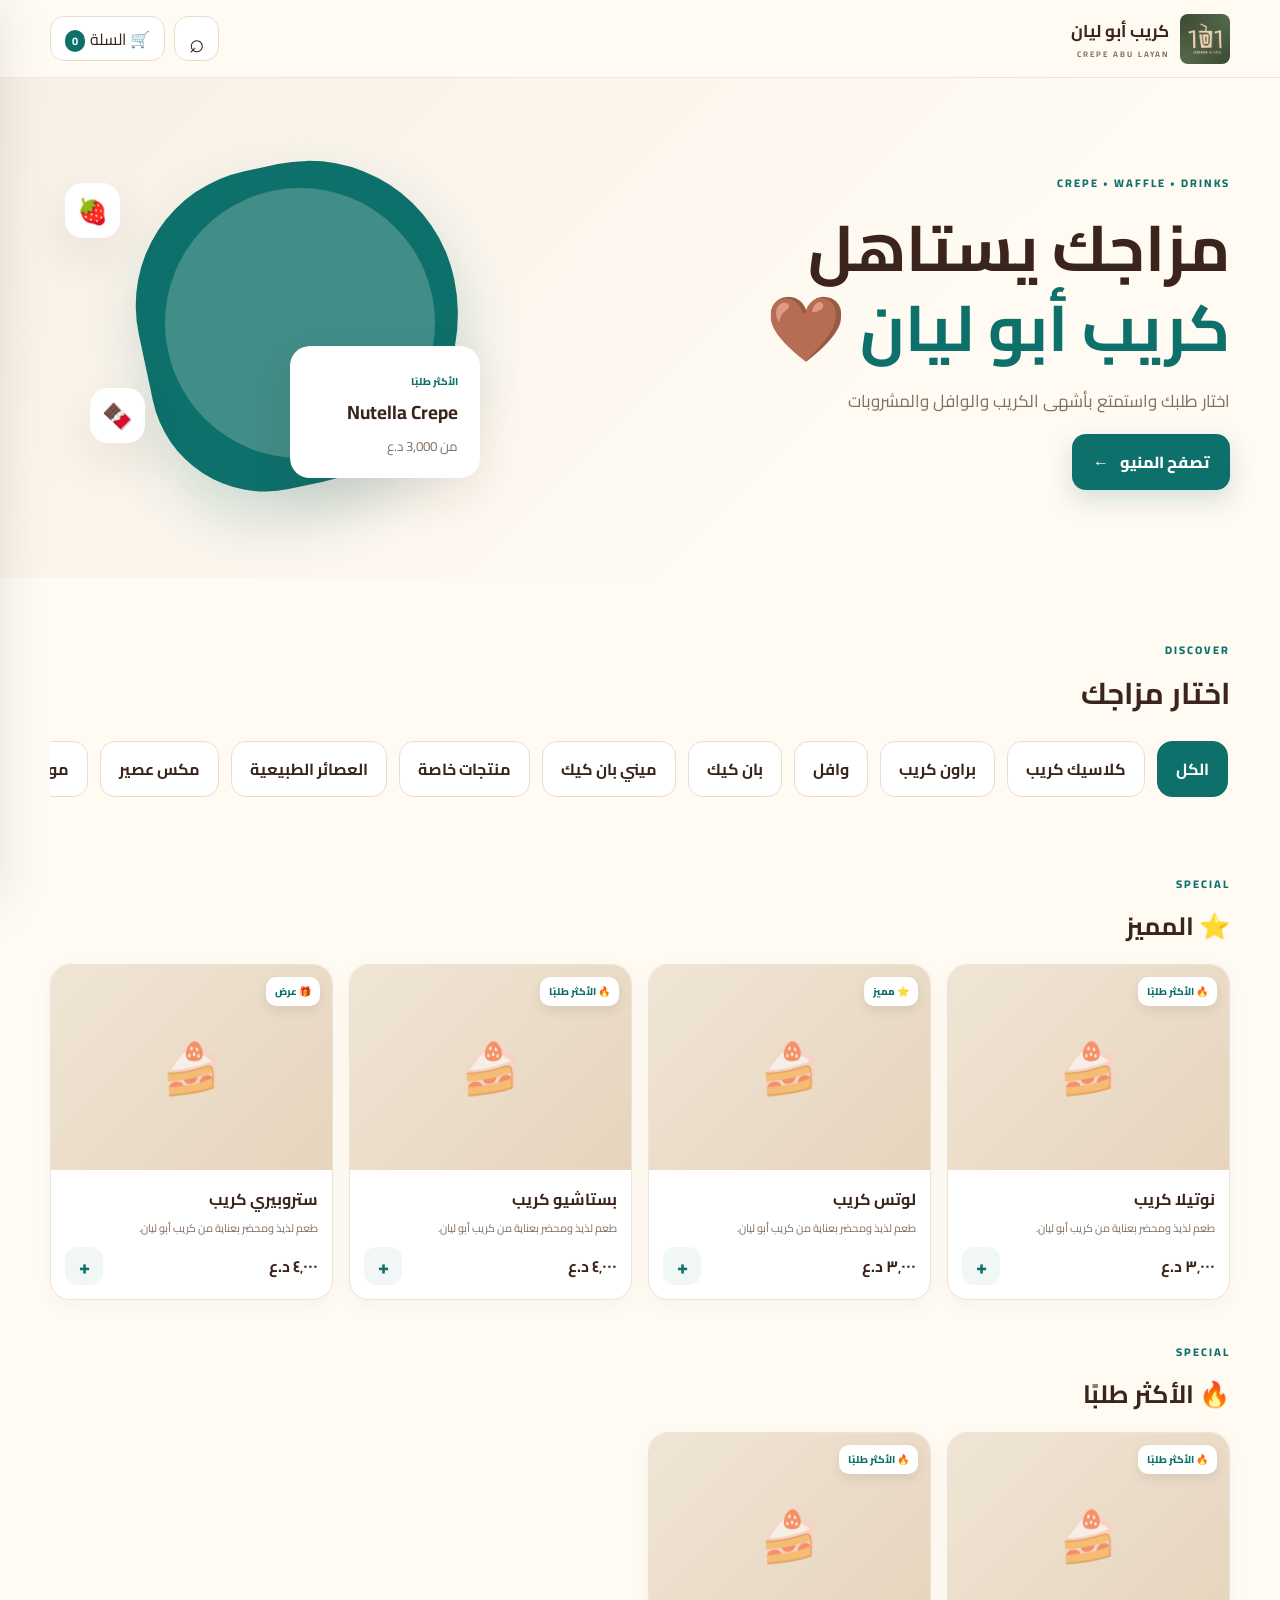
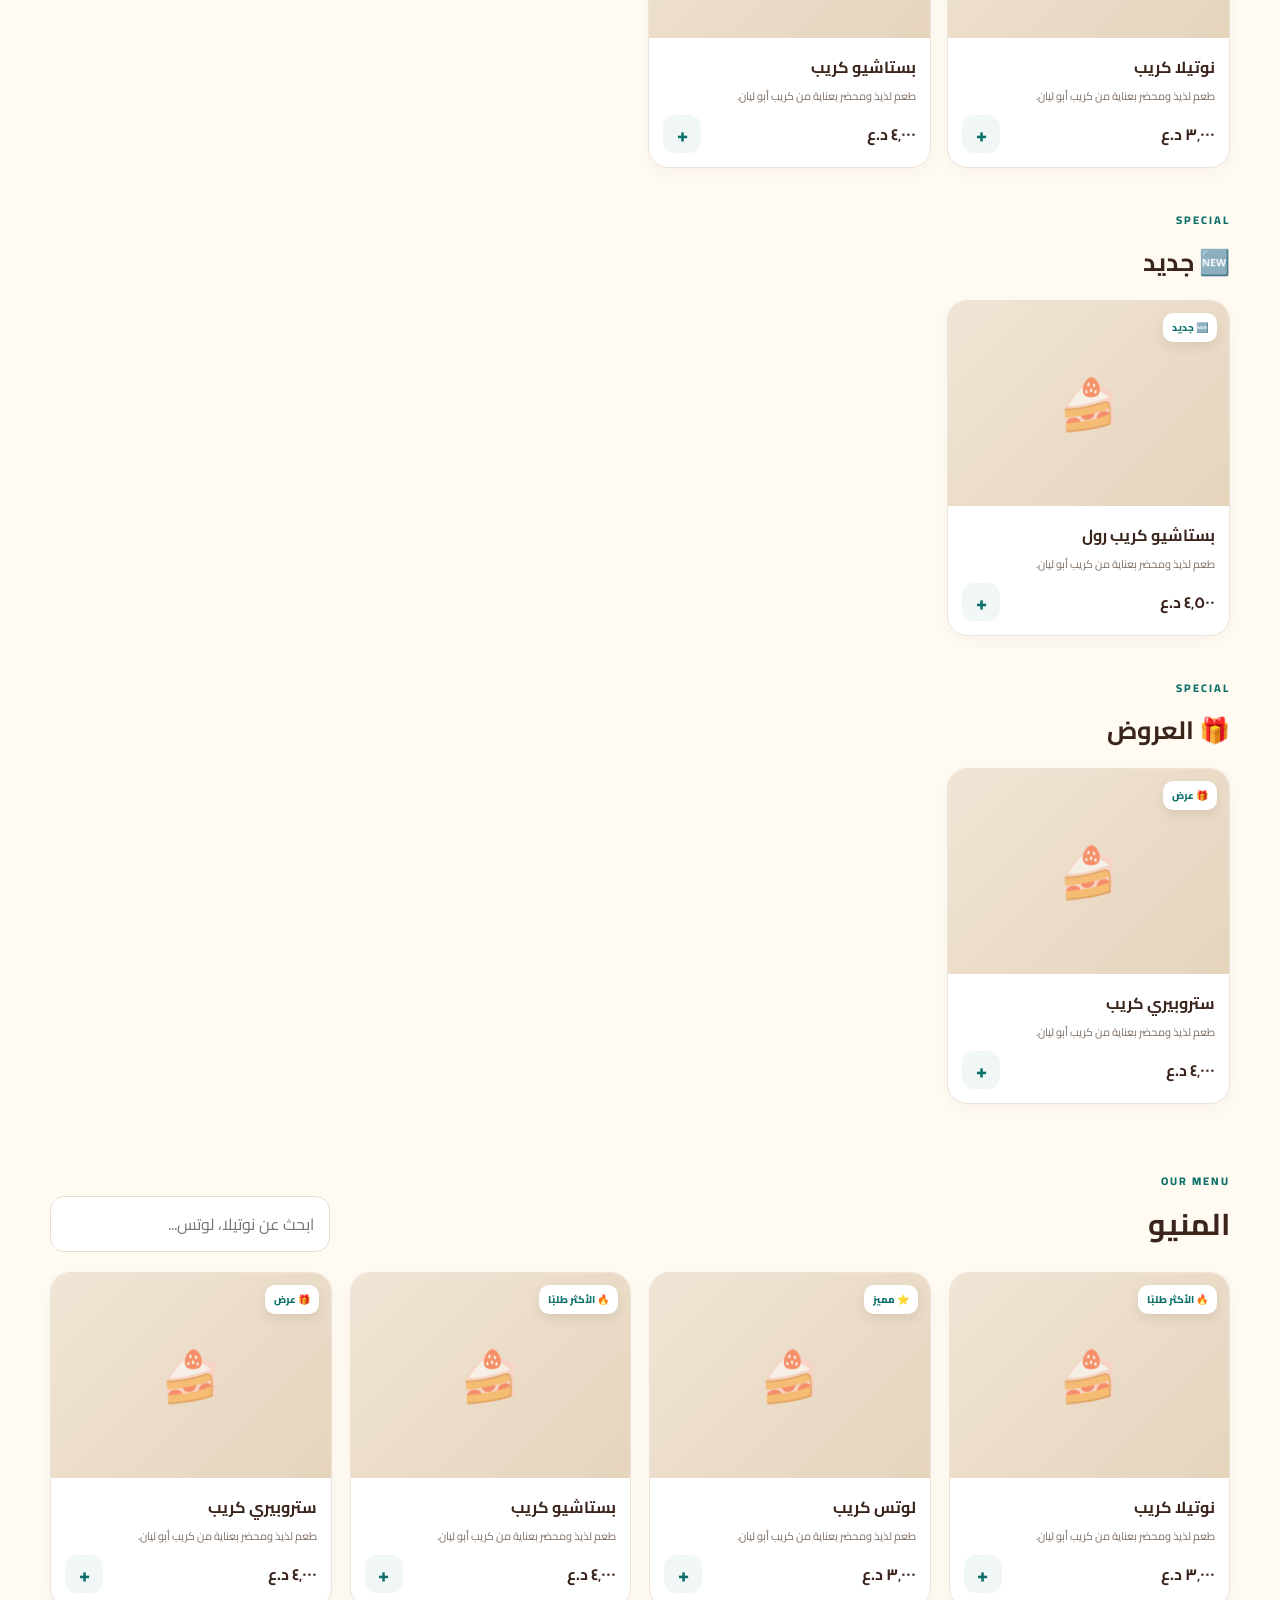
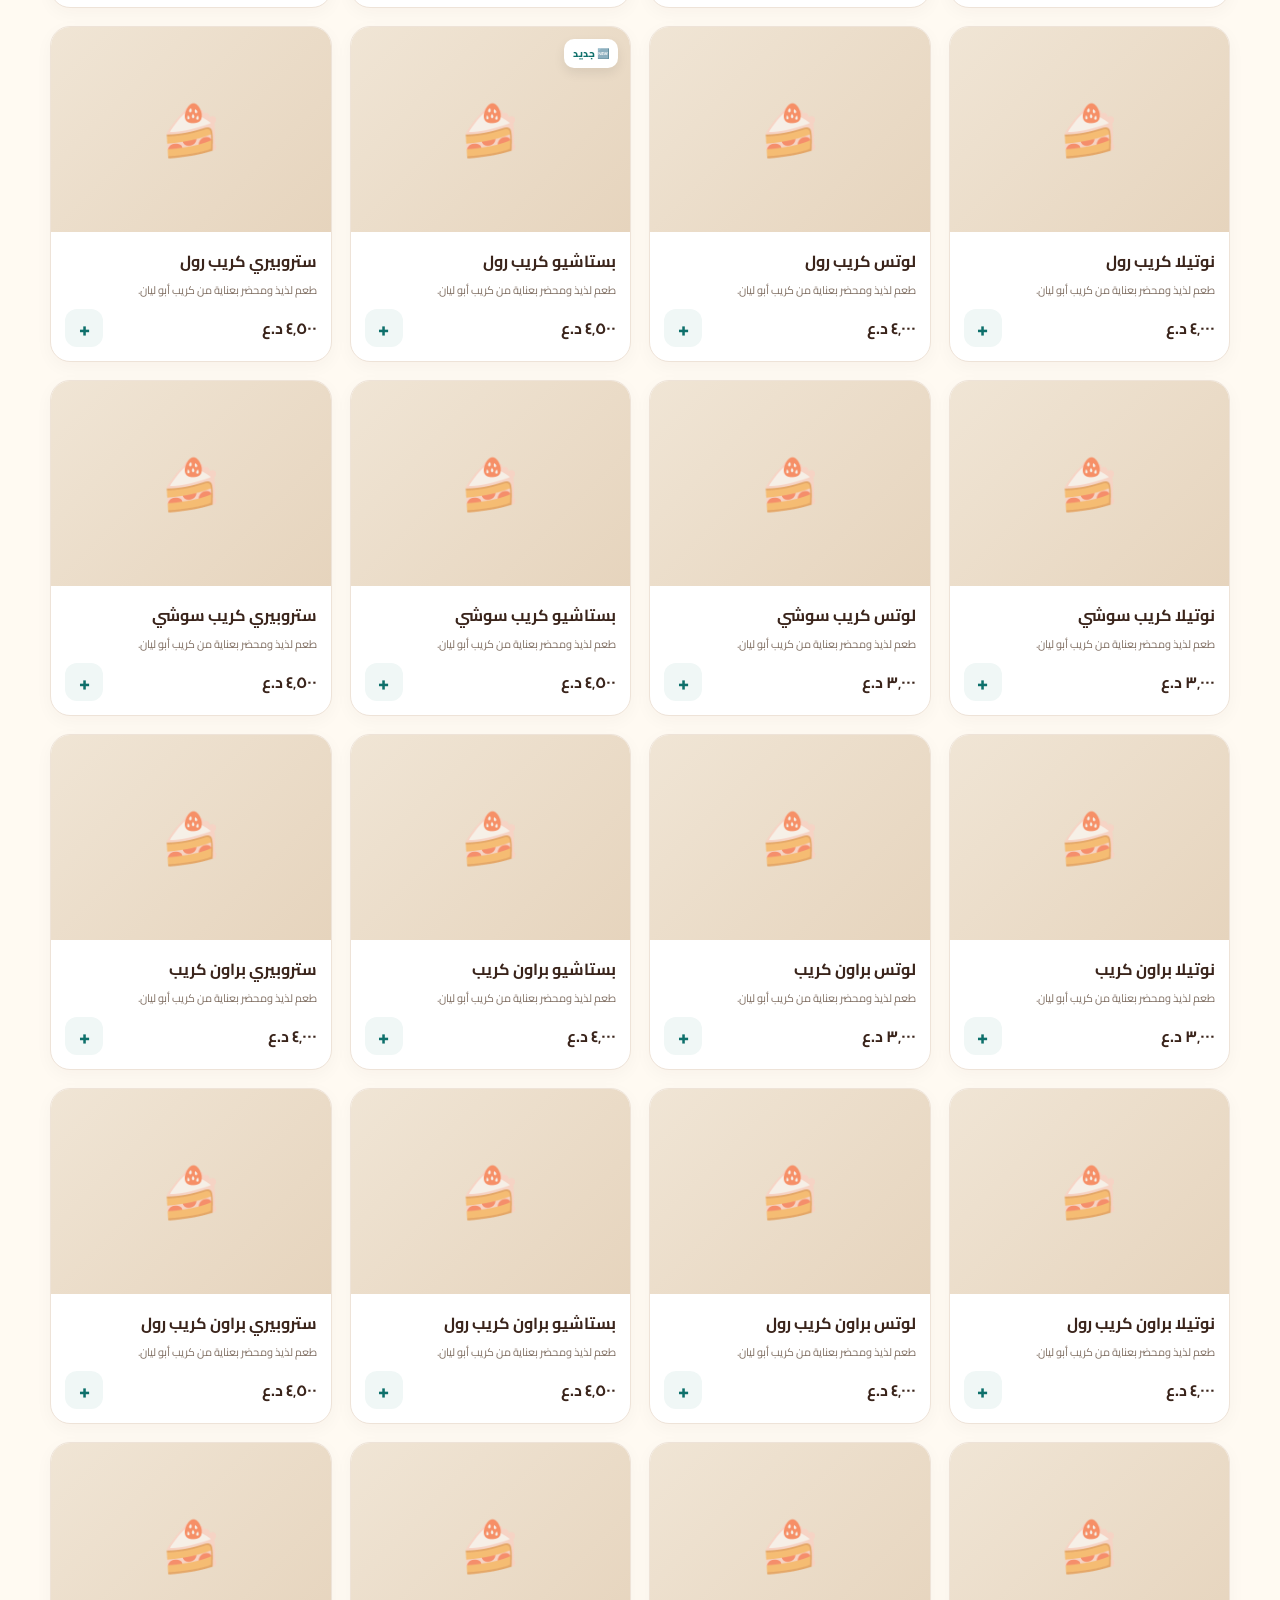
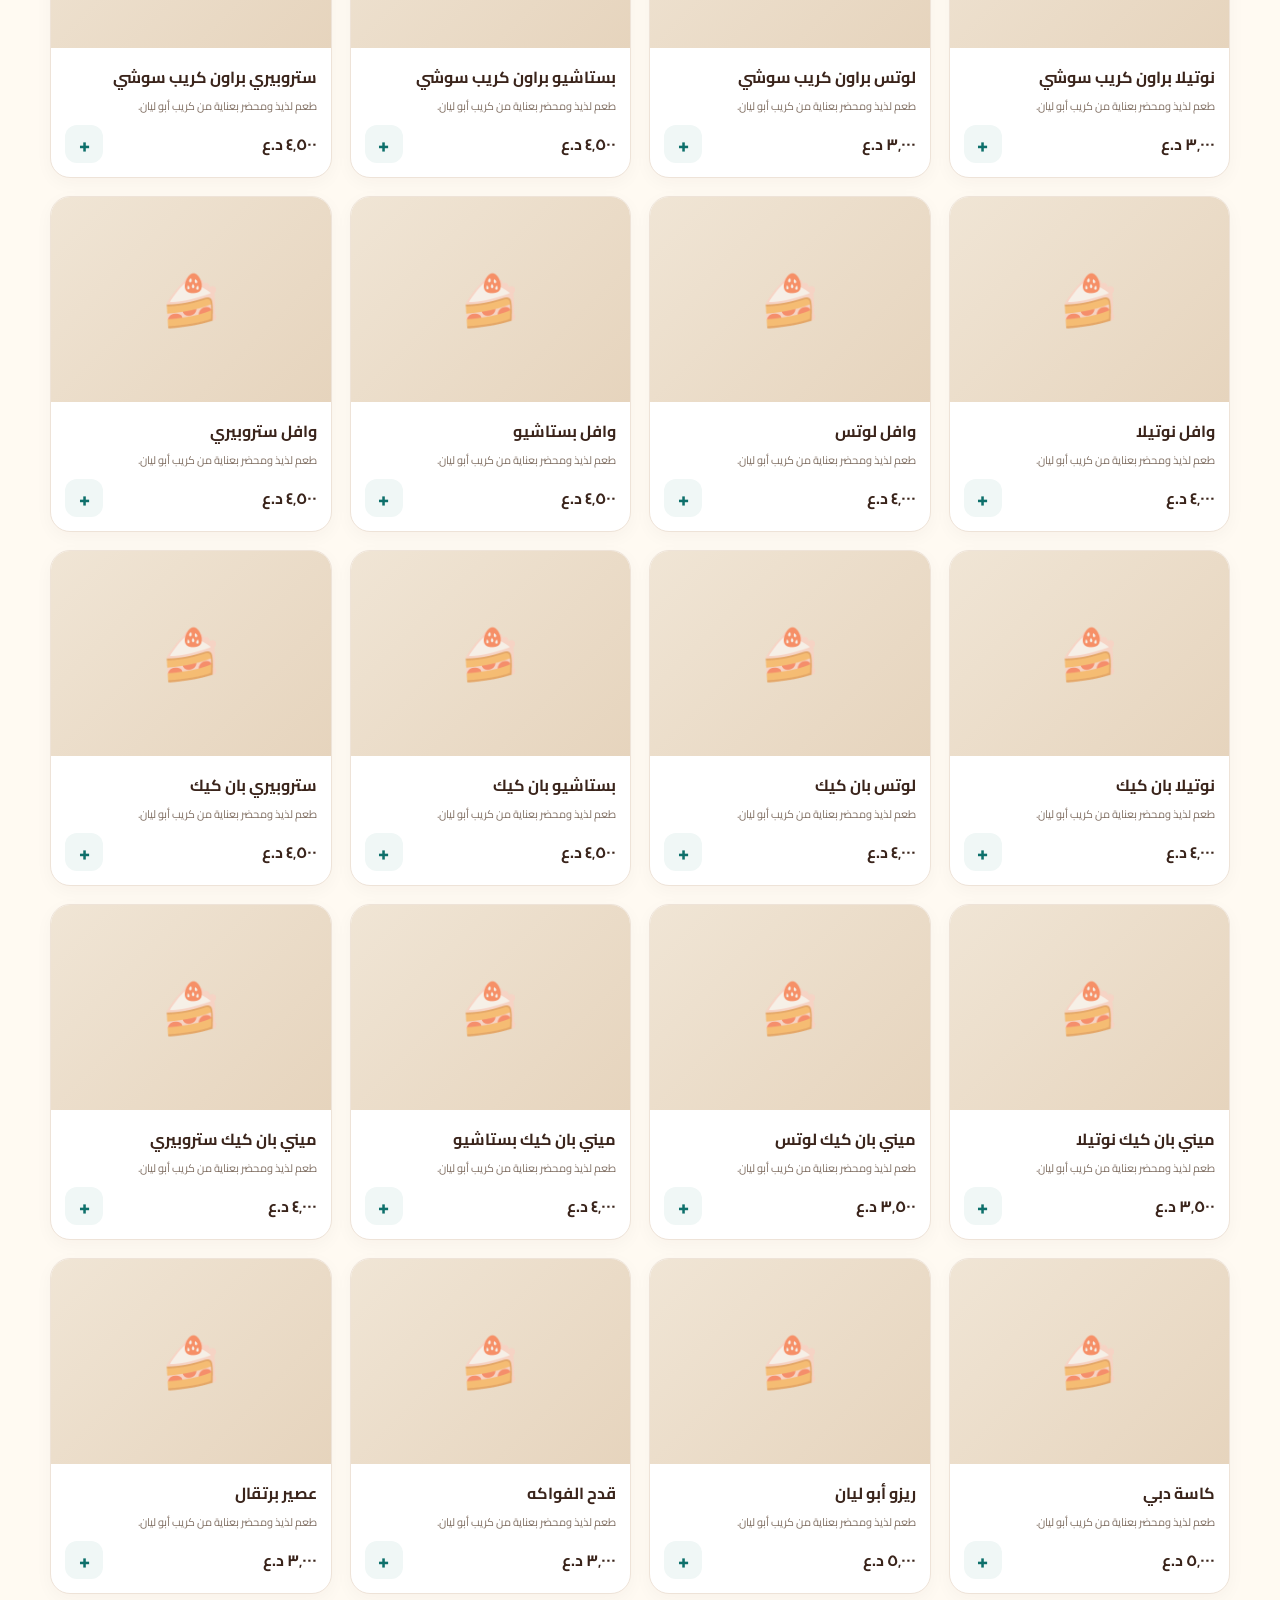
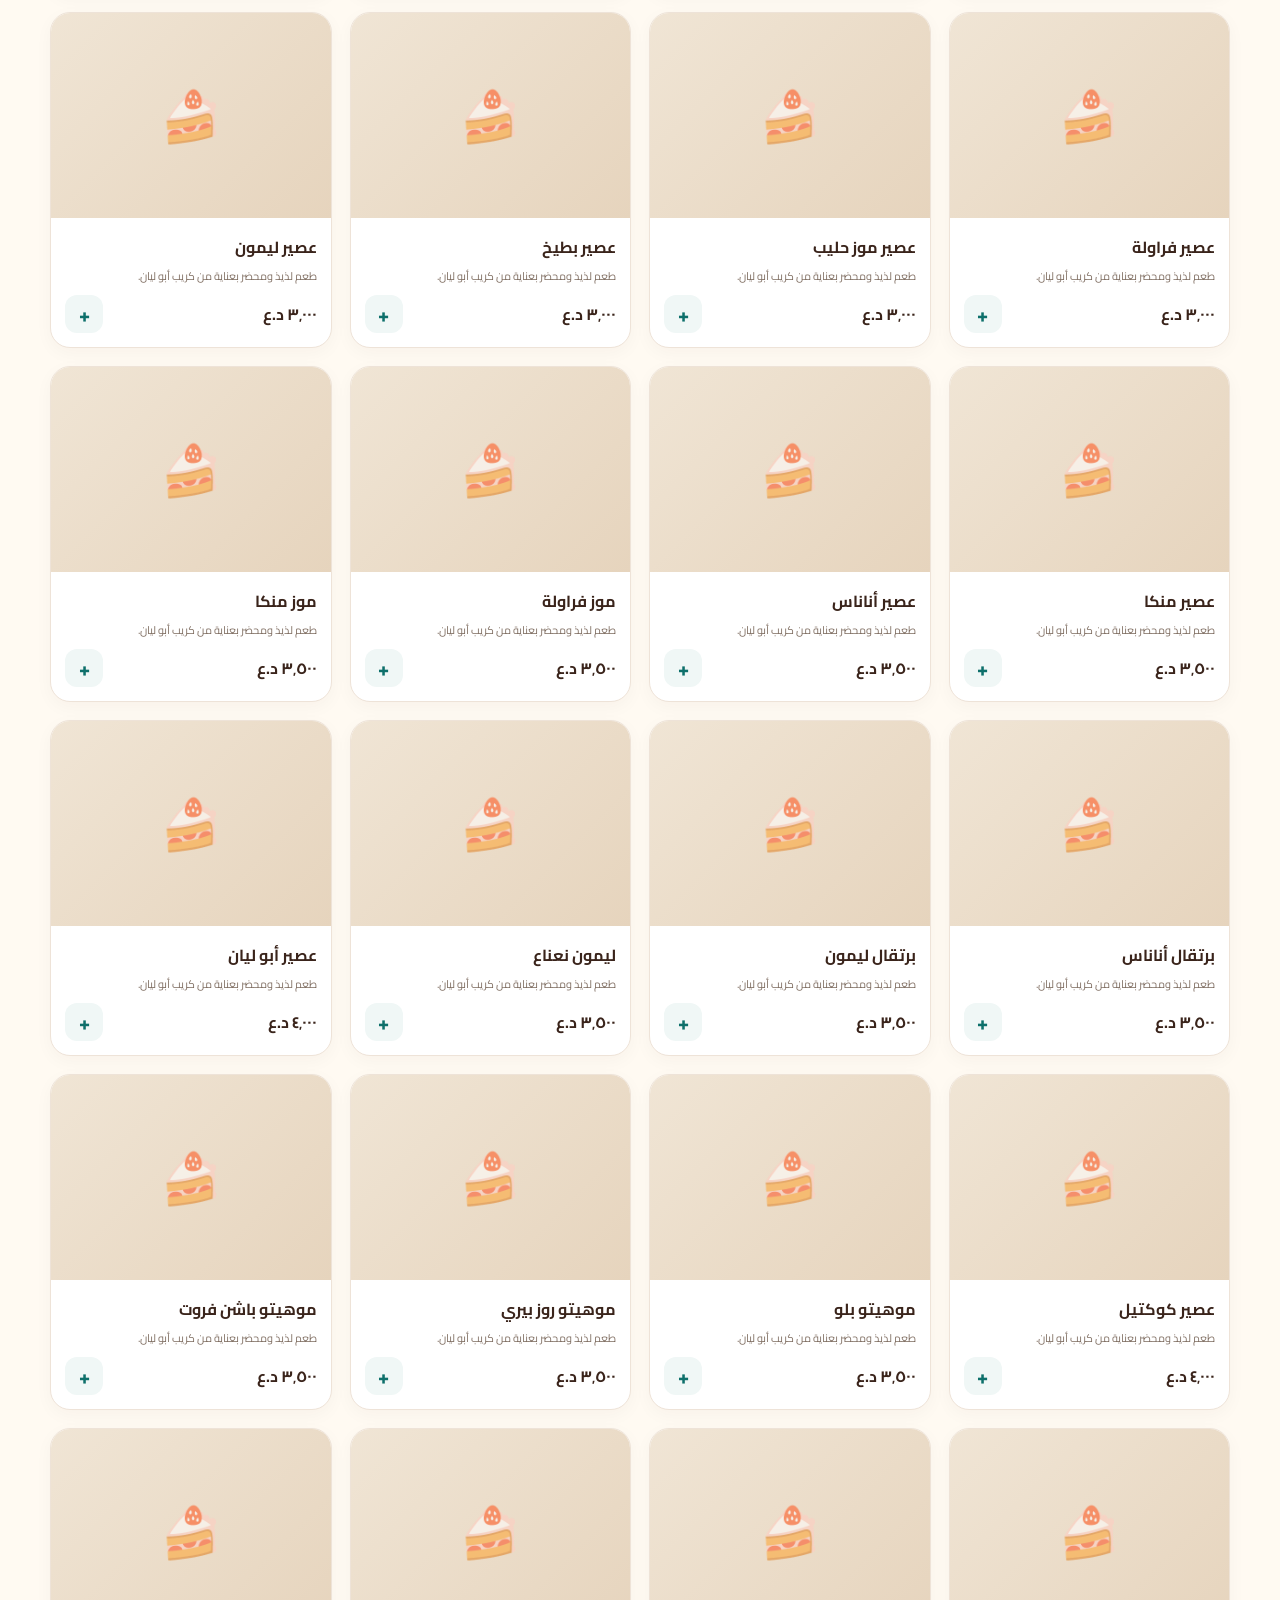
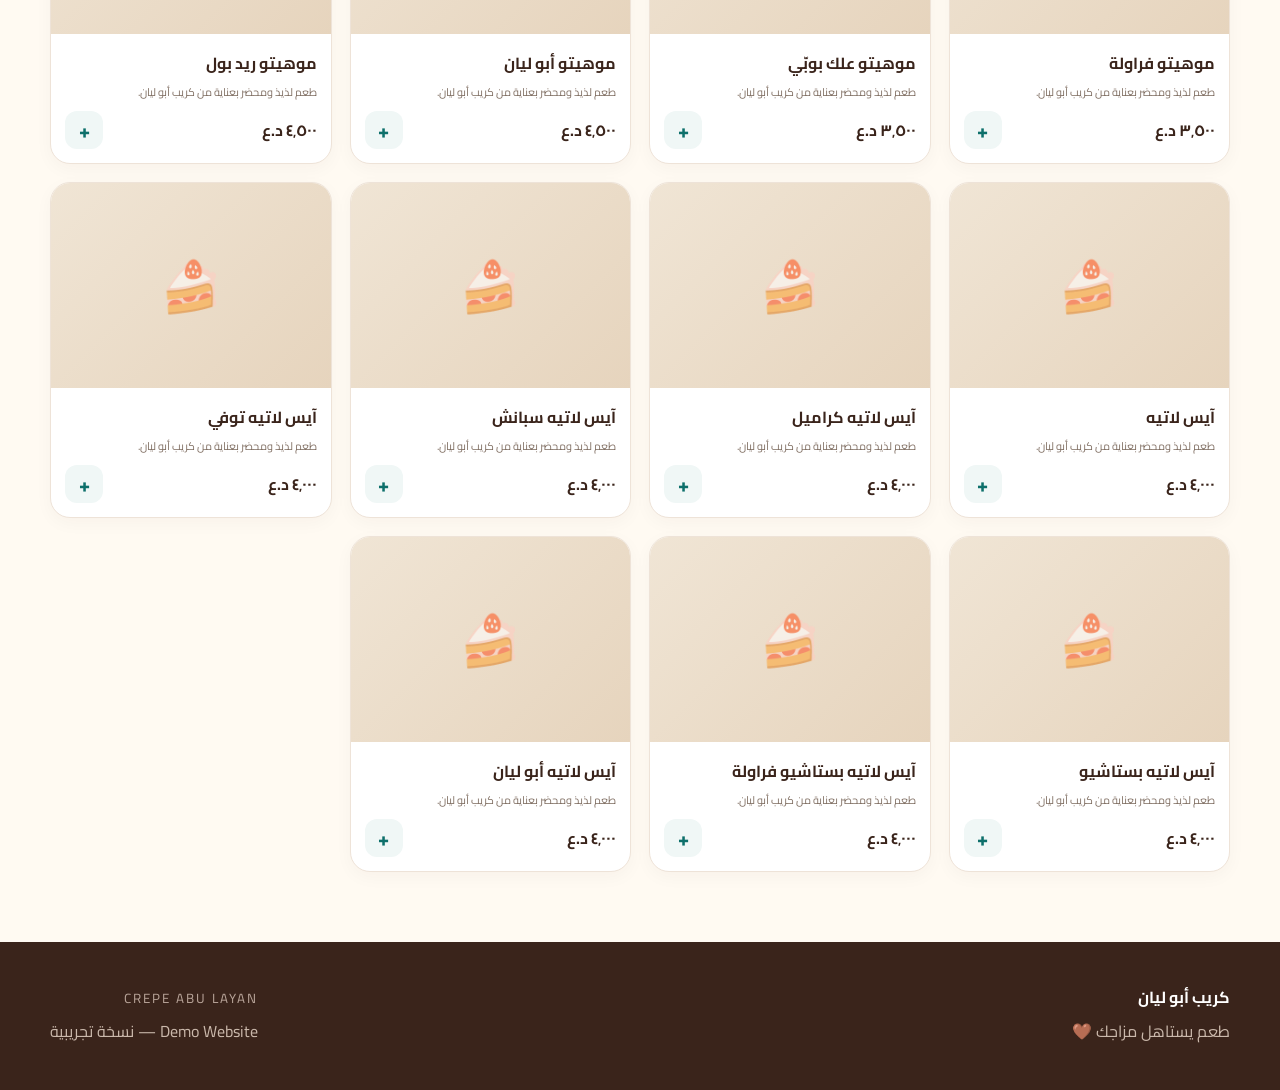
==== index.html @ 7aad7af8 "Change title from 'كريب أبو ليان' to '101 COFFE'" ====
<!doctype html>
<html lang="ar" dir="rtl">
<head>
  <meta charset="UTF-8">
  <meta name="viewport" content="width=device-width, initial-scale=1.0">
  <meta name="theme-color" content="#0f6f6b">
  <title>101 COFFE </title>
  <link rel="stylesheet" href="style.css">
</head>
<body>
<header class="site-header">
    <a class="brand" href="#home">
      <!-- الشعار -->
      <img src="logo.jpg" alt="شعار كريب أبو ليان" style="height: 50px; width: auto; border-radius: 8px;">
      <span><strong>كريب أبو ليان</strong><small>CREPE ABU LAYAN</small></span>
    </a>
    <div class="header-actions">
      <button class="icon-btn" id="searchBtn" aria-label="البحث">⌕</button>
      <button class="cart-btn" id="cartBtn">🛒 <span>السلة</span><b id="cartCount">0</b></button>
    </div>
  </header>

  <main id="home">
    <section class="hero">
      <div class="hero-copy">
        <span class="eyebrow">CREPE • WAFFLE • DRINKS</span>
        <h1>مزاجك يستاهل<br><em>كريب أبو ليان</em> 🤎</h1>
        <p>اختار طلبك واستمتع بأشهى الكريب والوافل والمشروبات</p>
        <button class="primary-btn" id="menuBtn">تصفح المنيو <span>←</span></button>
      </div>
      <div class="hero-art">
        <div class="hero-blob"></div>
        <div class="hero-card"><span>الأكثر طلبًا</span><strong>Nutella Crepe</strong><small>من 3,000 د.ع</small></div>
        <div class="floating-dot dot-one">🍓</div>
        <div class="floating-dot dot-two">🍫</div>
      </div>
    </section>

    <section class="quick-section container">
      <div class="section-heading">
        <div><span class="eyebrow">DISCOVER</span><h2>اختار مزاجك</h2></div>
      </div>
      <div class="category-scroller" id="categoryNav"></div>
    </section>

    <section class="featured-area container" id="featuredArea"></section>
    <section class="catalog container" id="catalog">
      <div class="catalog-head">
        <div><span class="eyebrow">OUR MENU</span><h2>المنيو</h2></div>
        <div class="search-wrap" id="searchWrap"><input id="searchInput" type="search" placeholder="ابحث عن نوتيلا، لوتس..." autocomplete="off"></div>
      </div>
      <div id="productsGrid" class="products-grid"></div>
    </section>
  </main>

  <footer class="site-footer">
    <div><strong>كريب أبو ليان</strong><p>طعم يستاهل مزاجك 🤎</p></div>
    <div><small>CREPE ABU LAYAN</small><p>Demo Website — نسخة تجريبية</p></div>
  </footer>

  <div class="modal-backdrop" id="productModal"><div class="modal product-modal"><button class="close-btn" data-close>×</button><div id="productDetail"></div></div></div>
  <aside class="cart-drawer" id="cartDrawer">
    <div class="drawer-head"><div><span class="eyebrow">YOUR ORDER</span><h2>سلتك</h2></div><button class="close-btn" id="closeCart">×</button></div>
    <div class="cart-items" id="cartItems"></div>
    <div class="cart-footer">
      <div class="total-line"><span>المجموع</span><strong id="cartTotal">0 د.ع</strong></div>
      <button class="primary-btn full" id="checkoutBtn">إتمام الطلب</button>
    </div>
  </aside>
  <div class="drawer-backdrop" id="drawerBackdrop"></div>

  <div class="modal-backdrop" id="checkoutModal"><div class="modal checkout-modal"><button class="close-btn" data-close>×</button>
    <div class="modal-title"><span class="eyebrow">CHECKOUT</span><h2>معلومات الطلب</h2><p>Demo فقط — لا يوجد دفع إلكتروني.</p></div>
    <form id="checkoutForm">
      <div class="form-grid">
        <label>الاسم<input name="name" required placeholder="محمد"></label>
        <label>رقم الهاتف<input name="phone" required placeholder="07XXXXXXXXX"></label>
      </div>
      <label>نوع الطلب</label>
      <div class="order-types"><label><input type="radio" name="type" value="pickup" checked> استلام من المحل</label><label><input type="radio" name="type" value="delivery"> توصيل</label></div>
      <div id="deliveryFields" class="delivery-fields hidden">
        <label>المنطقة<select name="area" id="areaSelect"></select></label>
        <div class="form-grid"><label>العنوان<input name="address" placeholder="الشارع، رقم الدار..."></label><label>أقرب نقطة دالة<input name="landmark" placeholder="قرب..."></label></div>
        <label>ملاحظات<textarea name="notes" rows="3" placeholder="أي ملاحظات على الطلب"></textarea></label>
      </div>
      <div class="checkout-summary" id="checkoutSummary"></div>
      <button class="whatsapp-btn full" type="submit">إرسال الطلب عبر واتساب 📱</button>
    </form>
  </div></div>

  <script src="script.js"></script>
</body>
</html>
---- style.css ----
@import url('https://fonts.googleapis.com/css2?family=Cairo:wght@400;500;600;700;800&display=swap');
:root{--cream:#f7f1e7;--cream2:#fffaf2;--teal:#0e706b;--teal2:#0a5d59;--brown:#3a241b;--muted:#806f63;--white:#fff;--line:#e9ddd0;--shadow:0 18px 50px rgba(58,36,27,.09);--radius:24px}
*{box-sizing:border-box}html{scroll-behavior:smooth}body{margin:0;background:var(--cream2);color:var(--brown);font-family:Cairo,Arial,sans-serif}button,input,select,textarea{font:inherit}button{cursor:pointer;border:0}a{text-decoration:none;color:inherit}
.container{width:min(1180px,calc(100% - 32px));margin:auto}.site-header{height:78px;padding:0 max(20px,calc((100% - 1180px)/2));display:flex;align-items:center;justify-content:space-between;background:rgba(255,250,242,.92);backdrop-filter:blur(14px);position:sticky;top:0;z-index:20;border-bottom:1px solid rgba(233,221,208,.7)}
.brand{display:flex;align-items:center;gap:11px}.brand-mark{width:44px;height:44px;border-radius:15px;background:var(--teal);color:#fff;display:grid;place-items:center;font-weight:800;font-size:15px;box-shadow:0 8px 18px rgba(14,112,107,.2)}.brand strong{display:block;font-size:17px}.brand small{display:block;color:var(--muted);font-size:8px;letter-spacing:2px;font-weight:700}.header-actions{display:flex;gap:9px;align-items:center}.icon-btn,.cart-btn{height:45px;border:1px solid var(--line);background:#fff;border-radius:14px;color:var(--brown)}.icon-btn{width:45px;font-size:26px}.cart-btn{padding:0 14px;position:relative}.cart-btn b{background:var(--teal);color:#fff;border-radius:99px;padding:1px 7px;font-size:11px;margin-right:5px}
.hero{min-height:500px;background:linear-gradient(135deg,#f7f0e6 0%,#fffaf2 65%);display:flex;align-items:center;justify-content:space-between;padding:65px max(22px,calc((100% - 1180px)/2));overflow:hidden}.hero-copy{max-width:590px}.eyebrow{font-size:11px;letter-spacing:2px;color:var(--teal);font-weight:800}.hero h1{font-size:clamp(38px,5vw,64px);line-height:1.25;margin:12px 0;color:var(--brown)}.hero h1 em{font-style:normal;color:var(--teal)}.hero p{color:var(--muted);font-size:17px;max-width:500px}.primary-btn{background:var(--teal);color:#fff;padding:13px 21px;border-radius:14px;font-weight:800;box-shadow:0 10px 24px rgba(14,112,107,.18);transition:.2s}.primary-btn:hover{transform:translateY(-2px);background:var(--teal2)}.primary-btn span{margin-right:8px}.full{width:100%}.hero-art{width:430px;height:350px;position:relative}.hero-blob{position:absolute;width:320px;height:320px;background:var(--teal);border-radius:48% 52% 60% 40%;right:20px;top:10px;transform:rotate(-12deg);box-shadow:0 30px 60px rgba(14,112,107,.2)}.hero-blob:after{content:"";position:absolute;inset:25px;background:var(--cream);border-radius:50%;opacity:.22}.hero-card{position:absolute;background:#fff;padding:18px 22px;border-radius:20px;box-shadow:var(--shadow);bottom:25px;right:0;min-width:190px}.hero-card span{font-size:10px;color:var(--teal);font-weight:800}.hero-card strong{display:block;font-size:19px}.hero-card small{color:var(--muted)}.floating-dot{position:absolute;width:55px;height:55px;border-radius:18px;background:#fff;display:grid;place-items:center;box-shadow:var(--shadow);font-size:25px}.dot-one{top:30px;left:15px}.dot-two{bottom:60px;left:40px}
.quick-section{padding:55px 0 25px}.section-heading h2,.catalog-head h2{margin:2px 0 0;font-size:30px}.category-scroller{display:flex;gap:12px;overflow:auto;padding:20px 2px 10px;scrollbar-width:none}.category-scroller::-webkit-scrollbar{display:none}.category-btn{white-space:nowrap;background:#fff;border:1px solid var(--line);padding:12px 18px;border-radius:15px;color:var(--brown);font-weight:700}.category-btn.active{background:var(--teal);color:#fff;border-color:var(--teal)}
.featured-area{display:grid;gap:35px;padding:35px 0}.feature-section h2{font-size:25px;margin:5px 0 15px}.feature-products{display:grid;grid-template-columns:repeat(4,1fr);gap:16px}.catalog{padding:25px 0 70px}.catalog-head{display:flex;align-items:end;justify-content:space-between;margin-bottom:20px}.search-wrap input,.mini-search{border:1px solid var(--line);background:#fff;border-radius:14px;padding:12px 15px;outline:0}.search-wrap input{width:280px}.products-grid{display:grid;grid-template-columns:repeat(4,1fr);gap:18px}
.product-card{background:#fff;border:1px solid #eee3d8;border-radius:20px;overflow:hidden;box-shadow:0 5px 18px rgba(58,36,27,.035);transition:.2s;position:relative}.product-card:hover{transform:translateY(-4px);box-shadow:var(--shadow)}.product-img{height:205px;background:linear-gradient(135deg,#f0e5d5,#e6d4bd);display:grid;place-items:center;overflow:hidden}.product-img img{width:100%;height:100%;object-fit:cover}.placeholder{font-size:50px;opacity:.55}.badge{position:absolute;top:12px;right:12px;background:#fff;color:var(--teal);border-radius:10px;padding:5px 9px;font-size:10px;font-weight:800;box-shadow:0 5px 12px rgba(0,0,0,.08)}.product-info{padding:14px}.product-info h3{font-size:16px;margin:0 0 4px}.product-info p{font-size:11px;color:var(--muted);min-height:20px;margin:0 0 9px}.price-row{display:flex;align-items:center;justify-content:space-between;gap:8px}.price strong{font-size:16px}.old-price{text-decoration:line-through;color:#a69487;font-size:11px;margin-left:4px}.add-btn{background:#f0f7f6;color:var(--teal);width:38px;height:38px;border-radius:12px;font-size:20px;font-weight:800}
.site-footer{padding:40px max(20px,calc((100% - 1180px)/2));background:var(--brown);color:#fff;display:flex;justify-content:space-between}.site-footer p{color:#cbb9ac;margin:4px 0}.site-footer small{color:#b9a59a;letter-spacing:2px}
.modal-backdrop,.drawer-backdrop{position:fixed;inset:0;background:rgba(31,20,15,.52);backdrop-filter:blur(4px);z-index:50;display:none;align-items:center;justify-content:center;padding:18px}.modal-backdrop.open,.drawer-backdrop.open{display:flex}.modal{background:#fffaf5;border-radius:26px;width:min(600px,100%);max-height:90vh;overflow:auto;position:relative;padding:28px}.close-btn{width:38px;height:38px;border-radius:12px;background:#f3e9dd;color:var(--brown);font-size:25px}.modal>.close-btn{position:absolute;top:15px;left:15px;z-index:2}.product-detail{display:grid;grid-template-columns:1fr 1fr;gap:24px}.detail-img{height:330px;border-radius:20px;overflow:hidden;background:#eadcc9;display:grid;place-items:center}.detail-img img{width:100%;height:100%;object-fit:cover}.product-detail h2{font-size:28px;margin:15px 0 7px}.product-detail p{color:var(--muted)}.qty{display:flex;align-items:center;gap:15px;margin:22px 0}.qty button{width:38px;height:38px;border-radius:12px;background:#efe5da}.drawer-backdrop{z-index:39;background:rgba(31,20,15,.35)}.cart-drawer{position:fixed;z-index:40;top:0;bottom:0;left:0;width:min(430px,100%);background:#fffaf5;transform:translateX(-105%);transition:.3s;display:flex;flex-direction:column;box-shadow:20px 0 50px rgba(0,0,0,.1)}.cart-drawer.open{transform:translateX(0)}.drawer-head{padding:22px;border-bottom:1px solid var(--line);display:flex;justify-content:space-between;align-items:center}.drawer-head h2{margin:2px 0}.cart-items{padding:16px;overflow:auto;flex:1}.cart-row{display:grid;grid-template-columns:58px 1fr auto;gap:11px;align-items:center;background:#fff;border:1px solid var(--line);padding:9px;border-radius:15px;margin-bottom:10px}.cart-thumb{width:58px;height:58px;border-radius:11px;overflow:hidden;background:#eadcc9}.cart-thumb img{width:100%;height:100%;object-fit:cover}.cart-row h4{margin:0;font-size:13px}.cart-row small{color:var(--muted)}.mini-qty{display:flex;align-items:center;gap:7px;margin-top:5px}.mini-qty button{width:24px;height:24px;border-radius:8px;background:#f0e7dd}.delete-btn{background:none;color:#a25a4c;font-size:18px}.cart-footer{padding:18px;border-top:1px solid var(--line)}.total-line{display:flex;justify-content:space-between;font-size:17px;margin-bottom:13px}.empty-state{text-align:center;padding:70px 20px;color:var(--muted)}
.checkout-modal{width:min(650px,100%)}.modal-title{padding-bottom:12px}.modal-title h2{margin:5px 0}.modal-title p,.muted{color:var(--muted);font-size:13px}label{font-size:13px;font-weight:700;display:block}label input,label select,label textarea{display:block;width:100%;margin-top:7px;border:1px solid var(--line);background:#fff;padding:12px;border-radius:12px;outline:none}label input:focus,label select:focus,label textarea:focus{border-color:var(--teal)}.form-grid{display:grid;grid-template-columns:1fr 1fr;gap:12px;margin-bottom:13px}.form-grid.three{grid-template-columns:repeat(3,1fr)}.order-types{display:flex;gap:10px;margin:9px 0 15px}.order-types label,.checks label{padding:10px 12px;border:1px solid var(--line);border-radius:12px;background:#fff}.order-types input,.checks input{margin-left:5px}.hidden{display:none!important}.checkout-summary{background:#f5ede4;border-radius:15px;padding:13px;margin:15px 0;font-size:13px}.summary-line{display:flex;justify-content:space-between;margin:5px 0}.whatsapp-btn{background:#1c9b58;color:#fff;padding:14px;border-radius:14px;font-weight:800}
.admin-body{background:#f6f1e9}.admin-layout{display:grid;grid-template-columns:250px 1fr;min-height:100vh}.admin-sidebar{background:var(--brown);color:#fff;padding:25px 18px;position:sticky;top:0;height:100vh;display:flex;flex-direction:column}.admin-brand{margin-bottom:30px}.admin-brand small{color:#cbb9ac}.admin-sidebar nav{display:grid;gap:6px}.admin-sidebar nav a,.back-site{padding:12px 14px;border-radius:12px;color:#d9cbc1;font-size:13px}.admin-sidebar nav a.active,.admin-sidebar nav a:hover{background:#4b3025;color:#fff}.back-site{margin-top:auto;background:#3f291f}.admin-main{padding:35px;max-width:1400px;width:100%}.admin-top{display:flex;justify-content:space-between;align-items:end;margin-bottom:24px}.admin-top h1{margin:3px 0;font-size:32px}.demo-pill{background:#e4f2ef;color:var(--teal);padding:8px 13px;border-radius:12px;font-size:11px;font-weight:800}.stats-grid{display:grid;grid-template-columns:repeat(4,1fr);gap:14px;margin-bottom:18px}.stat-card,.admin-card{background:#fff;border:1px solid #e8ded4;border-radius:20px;box-shadow:0 5px 18px rgba(58,36,27,.035)}.stat-card{padding:20px}.stat-card span{color:var(--muted);font-size:12px}.stat-card strong{display:block;font-size:30px;margin:5px 0}.stat-card small{color:var(--teal)}.admin-card{padding:23px;margin-bottom:18px}.card-title{display:flex;align-items:center;justify-content:space-between;margin-bottom:15px}.card-title h2{margin:3px 0;font-size:21px}.admin-form{display:grid;gap:10px}.checks{display:flex;flex-wrap:wrap;gap:8px}.checks label{font-size:12px}.form-actions{display:flex;gap:8px}.ghost-btn{background:#f1e8de;padding:12px 18px;border-radius:14px;font-weight:800}.admin-products{display:grid;gap:9px}.admin-product{display:grid;grid-template-columns:58px 1fr auto;gap:12px;align-items:center;border:1px solid var(--line);padding:10px;border-radius:14px}.admin-product img{width:58px;height:58px;object-fit:cover;border-radius:11px;background:#eadcc9}.admin-product h4{margin:0;font-size:14px}.admin-product p{margin:3px 0;color:var(--muted);font-size:11px}.admin-actions{display:flex;gap:5px;flex-wrap:wrap;justify-content:end}.small-btn{padding:8px 10px;border-radius:10px;background:#f2e9df;font-size:11px;font-weight:700}.danger{color:#a0473d}.toggle-list{display:grid;gap:8px}.toggle-row{display:flex;justify-content:space-between;align-items:center;padding:12px 14px;background:#faf5ee;border-radius:14px}.switch{position:relative;width:48px;height:28px}.switch input{display:none}.switch span{position:absolute;inset:0;background:#d6ccc2;border-radius:99px;transition:.2s}.switch span:after{content:"";position:absolute;width:22px;height:22px;top:3px;right:3px;background:#fff;border-radius:50%;transition:.2s;box-shadow:0 2px 5px #0002}.switch input:checked+span{background:var(--teal)}.switch input:checked+span:after{right:23px}.section-order{display:grid;gap:7px}.order-row{display:flex;align-items:center;justify-content:space-between;padding:11px 14px;background:#faf5ee;border-radius:12px}.move-buttons button{width:31px;height:31px;border-radius:9px;background:#fff;border:1px solid var(--line)}.demo-note{text-align:center;color:#89776b;font-size:12px;padding:15px}
@media(max-width:900px){.hero{padding-top:45px}.hero-art{width:340px}.products-grid,.feature-products{grid-template-columns:repeat(3,1fr)}.admin-layout{grid-template-columns:1fr}.admin-sidebar{position:relative;height:auto;padding:15px}.admin-sidebar nav{display:flex;overflow:auto}.admin-sidebar nav a{white-space:nowrap}.back-site{margin-top:10px}.admin-main{padding:20px}.stats-grid{grid-template-columns:repeat(2,1fr)}}
@media(max-width:650px){.site-header{height:68px}.brand-mark{width:39px;height:39px;border-radius:13px}.brand strong{font-size:14px}.brand small{font-size:7px}.cart-btn span{display:none}.hero{min-height:auto;padding:45px 22px 25px;display:block}.hero h1{font-size:39px}.hero p{font-size:14px}.hero-art{height:270px;width:100%;margin-top:15px}.hero-blob{width:245px;height:245px;right:35px}.hero-card{right:10px;bottom:10px}.quick-section{padding-top:35px}.catalog-head{display:block}.search-wrap{margin-top:15px}.search-wrap input{width:100%}.products-grid,.feature-products{grid-template-columns:repeat(2,1fr);gap:11px}.product-img{height:150px}.product-info{padding:11px}.product-info h3{font-size:13px}.product-info p{font-size:10px}.add-btn{width:34px;height:34px}.product-detail{grid-template-columns:1fr}.detail-img{height:240px}.form-grid,.form-grid.three{grid-template-columns:1fr}.site-footer{display:block}.site-footer>div+div{margin-top:20px}.admin-top{display:block}.admin-top .demo-pill{display:inline-block;margin-top:8px}.admin-products .admin-product{grid-template-columns:50px 1fr}.admin-actions{grid-column:1/-1;justify-content:start}.admin-product img{width:50px;height:50px}.checks{display:grid;grid-template-columns:1fr 1fr}.modal{padding:20px}.checkout-modal{padding-top:25px}}
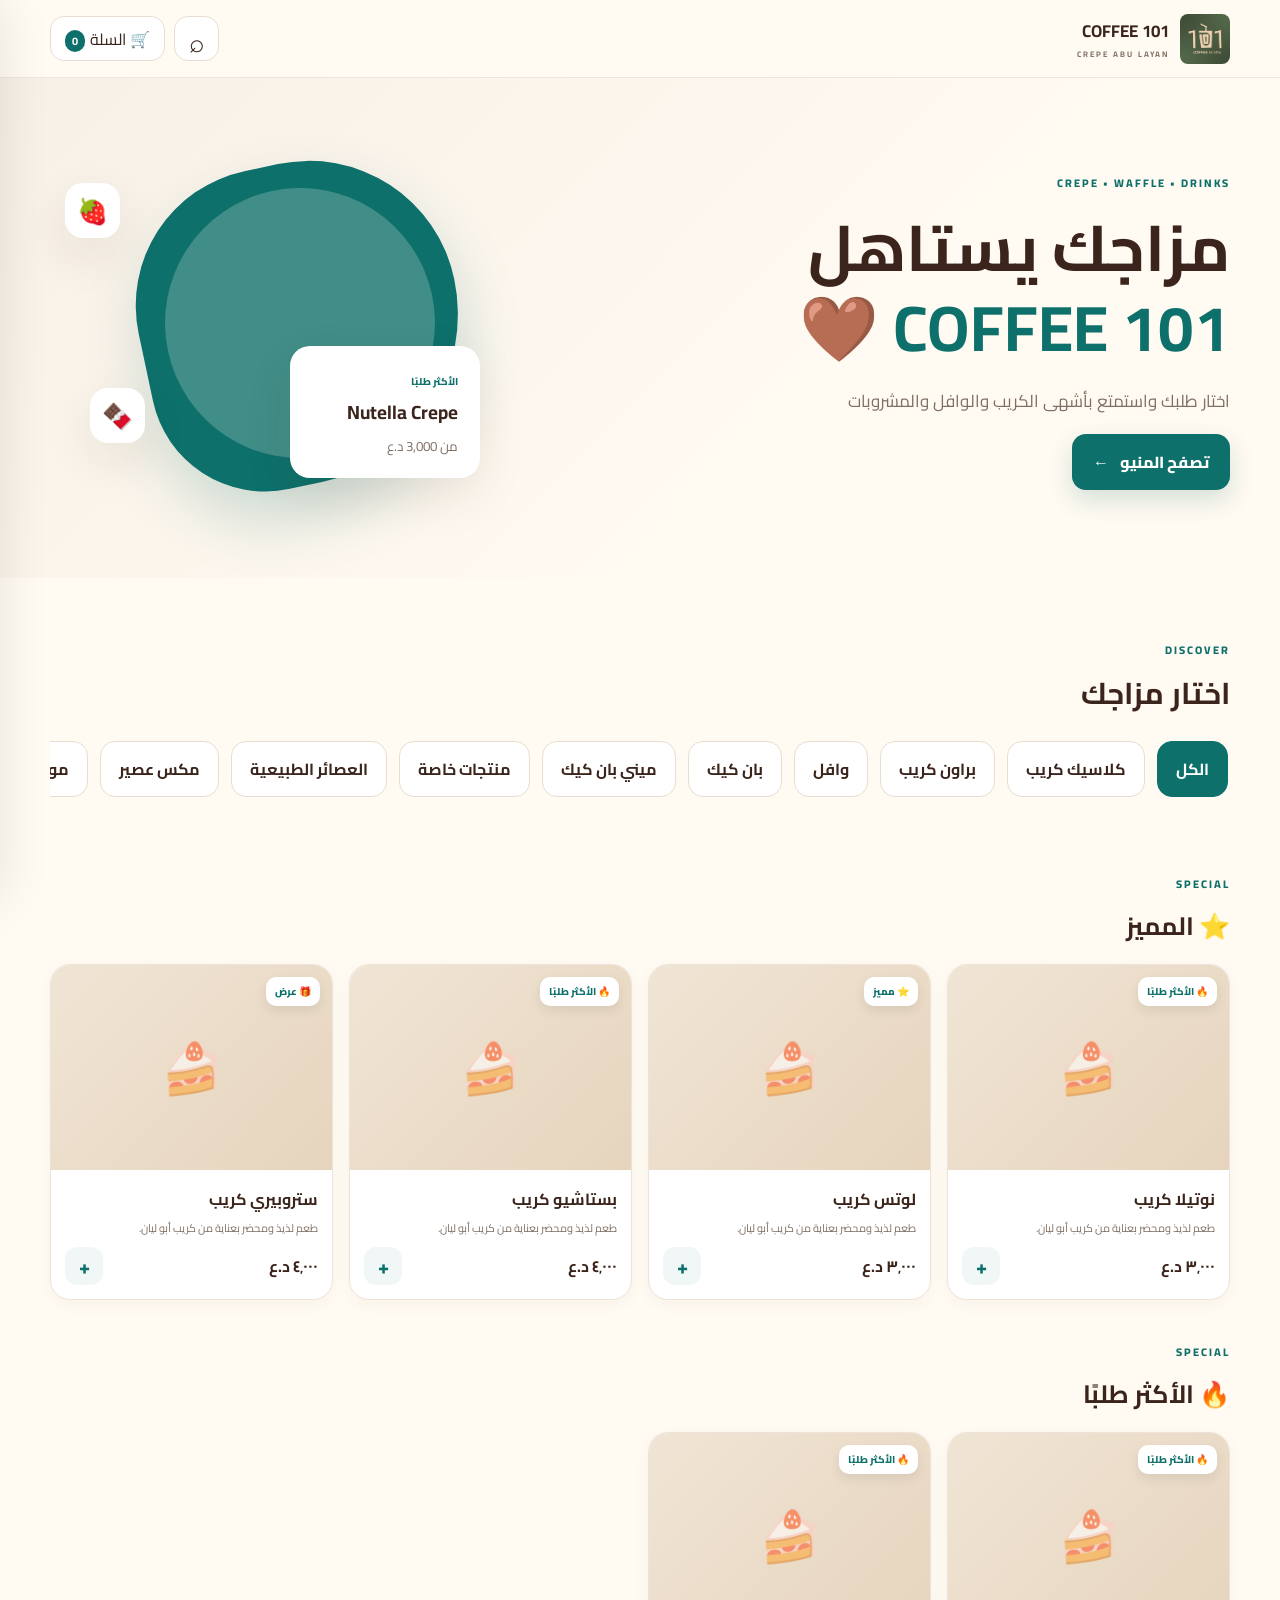
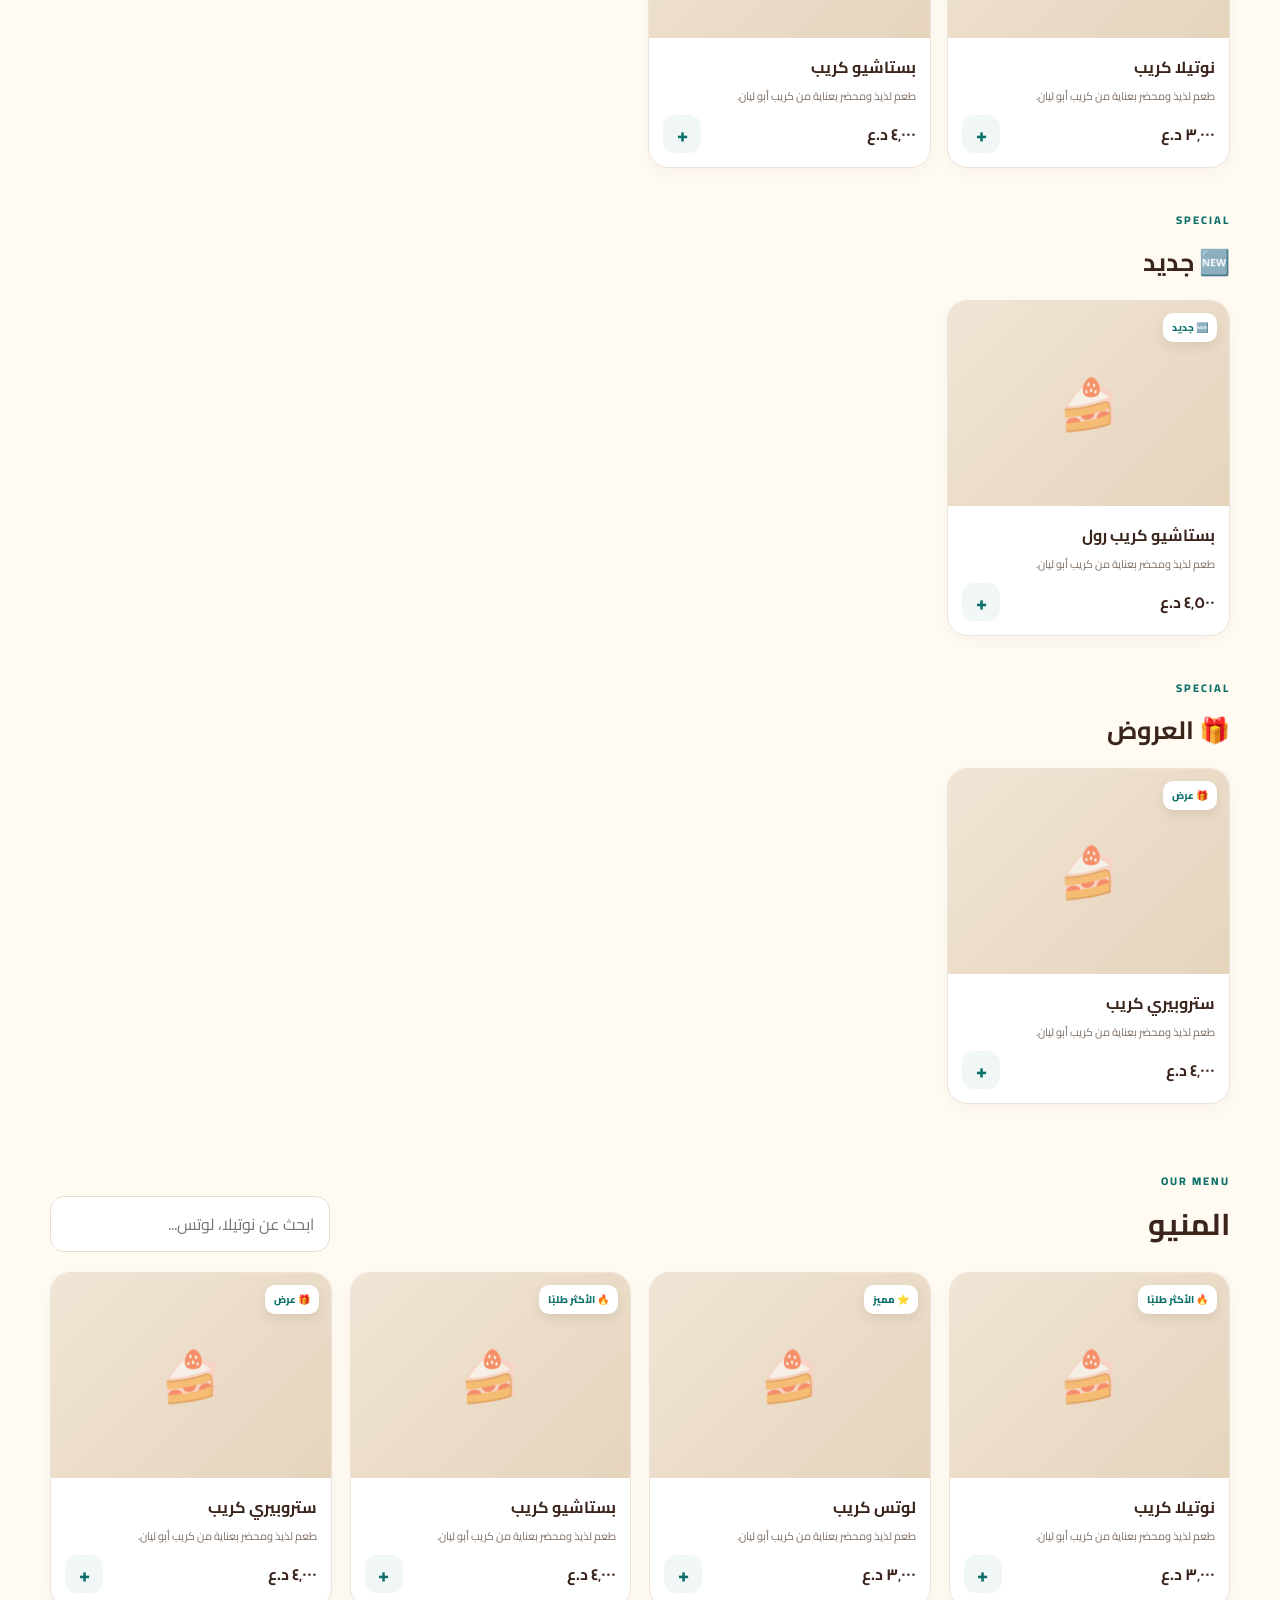
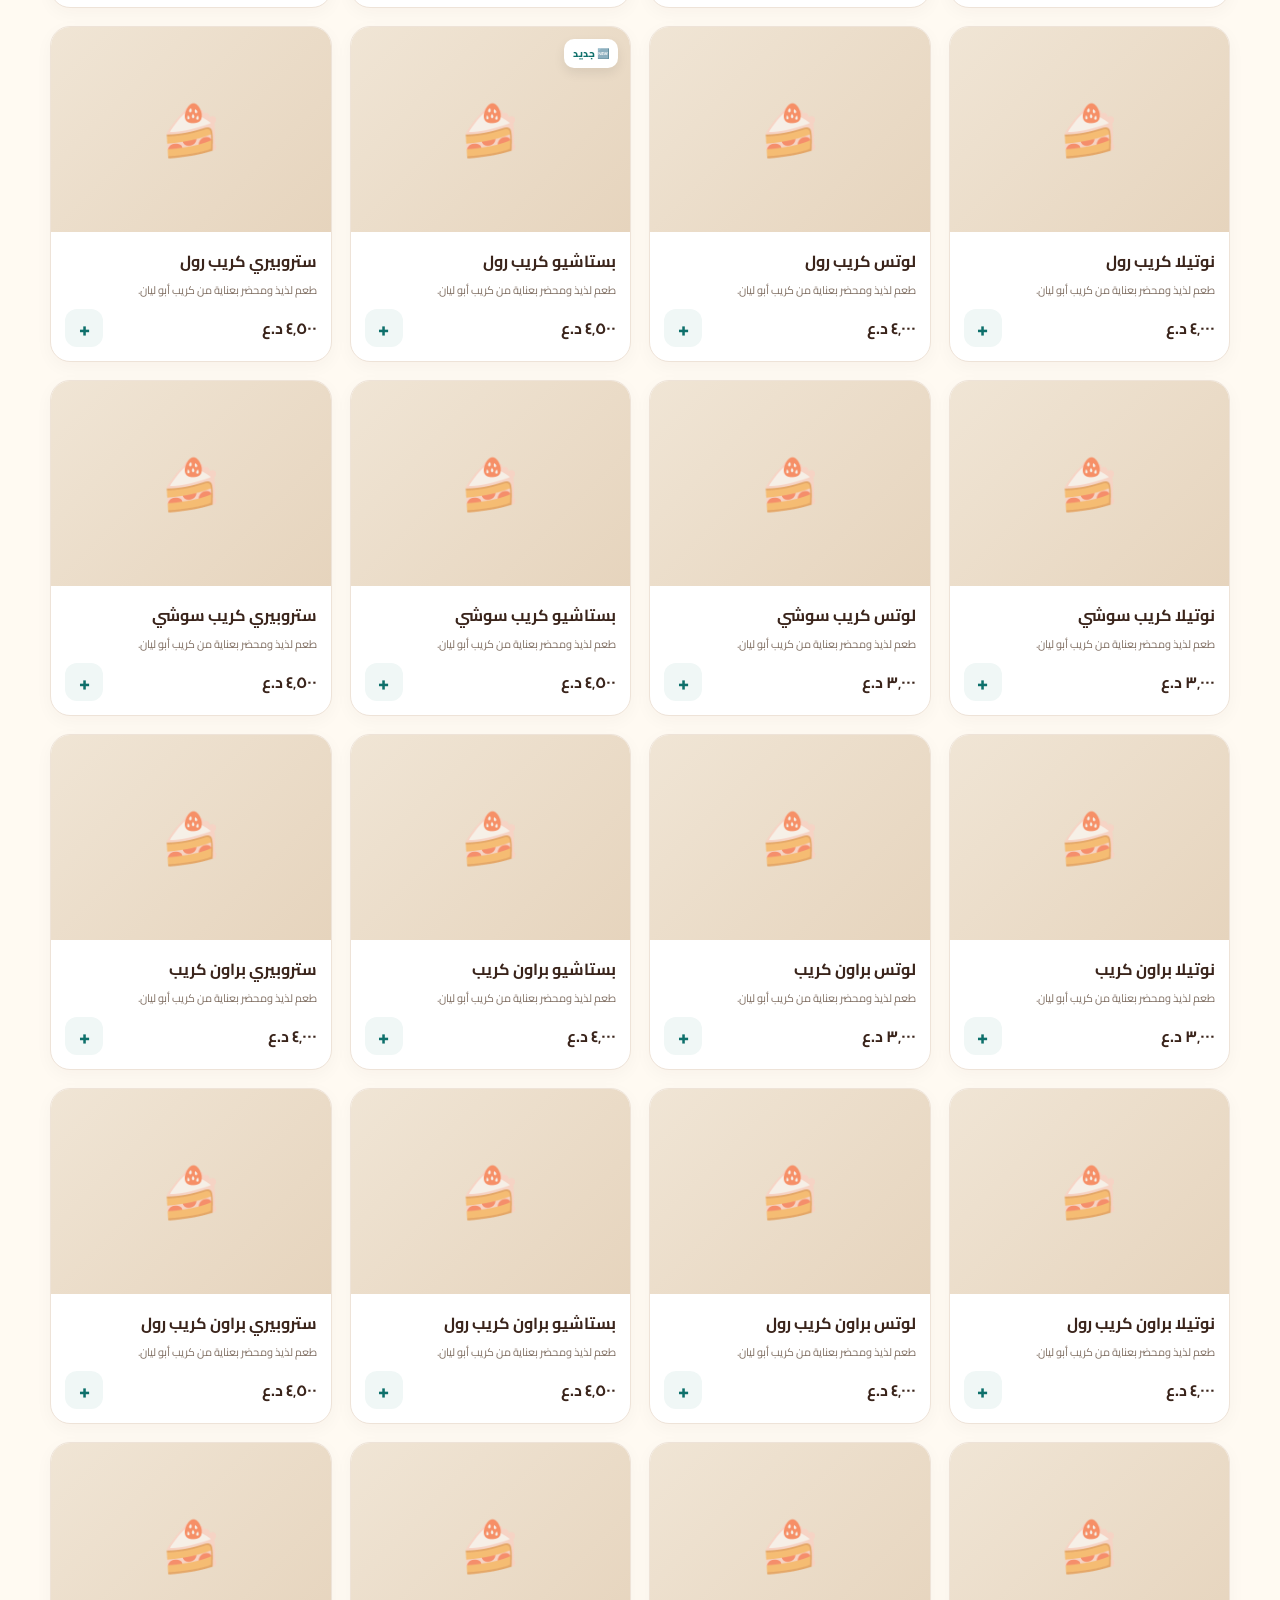
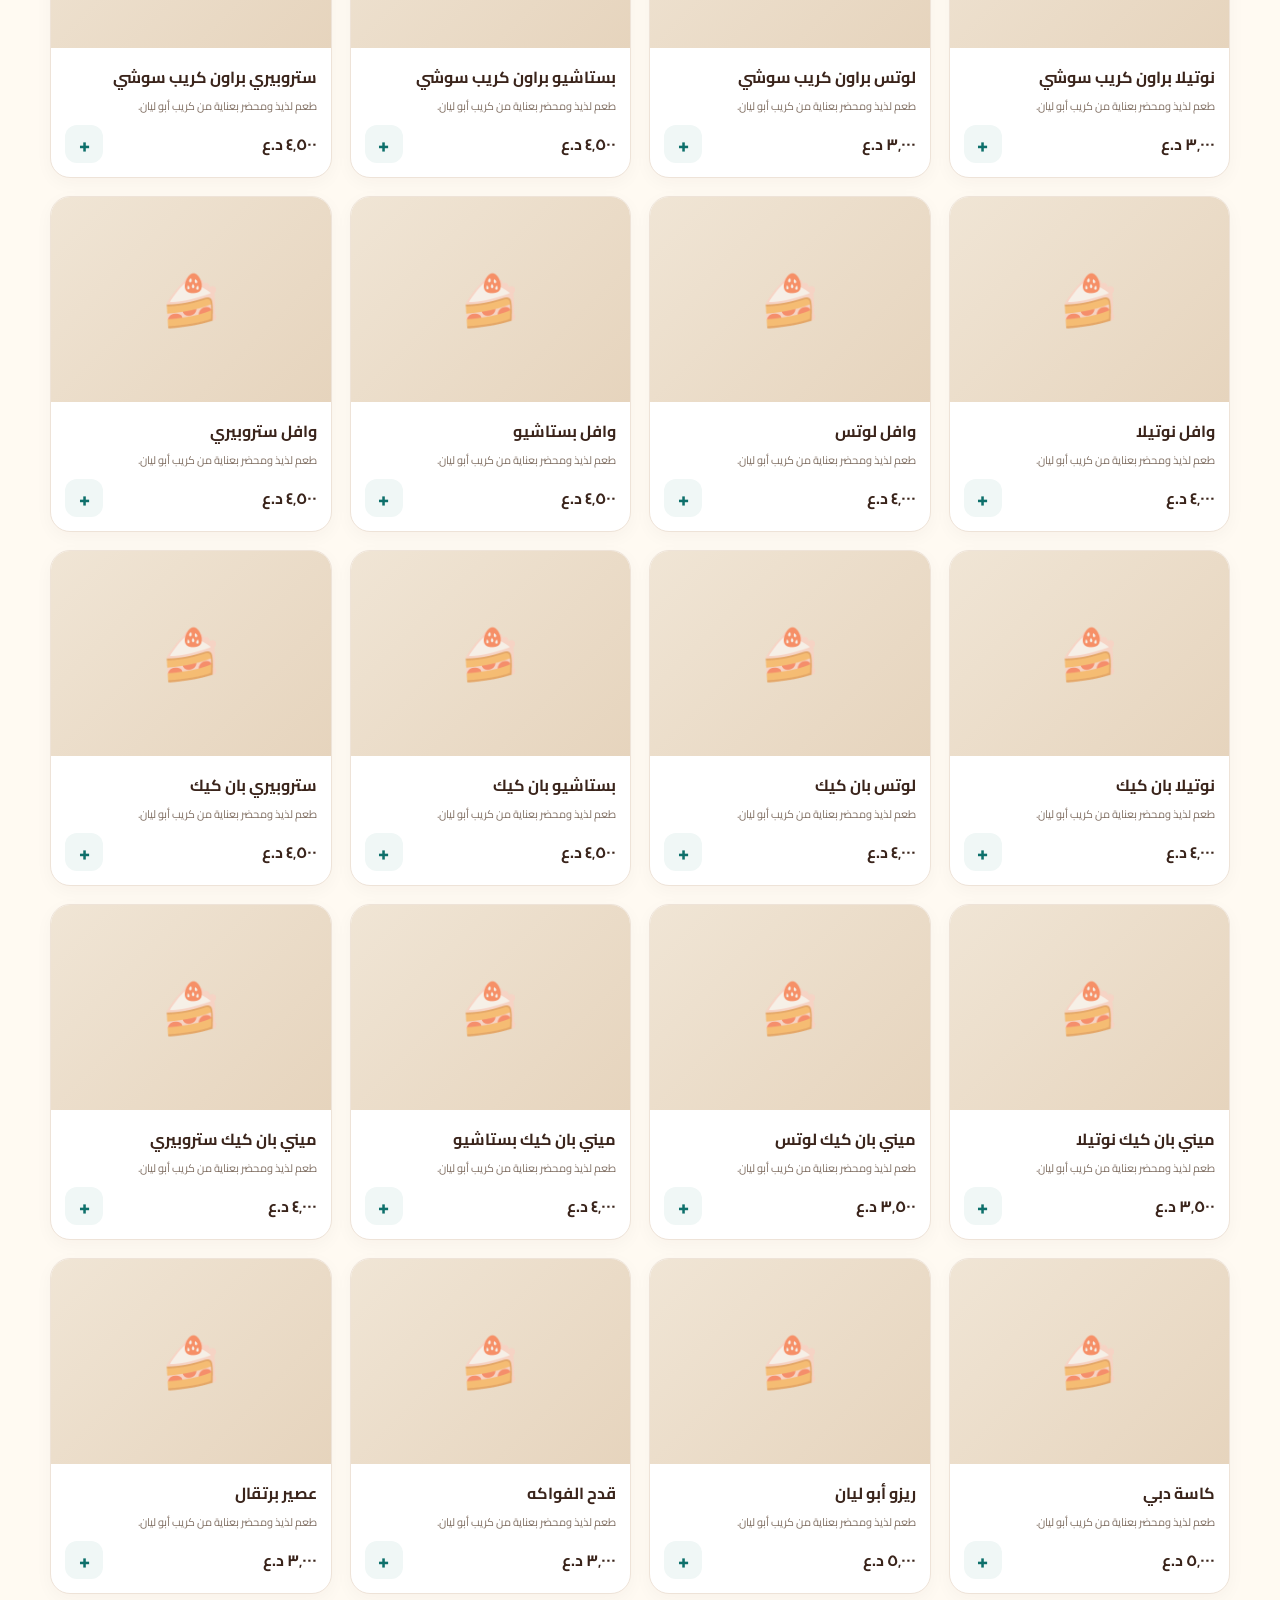
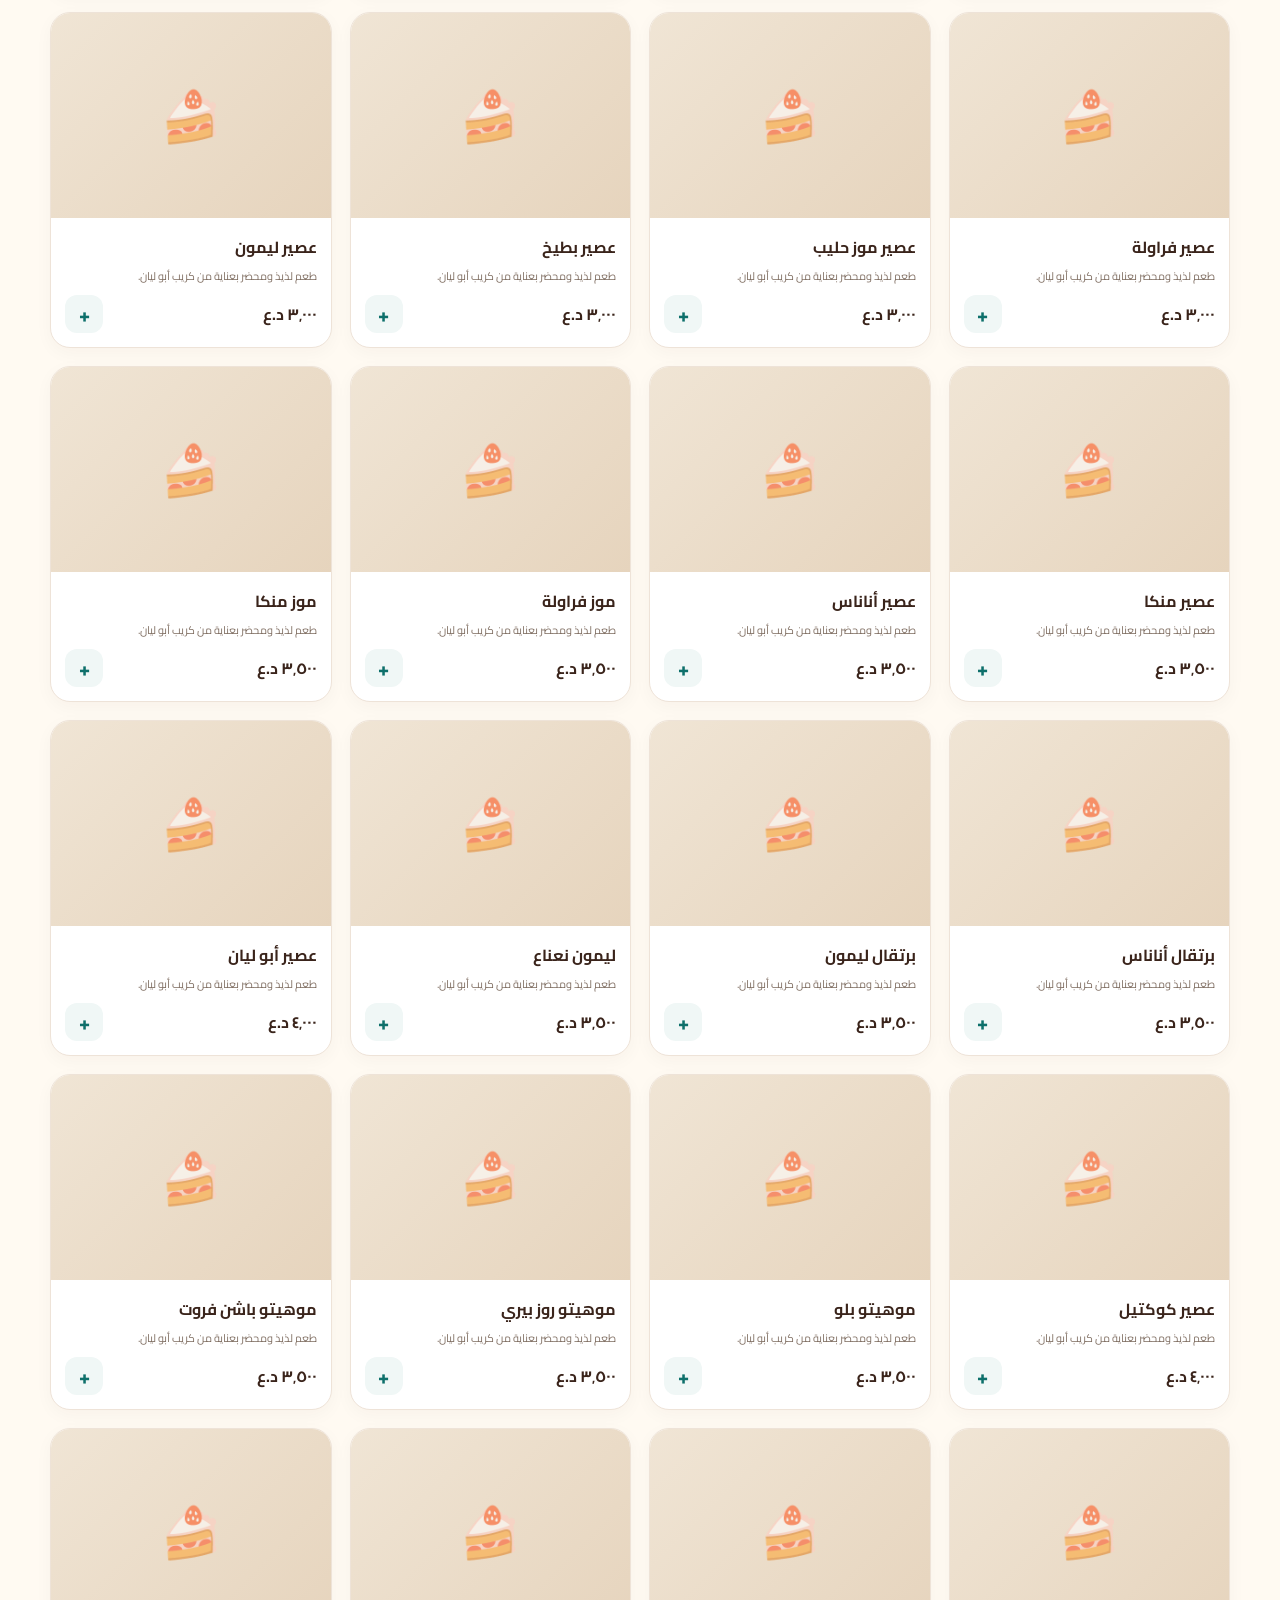
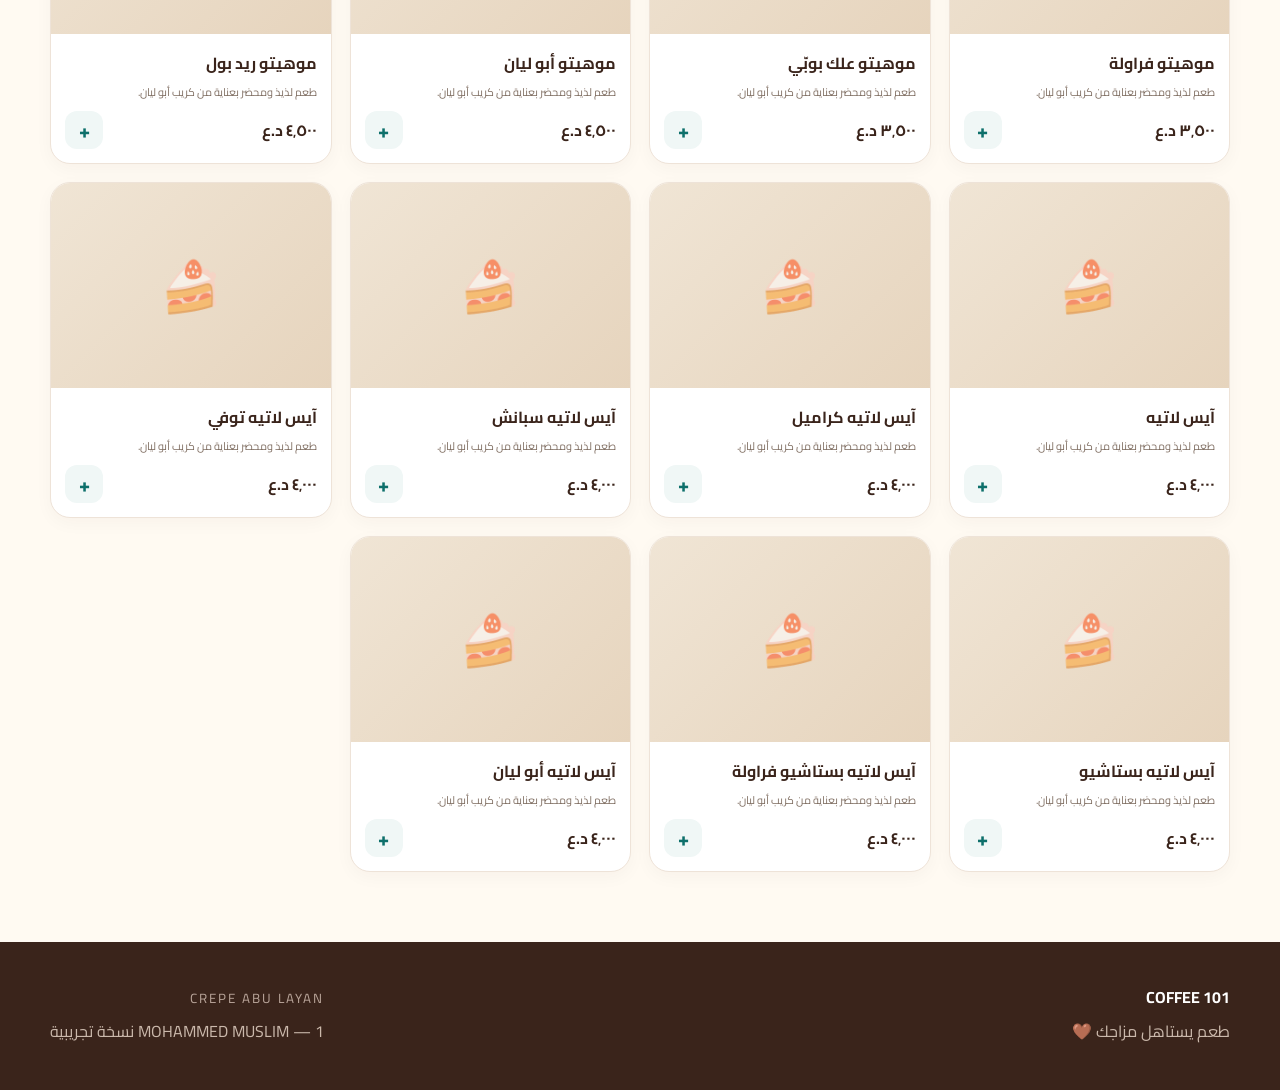
==== commit 01168b47: "Update branding from 'كريب أبو ليان' to '101 COFFEE'" ====
--- a/index.html
+++ b/index.html
@@ -11,8 +11,8 @@
 <header class="site-header">
     <a class="brand" href="#home">
       <!-- الشعار -->
-      <img src="logo.jpg" alt="شعار كريب أبو ليان" style="height: 50px; width: auto; border-radius: 8px;">
-      <span><strong>كريب أبو ليان</strong><small>CREPE ABU LAYAN</small></span>
+      <img src="logo.jpg" alt="101 COFFEE " style="height: 50px; width: auto; border-radius: 8px;">
+      <span><strong>101 COFFEE </strong><small>CREPE ABU LAYAN</small></span>
     </a>
     <div class="header-actions">
       <button class="icon-btn" id="searchBtn" aria-label="البحث">⌕</button>
@@ -24,7 +24,7 @@
     <section class="hero">
       <div class="hero-copy">
         <span class="eyebrow">CREPE • WAFFLE • DRINKS</span>
-        <h1>مزاجك يستاهل<br><em>كريب أبو ليان</em> 🤎</h1>
+        <h1>مزاجك يستاهل<br><em>101 COFFEE </em> 🤎</h1>
         <p>اختار طلبك واستمتع بأشهى الكريب والوافل والمشروبات</p>
         <button class="primary-btn" id="menuBtn">تصفح المنيو <span>←</span></button>
       </div>
@@ -54,8 +54,8 @@
   </main>
 
   <footer class="site-footer">
-    <div><strong>كريب أبو ليان</strong><p>طعم يستاهل مزاجك 🤎</p></div>
-    <div><small>CREPE ABU LAYAN</small><p>Demo Website — نسخة تجريبية</p></div>
+    <div><strong>101 COFFEE </strong><p>طعم يستاهل مزاجك 🤎</p></div>
+    <div><small>CREPE ABU LAYAN</small><p>MOHAMMED MUSLIM  —  1 نسخة تجريبية</p></div>
   </footer>
 
   <div class="modal-backdrop" id="productModal"><div class="modal product-modal"><button class="close-btn" data-close>×</button><div id="productDetail"></div></div></div>
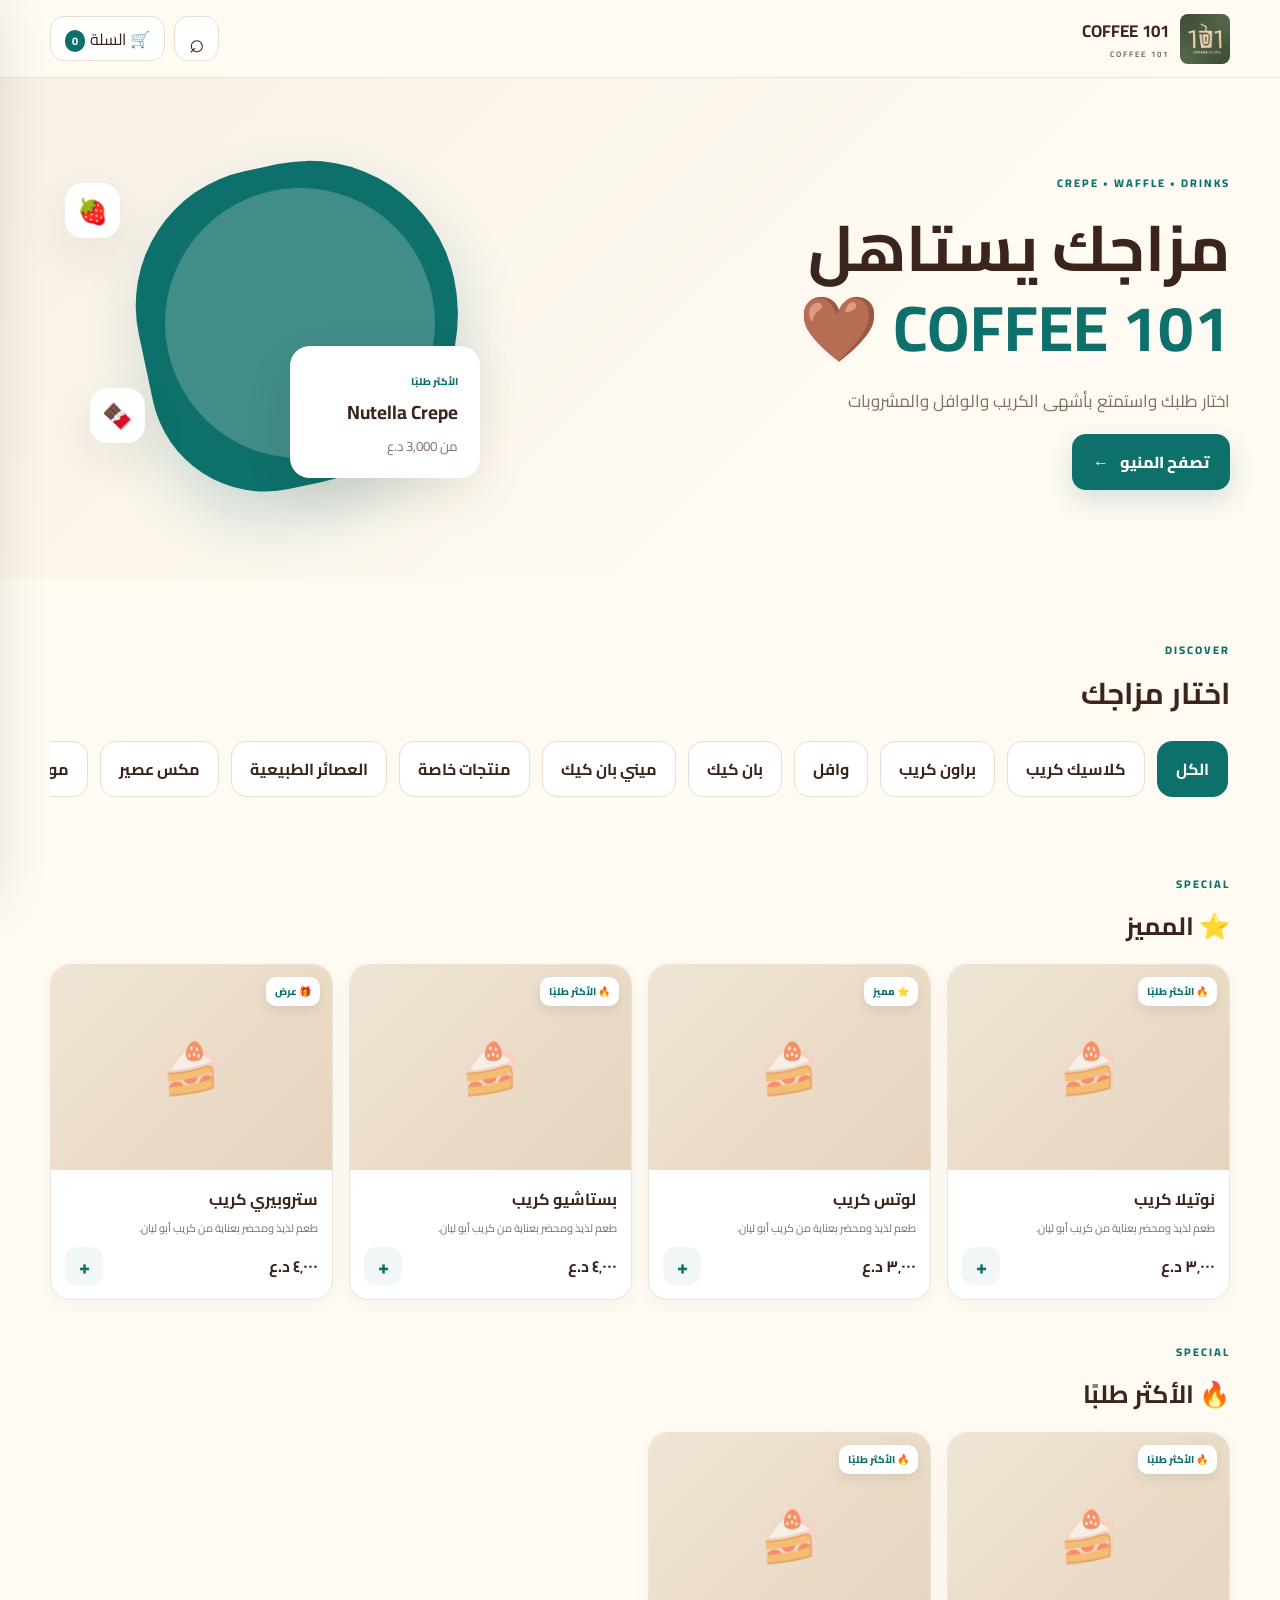
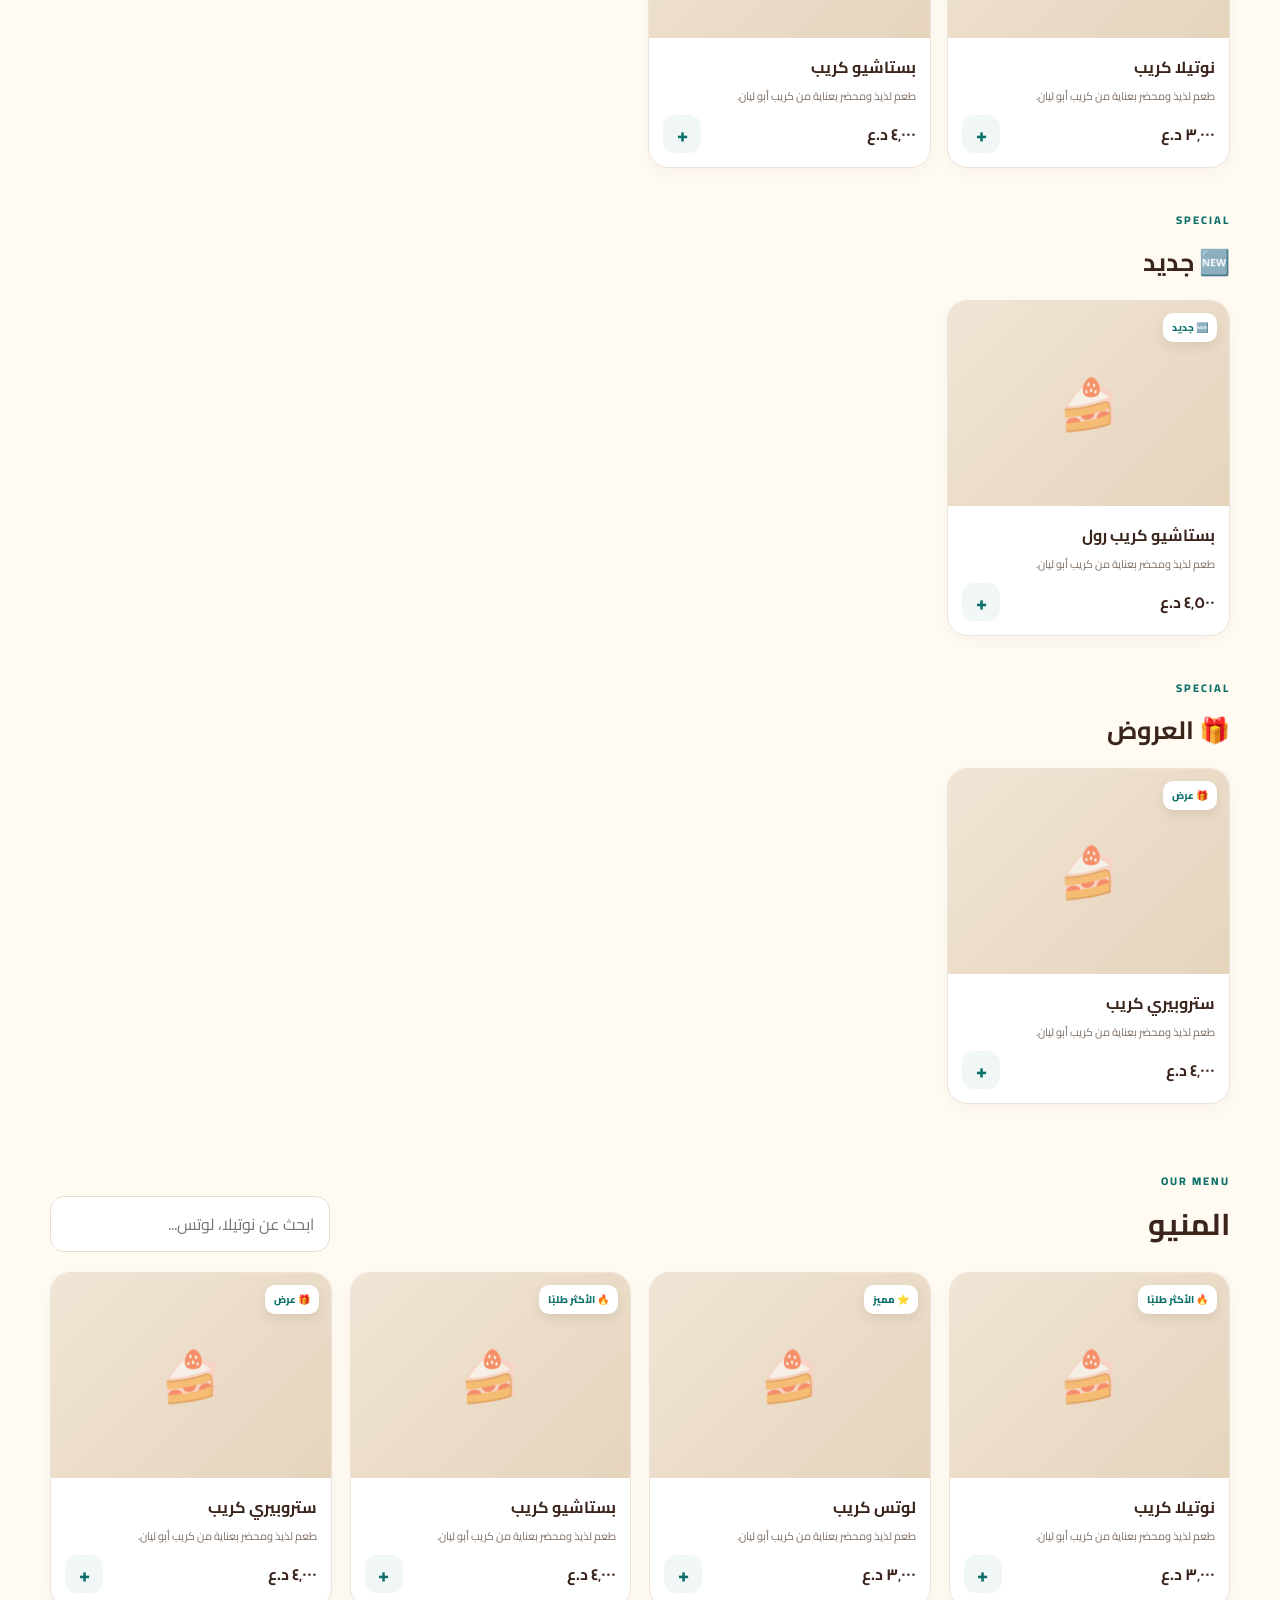
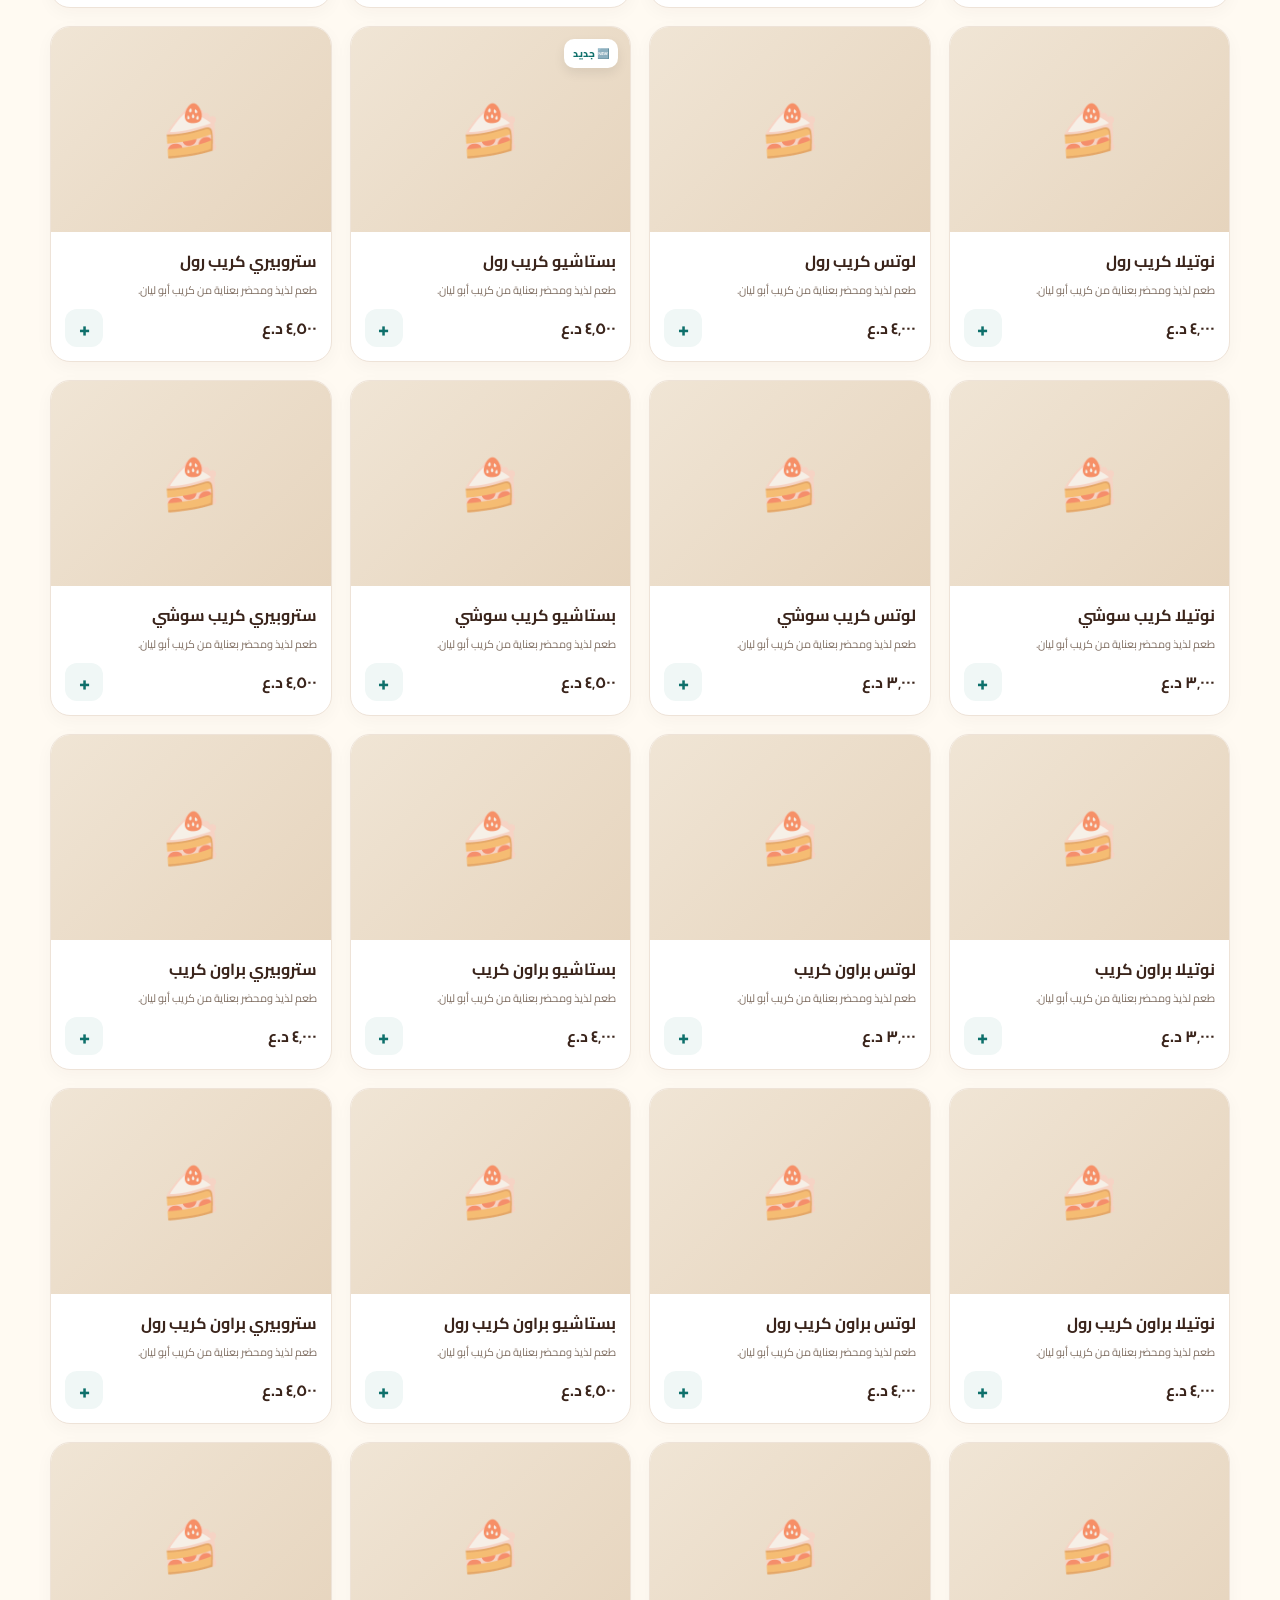
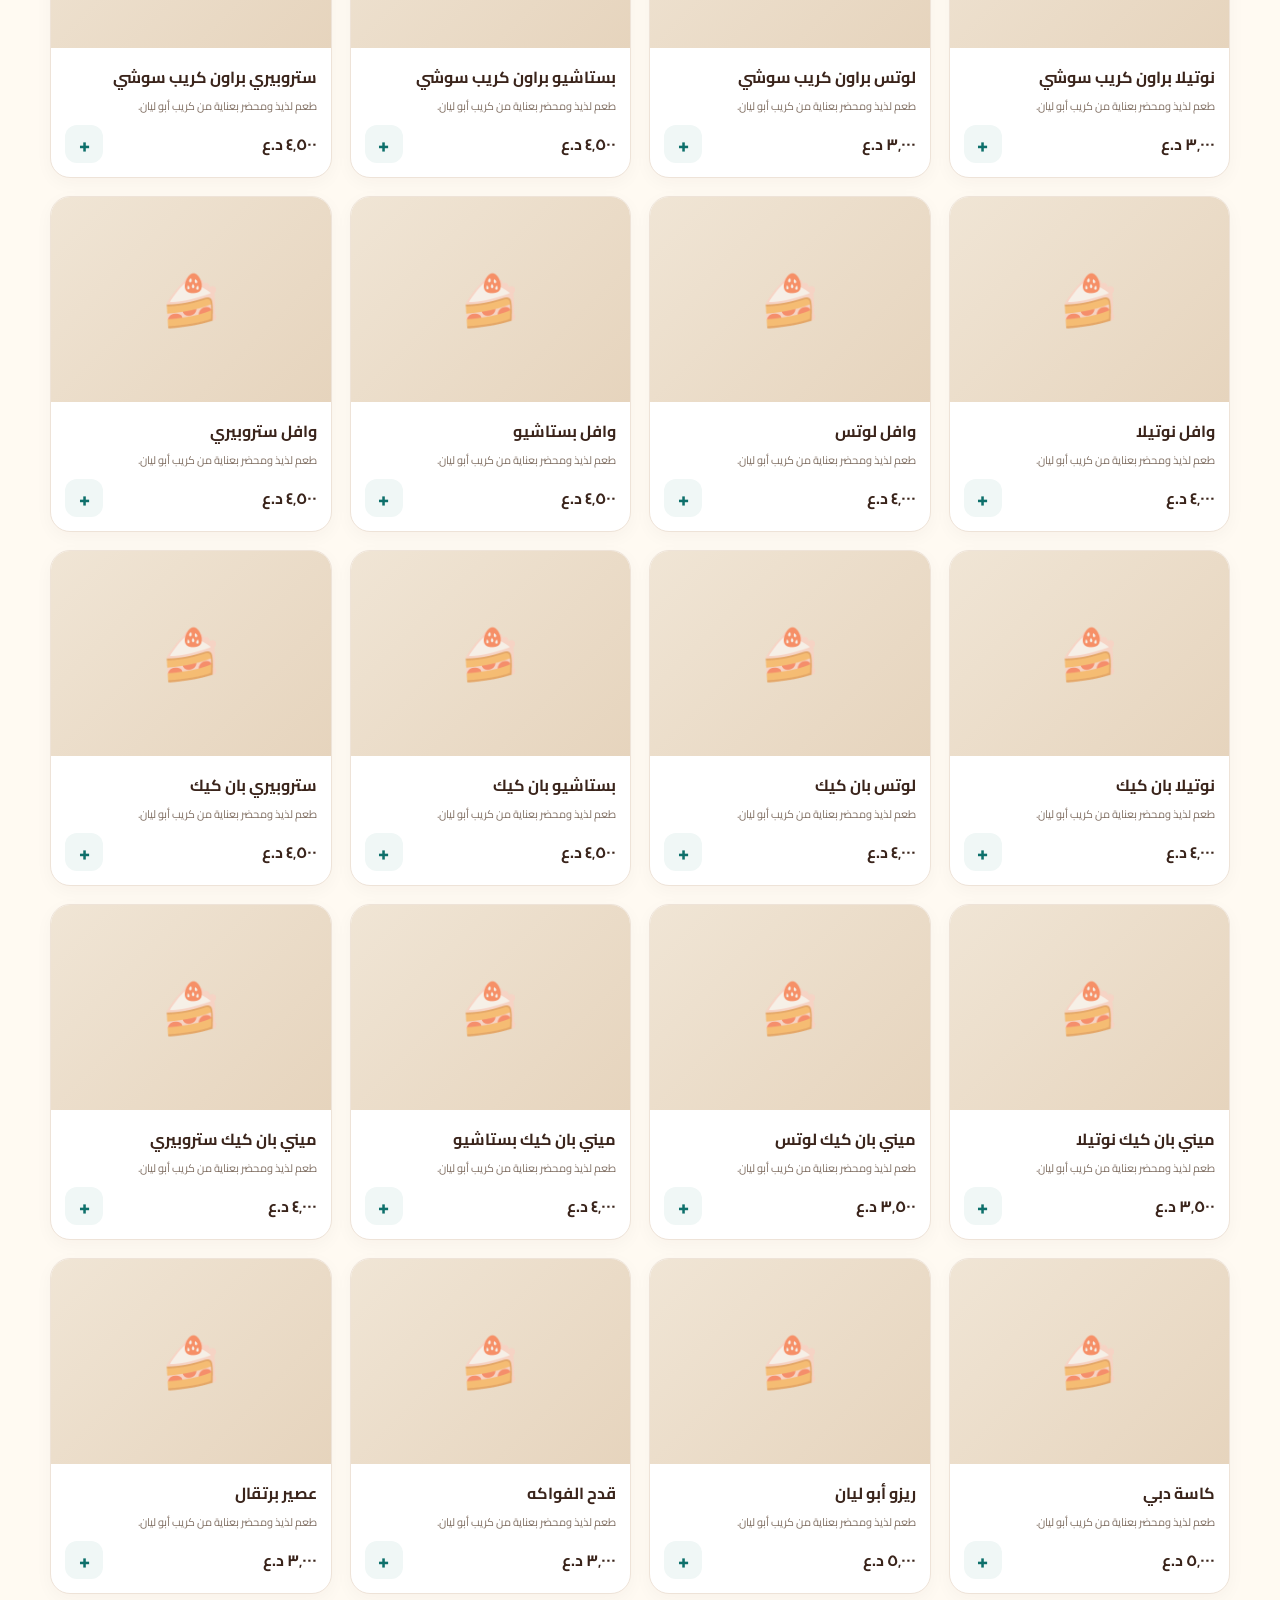
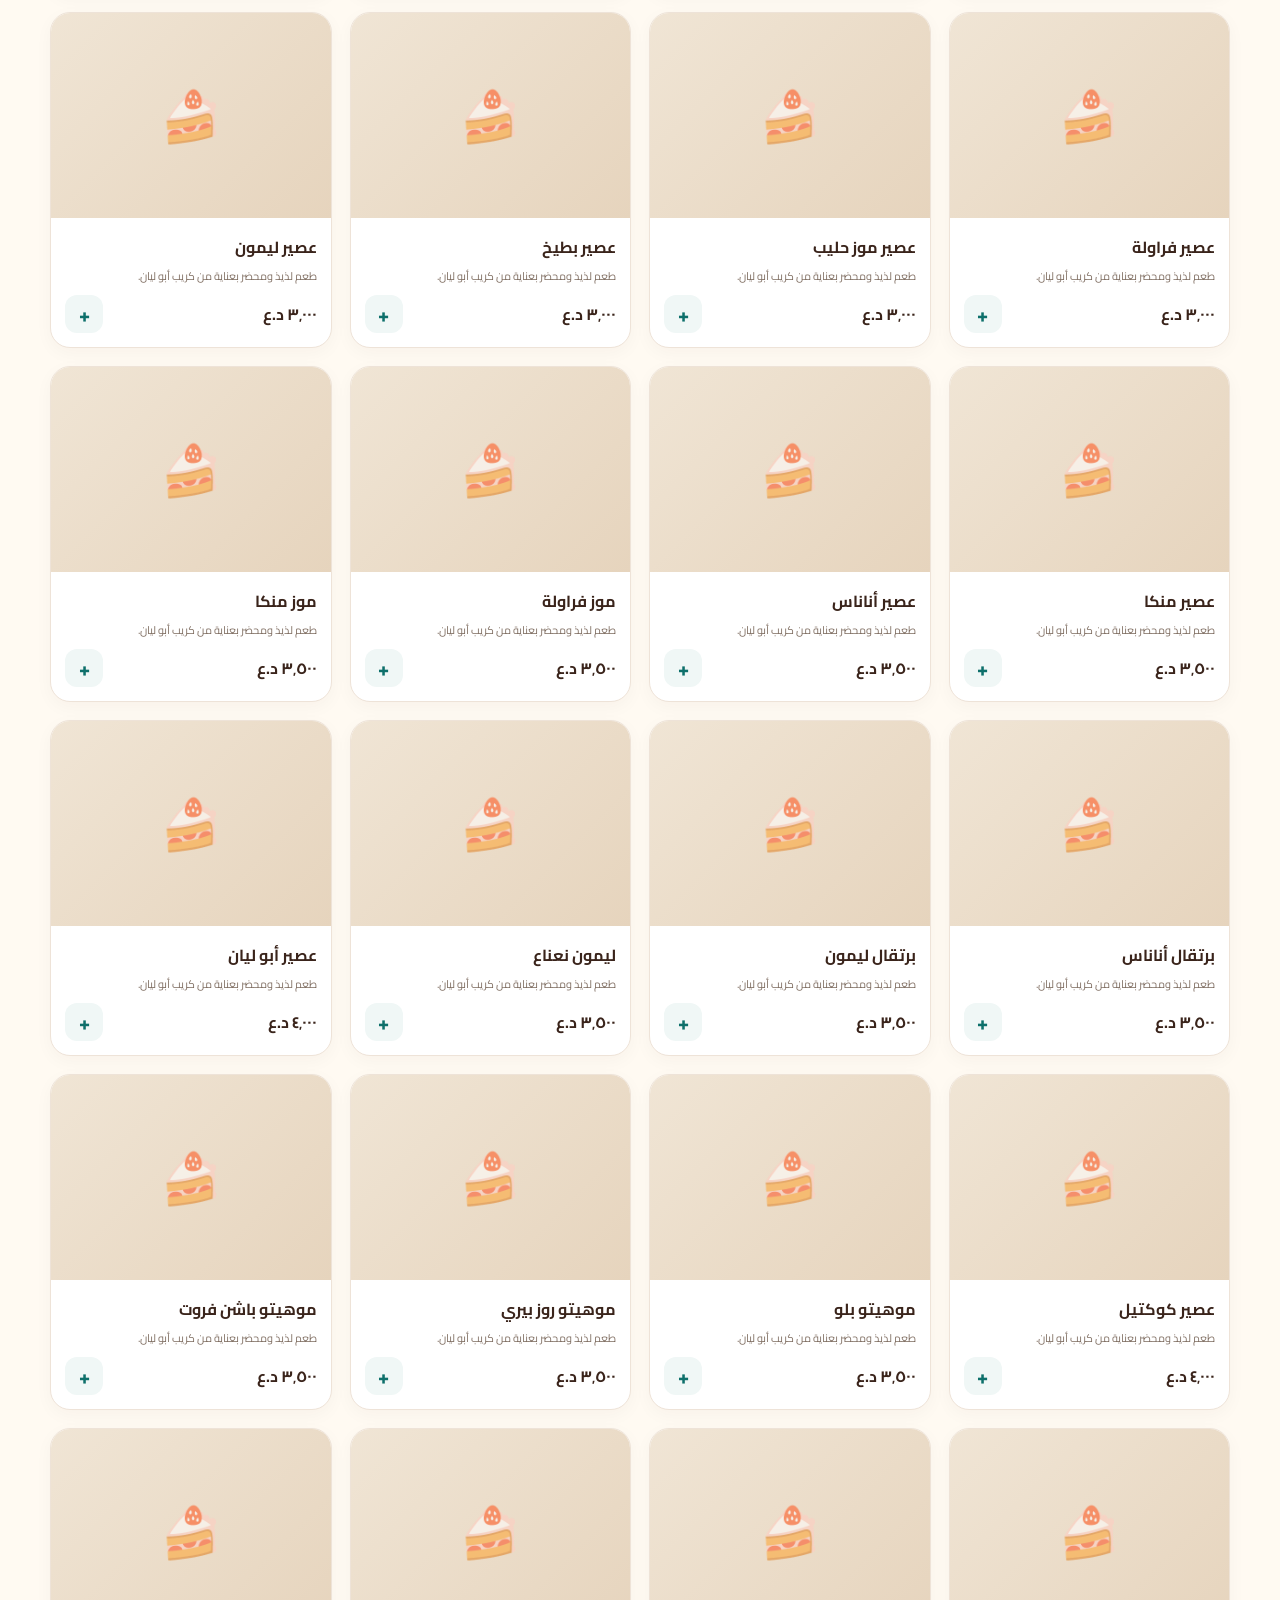
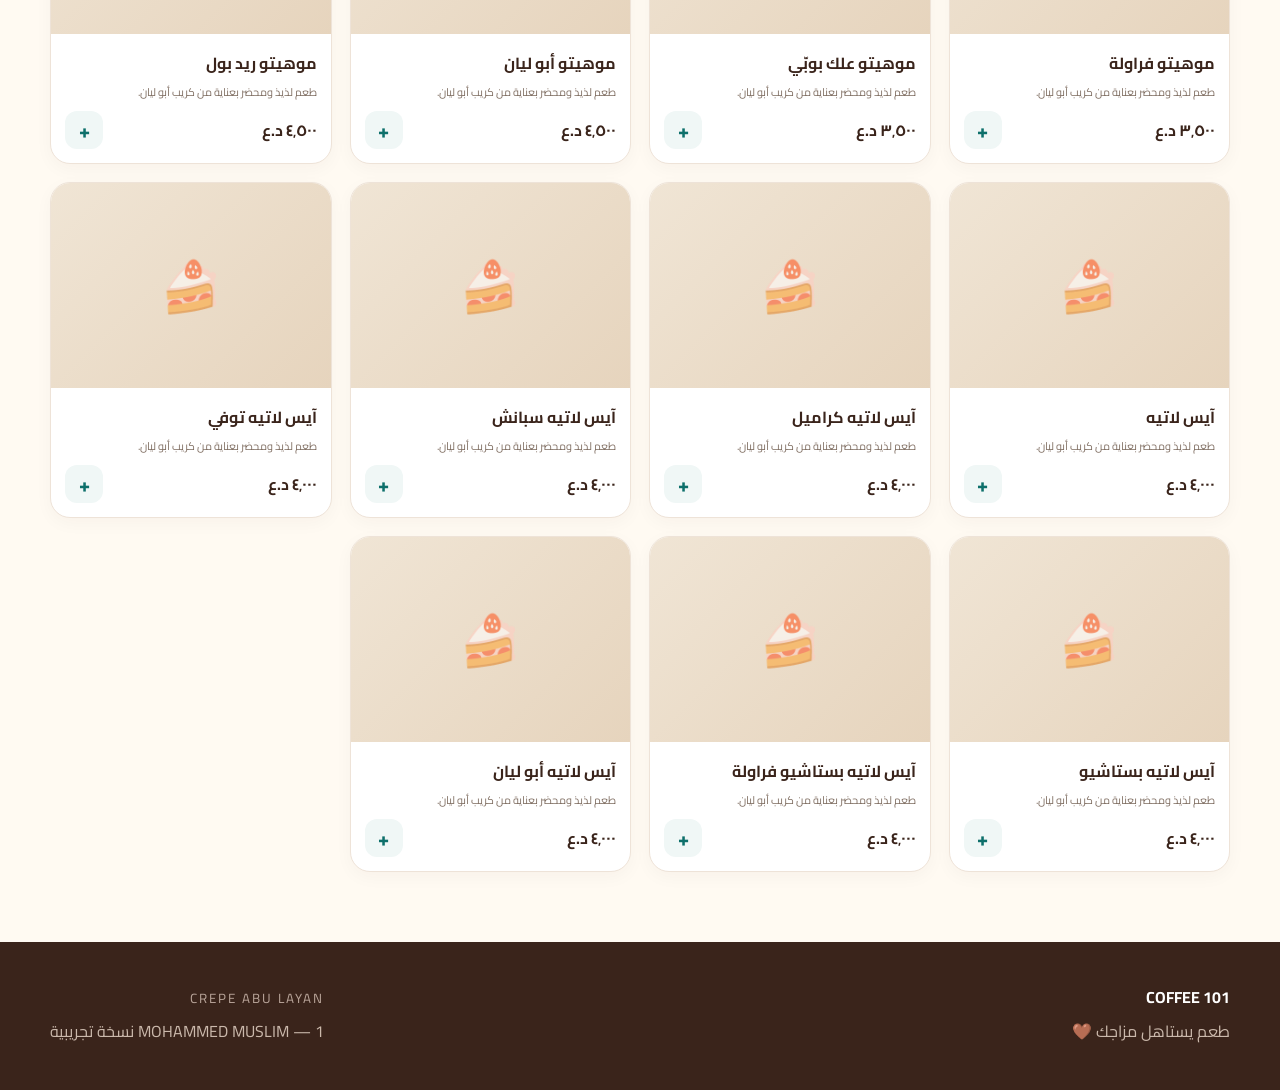
==== commit 592f19ae: "Update brand name in header section" ====
--- a/index.html
+++ b/index.html
@@ -12,7 +12,7 @@
     <a class="brand" href="#home">
       <!-- الشعار -->
       <img src="logo.jpg" alt="101 COFFEE " style="height: 50px; width: auto; border-radius: 8px;">
-      <span><strong>101 COFFEE </strong><small>CREPE ABU LAYAN</small></span>
+      <span><strong>101 COFFEE </strong><small>101 COFFEE </small></span>
     </a>
     <div class="header-actions">
       <button class="icon-btn" id="searchBtn" aria-label="البحث">⌕</button>
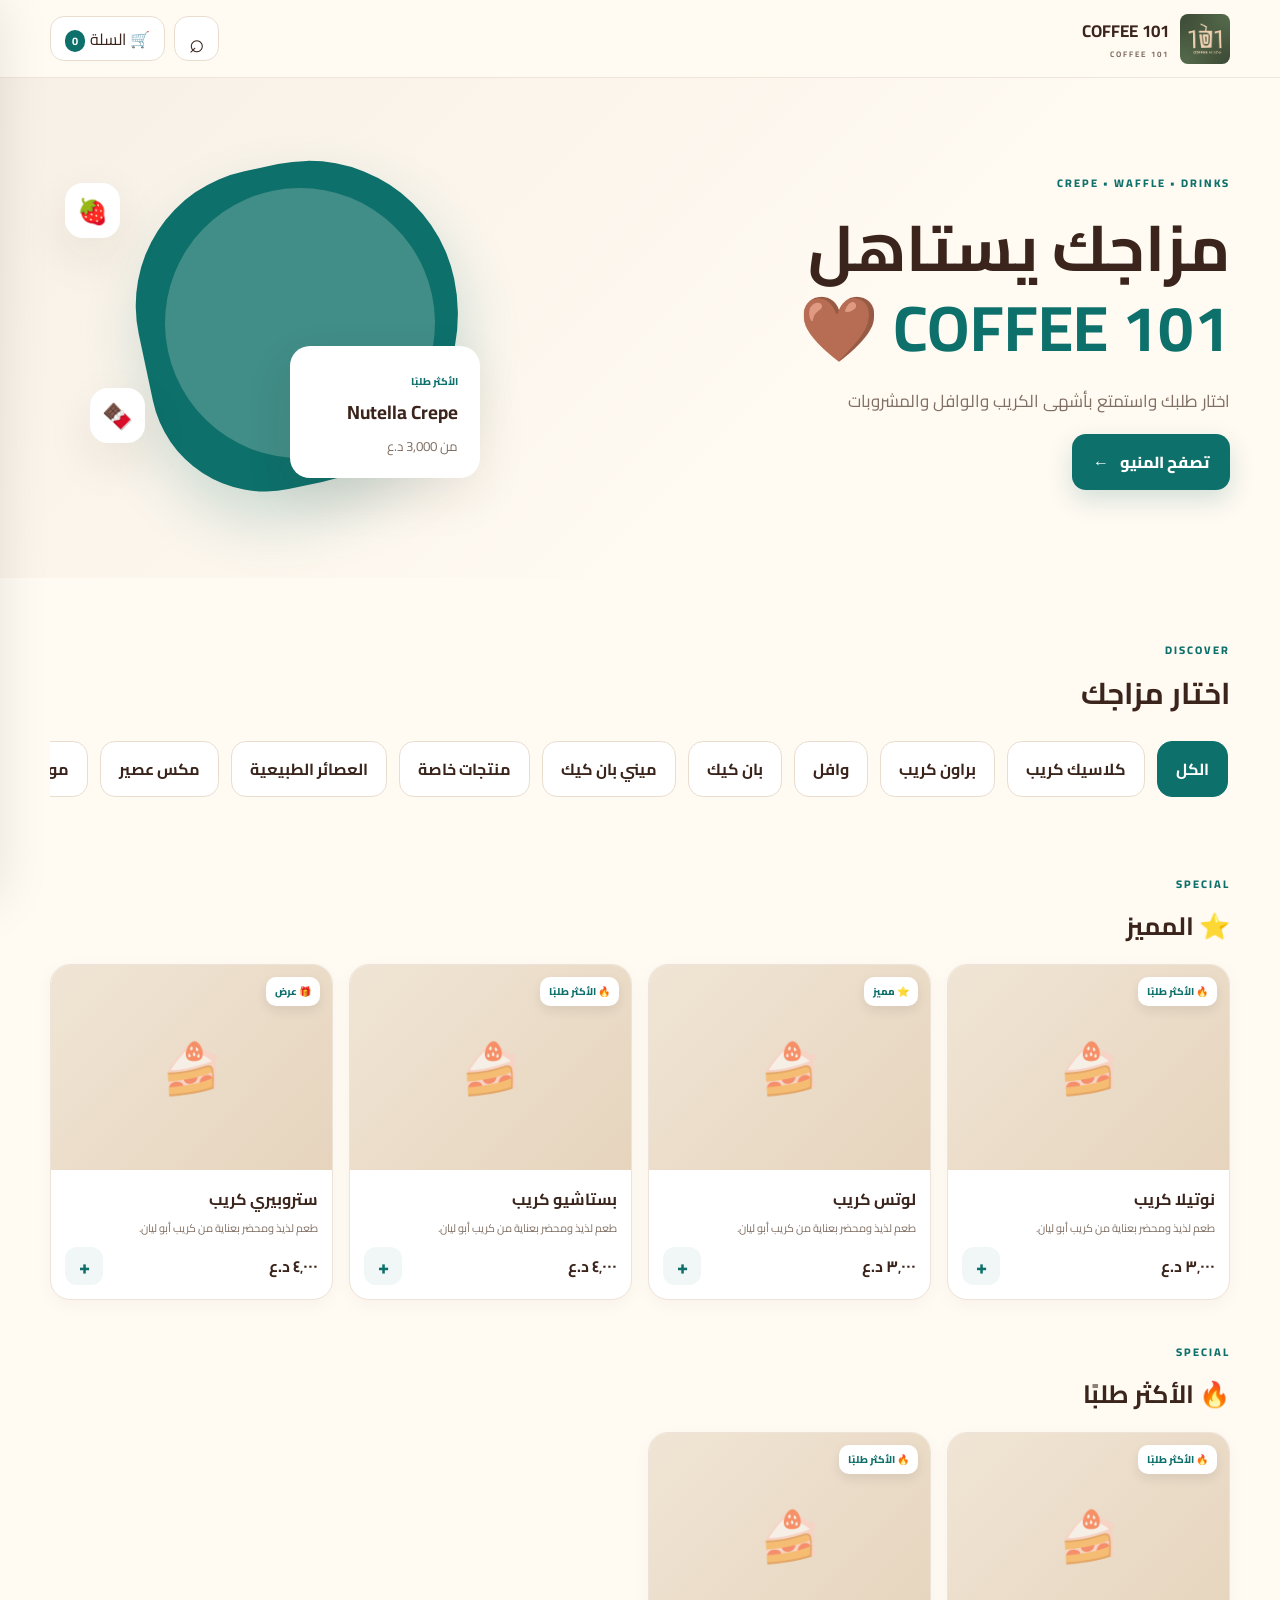
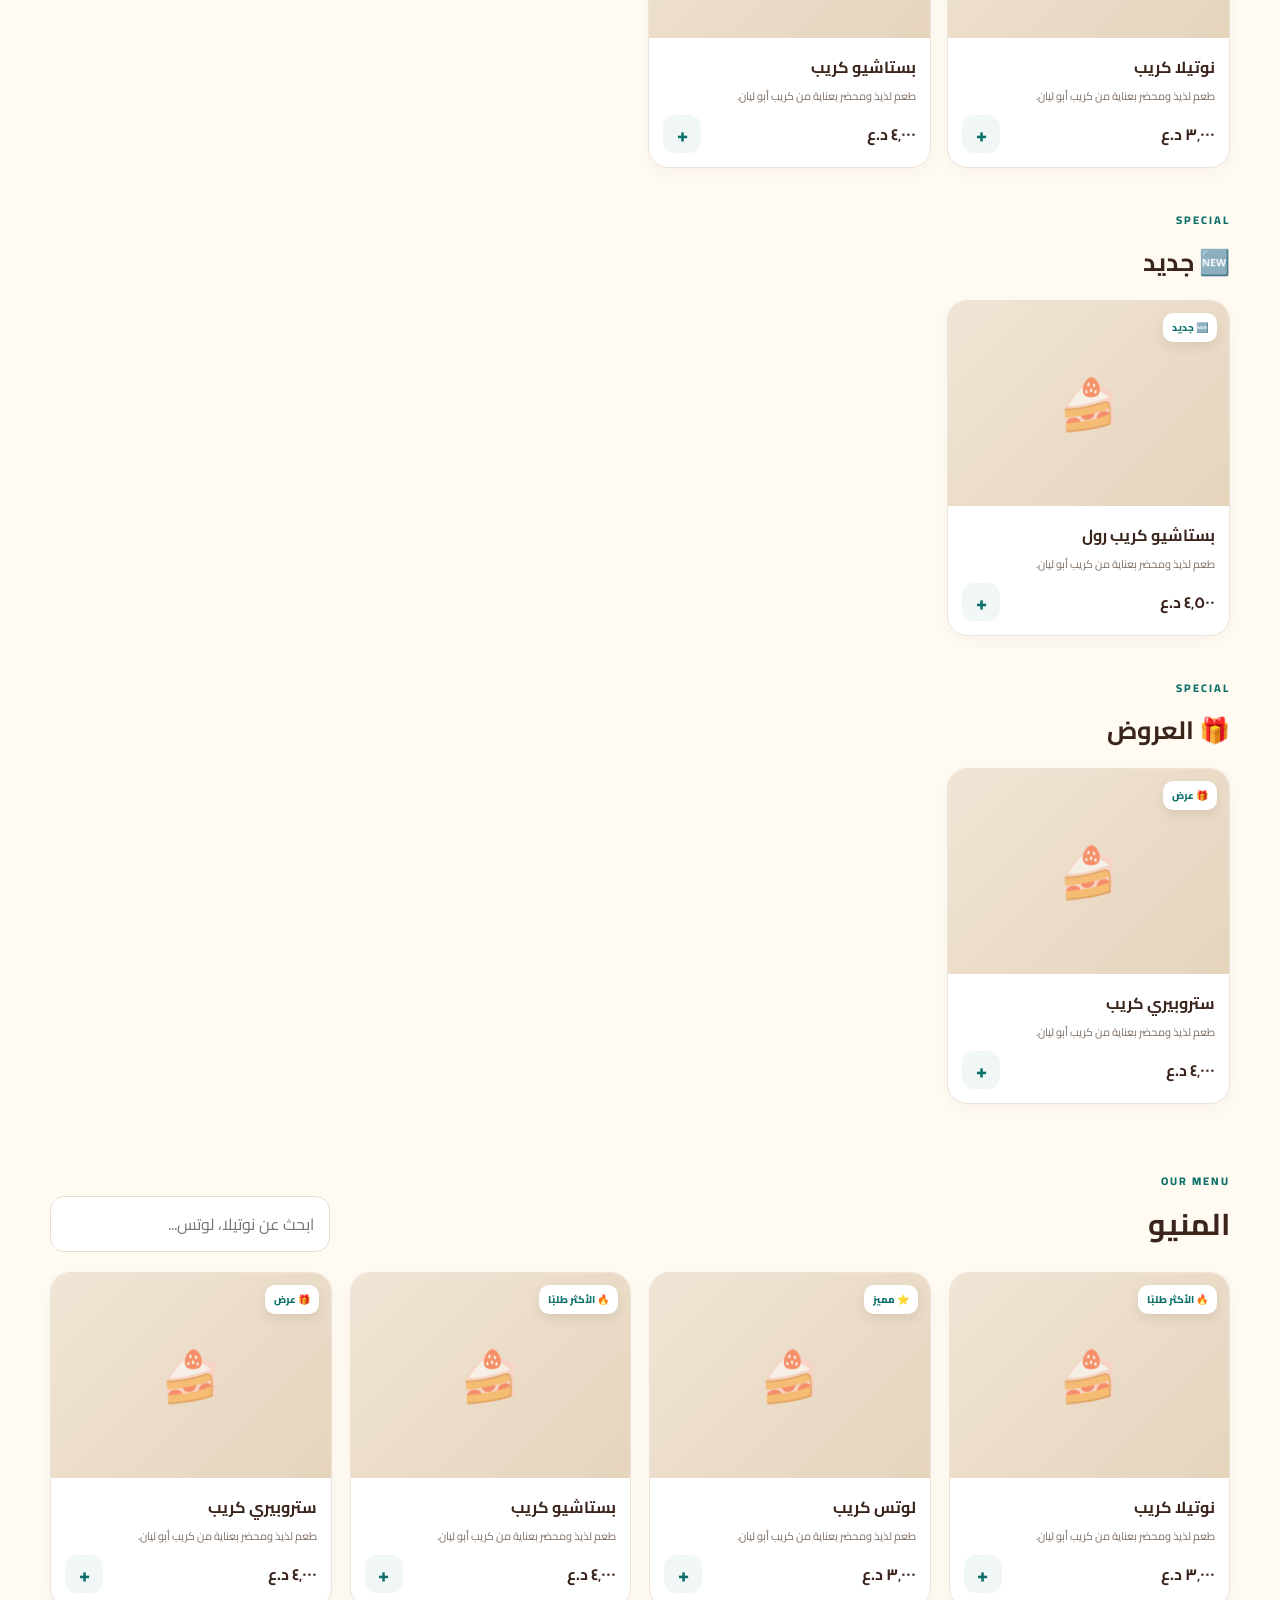
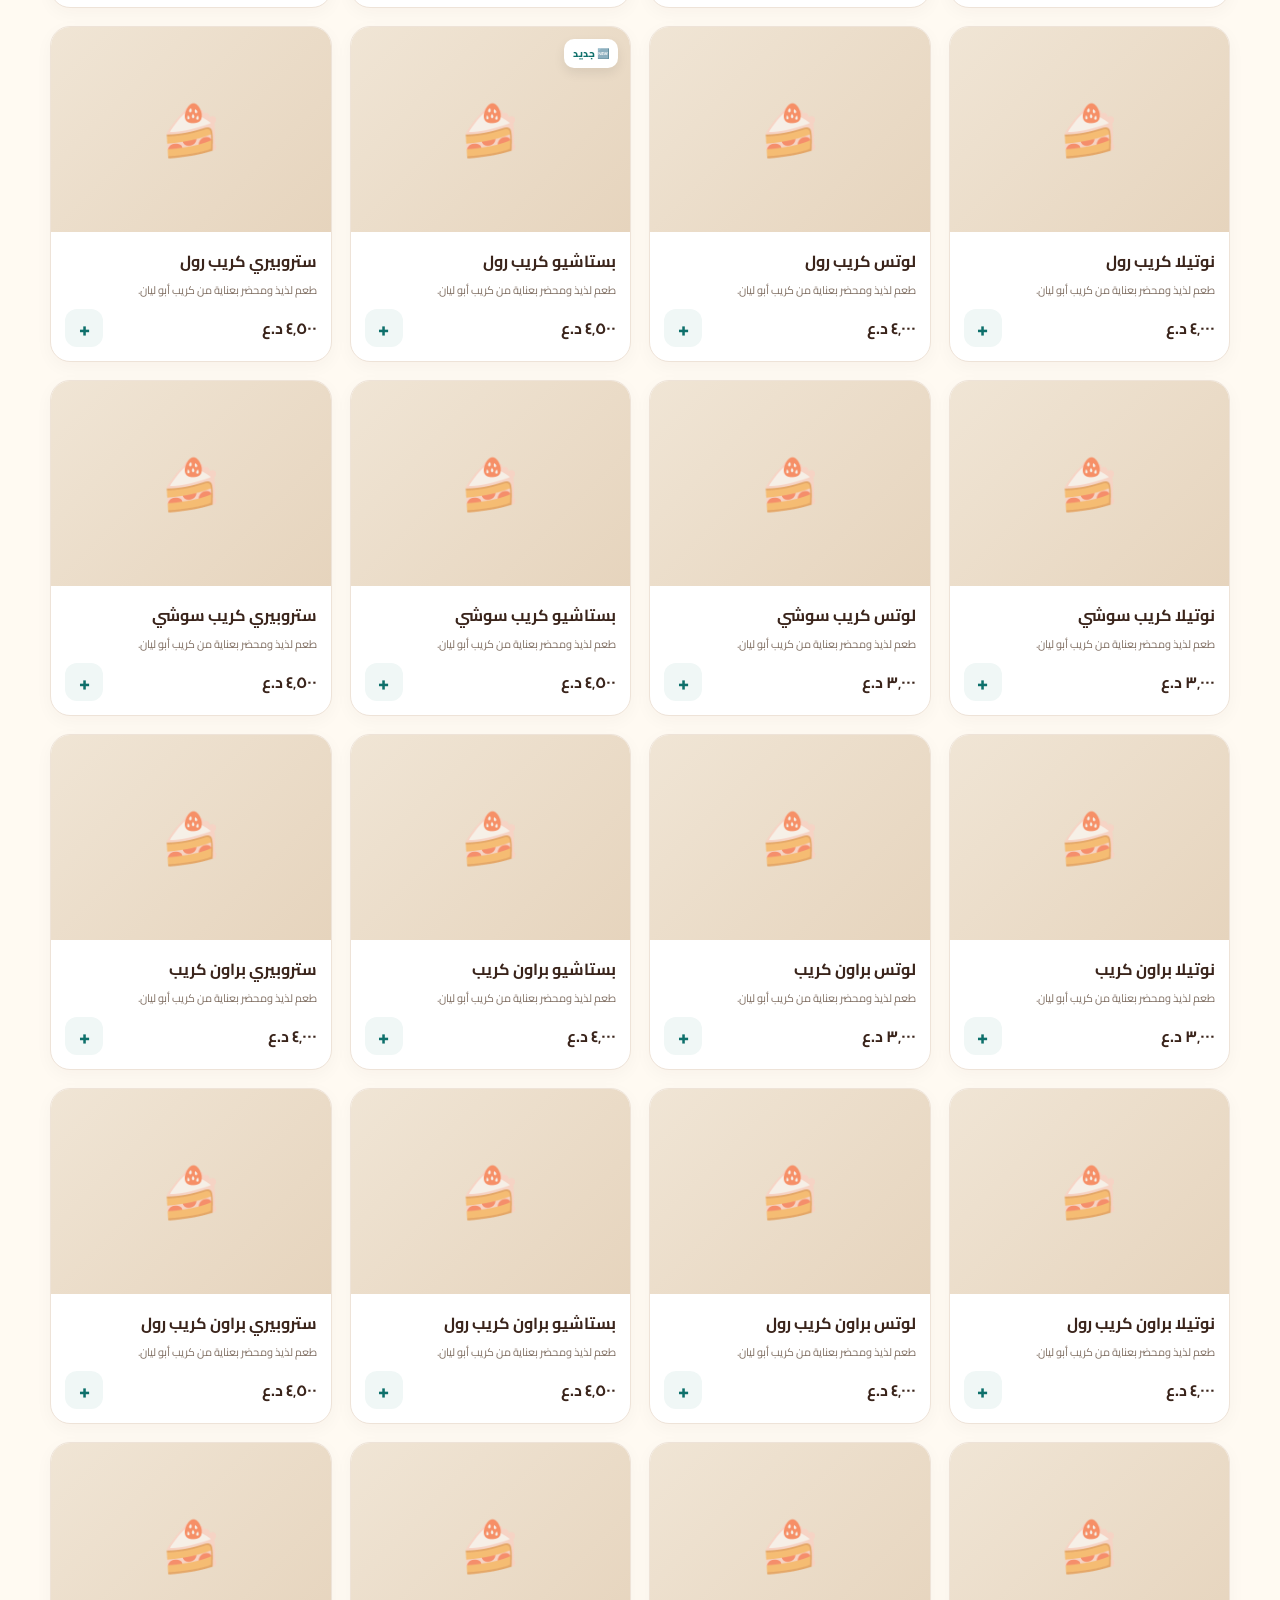
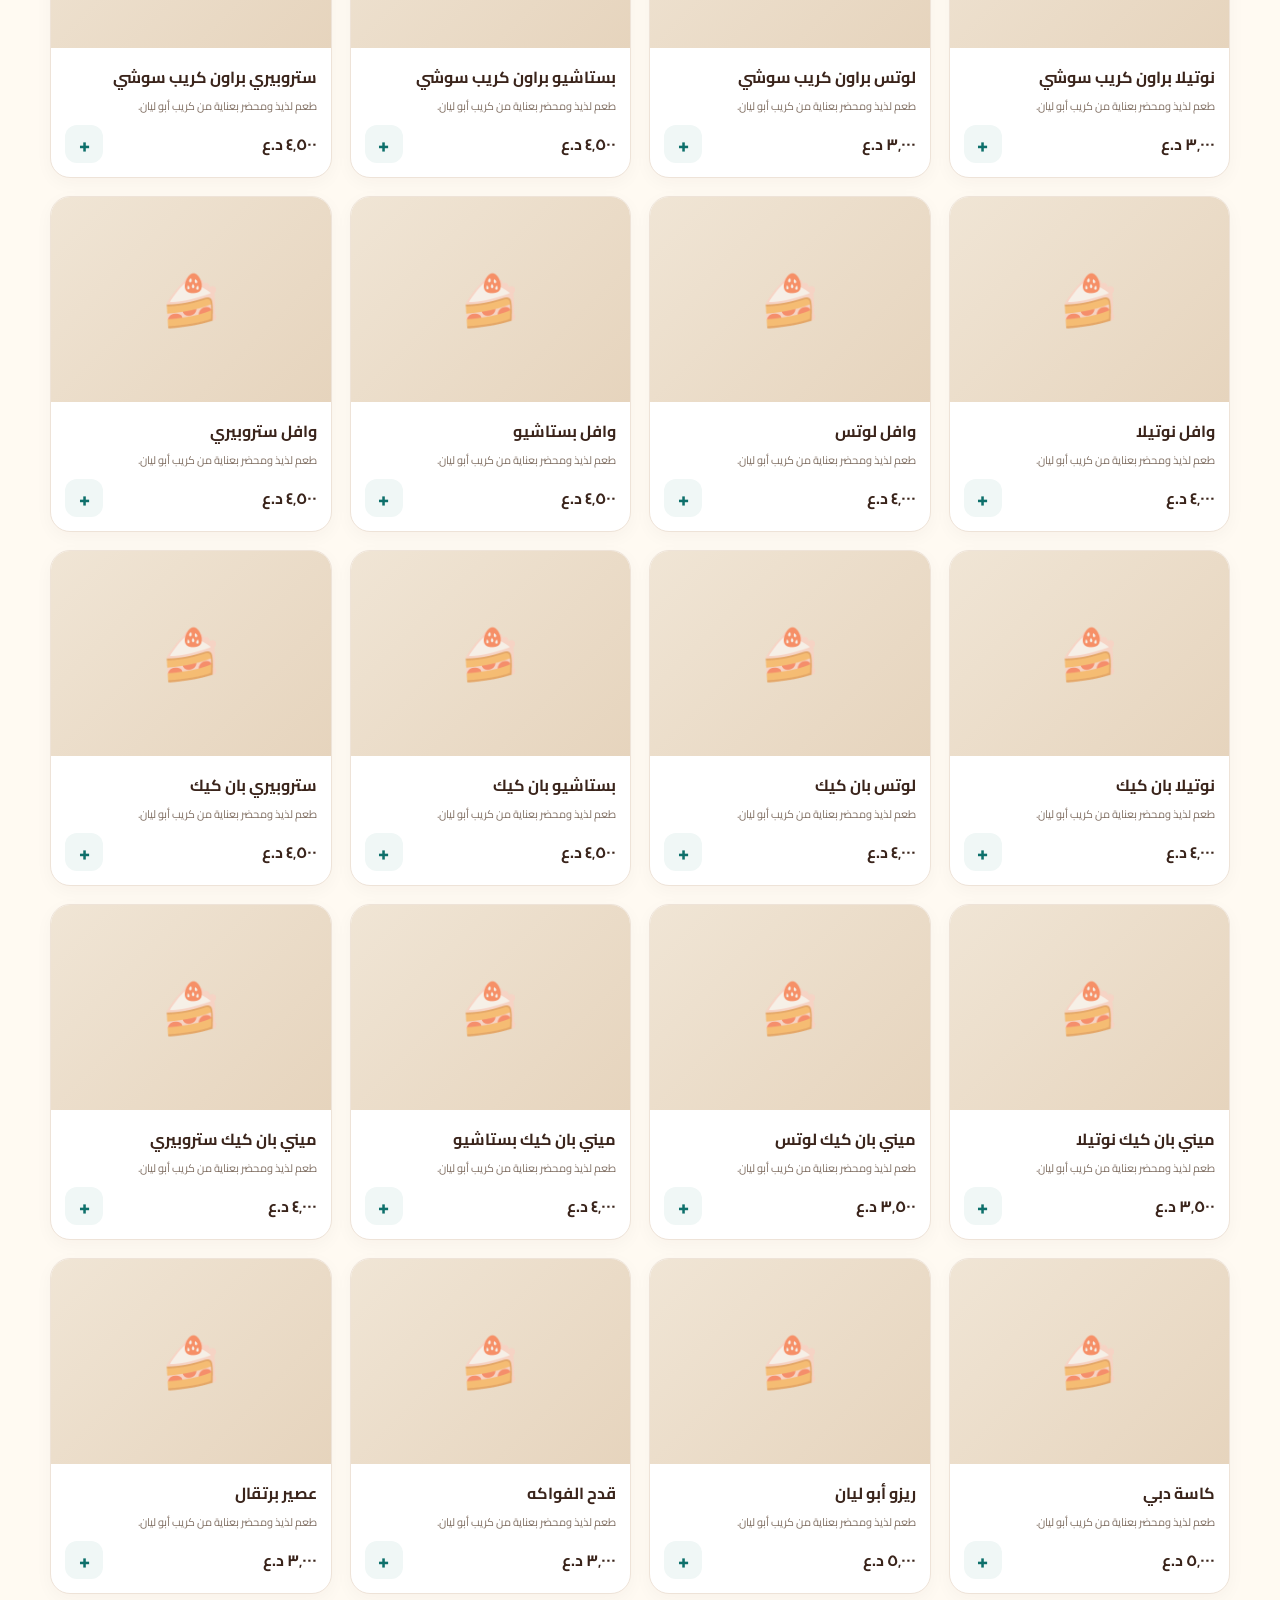
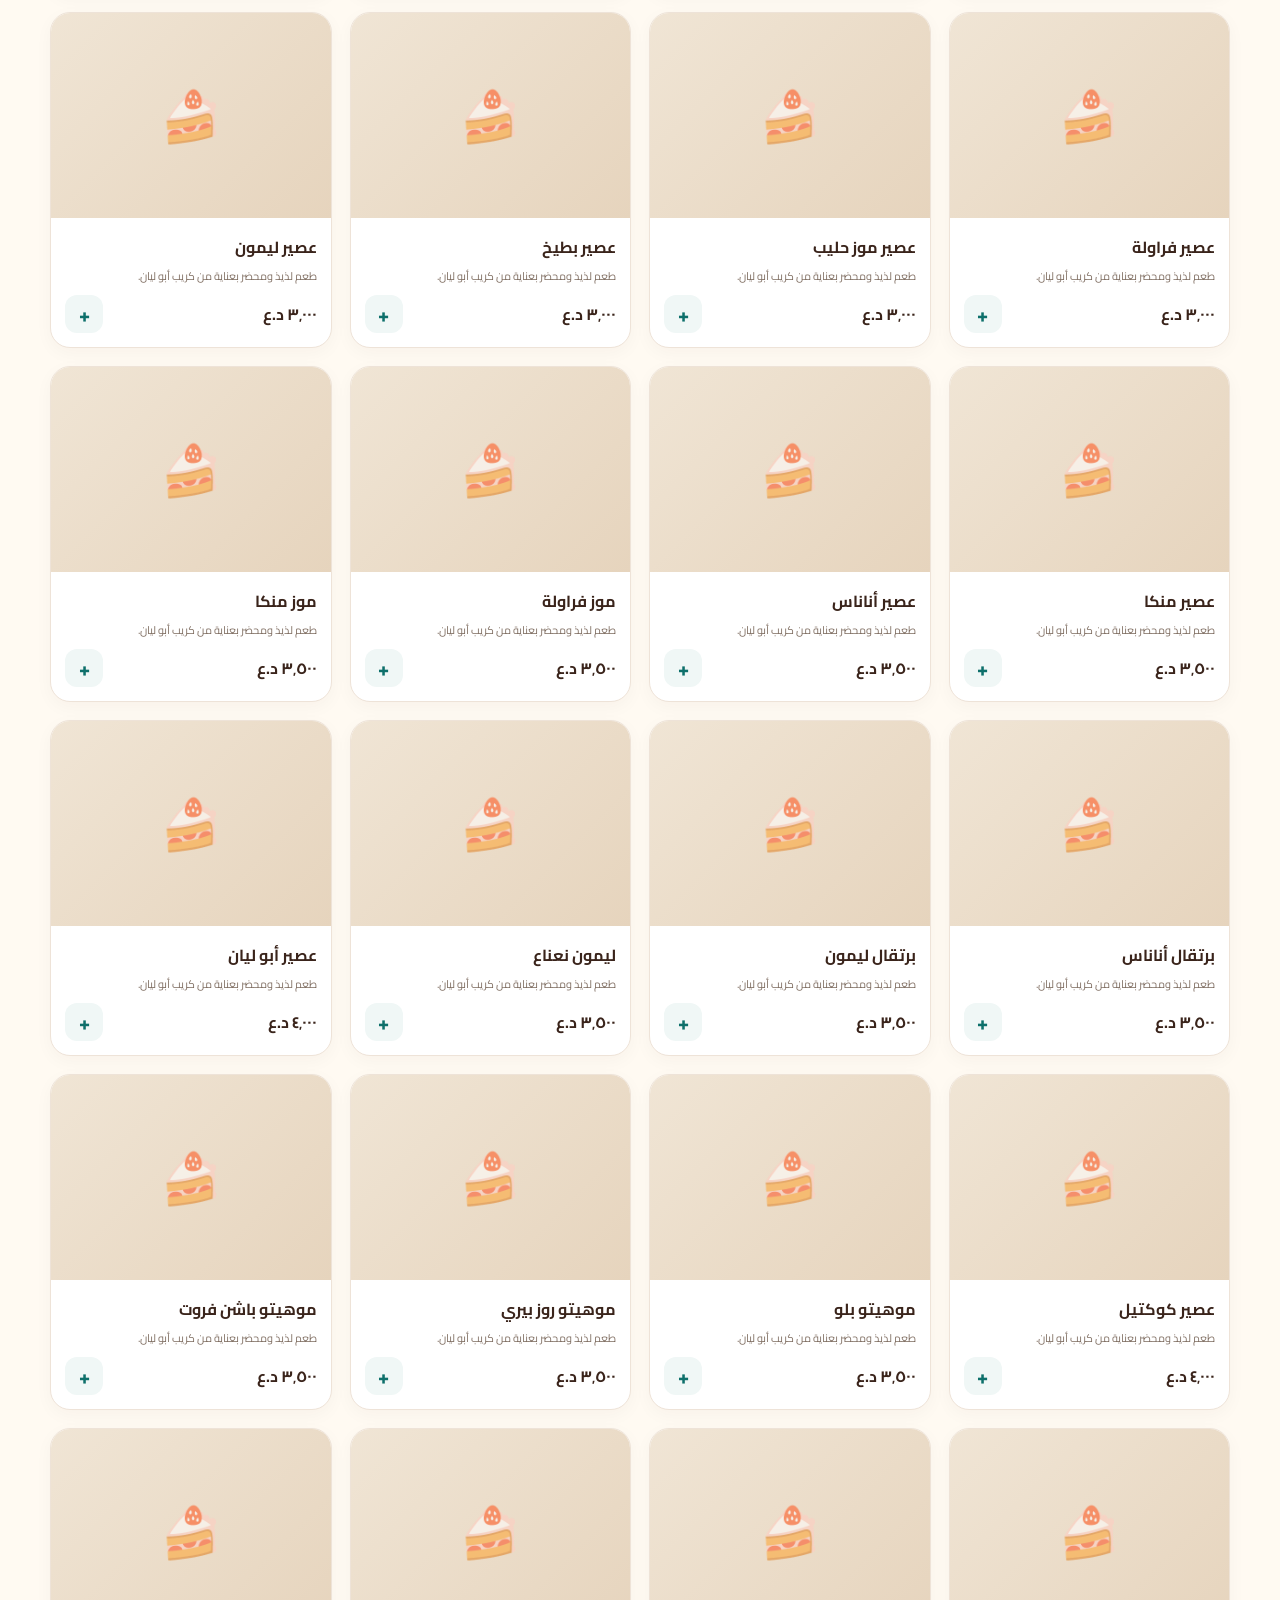
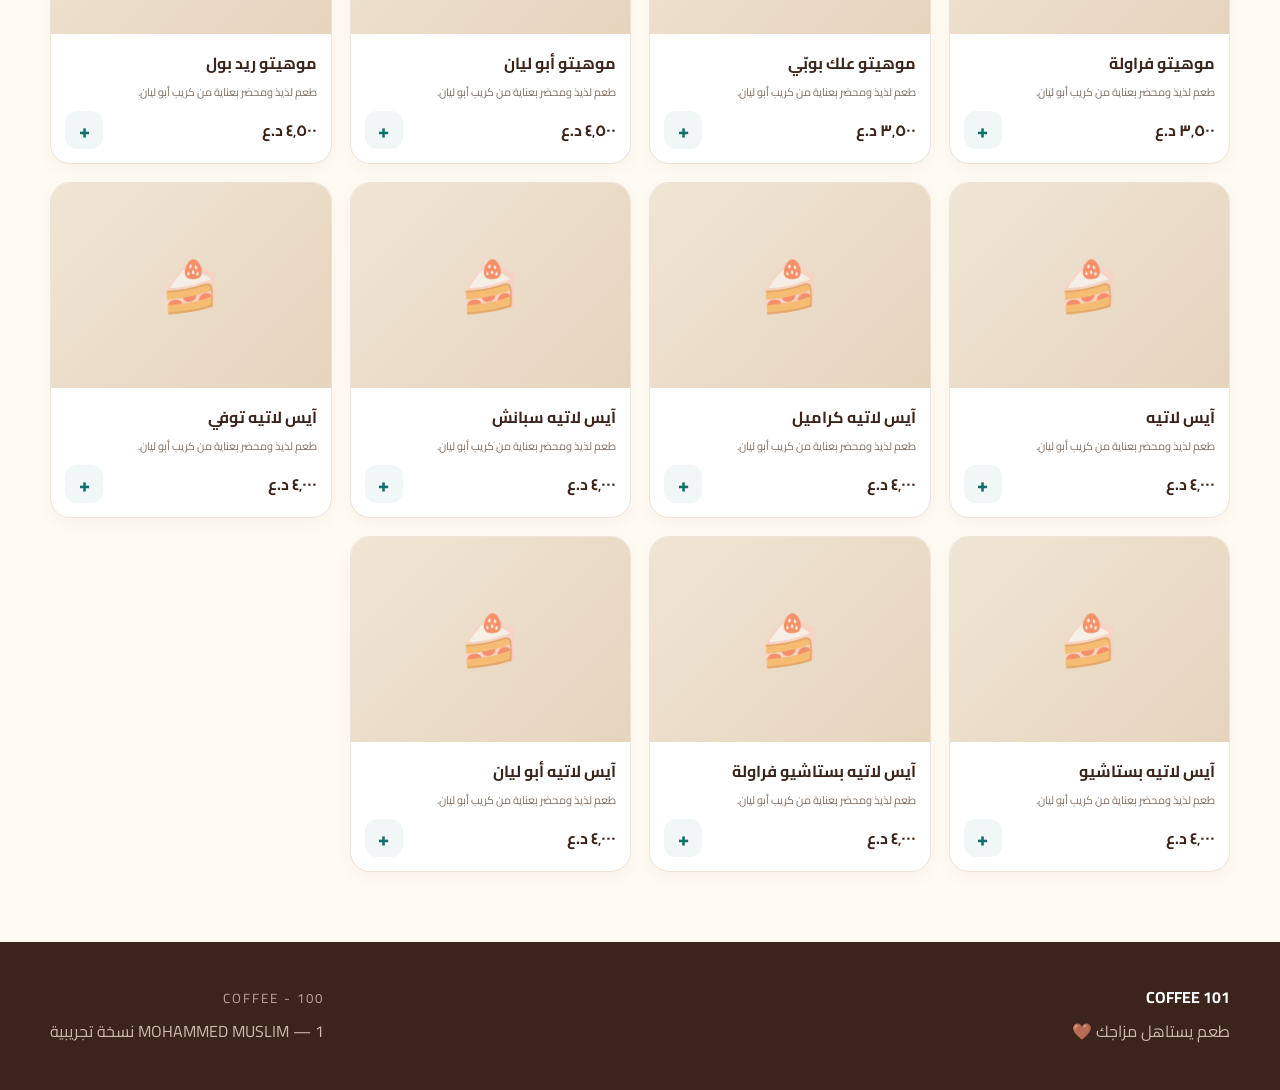
==== commit 2a9ece0b: "Update footer coffee shop name from 'CREPE ABU LAYAN' to '100 - COFFEE'" ====
--- a/index.html
+++ b/index.html
@@ -55,7 +55,7 @@
 
   <footer class="site-footer">
     <div><strong>101 COFFEE </strong><p>طعم يستاهل مزاجك 🤎</p></div>
-    <div><small>CREPE ABU LAYAN</small><p>MOHAMMED MUSLIM  —  1 نسخة تجريبية</p></div>
+    <div><small>100 - COFFEE </small><p>MOHAMMED MUSLIM  —  1 نسخة تجريبية</p></div>
   </footer>
 
   <div class="modal-backdrop" id="productModal"><div class="modal product-modal"><button class="close-btn" data-close>×</button><div id="productDetail"></div></div></div>
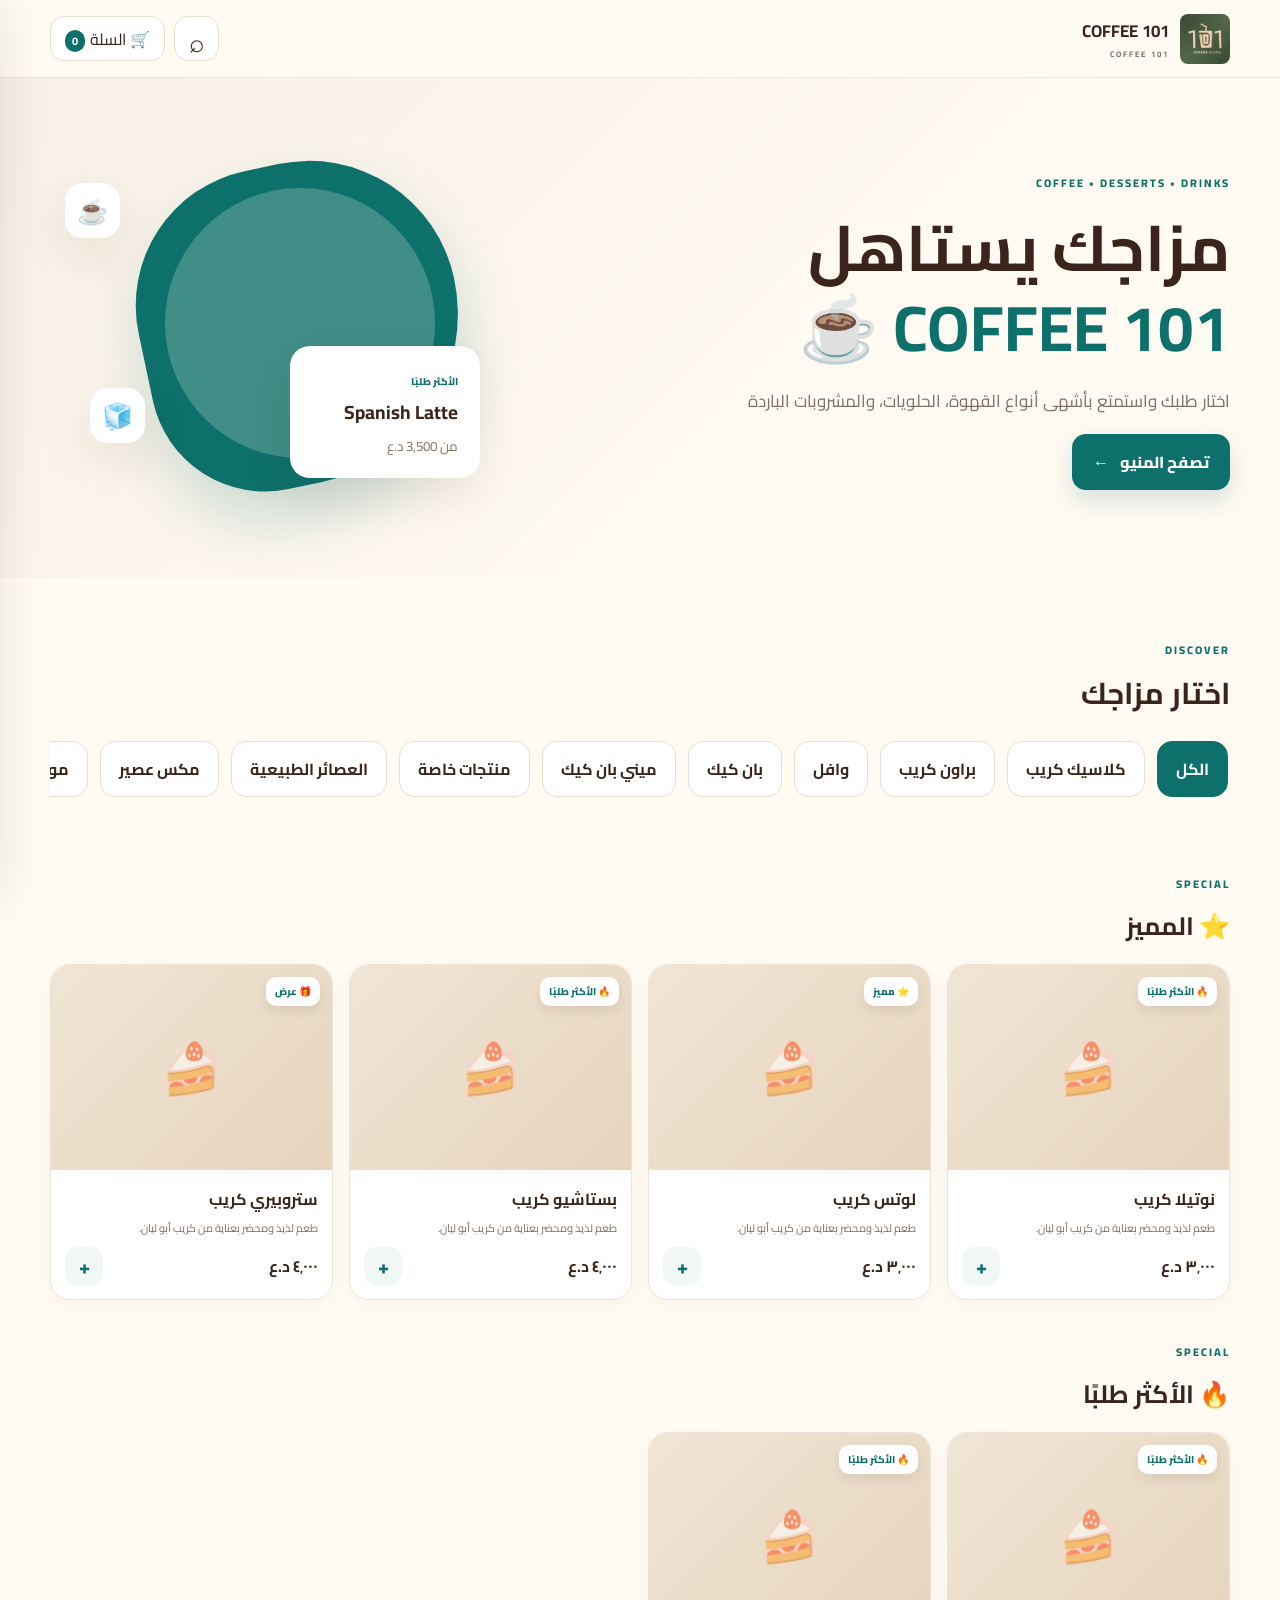
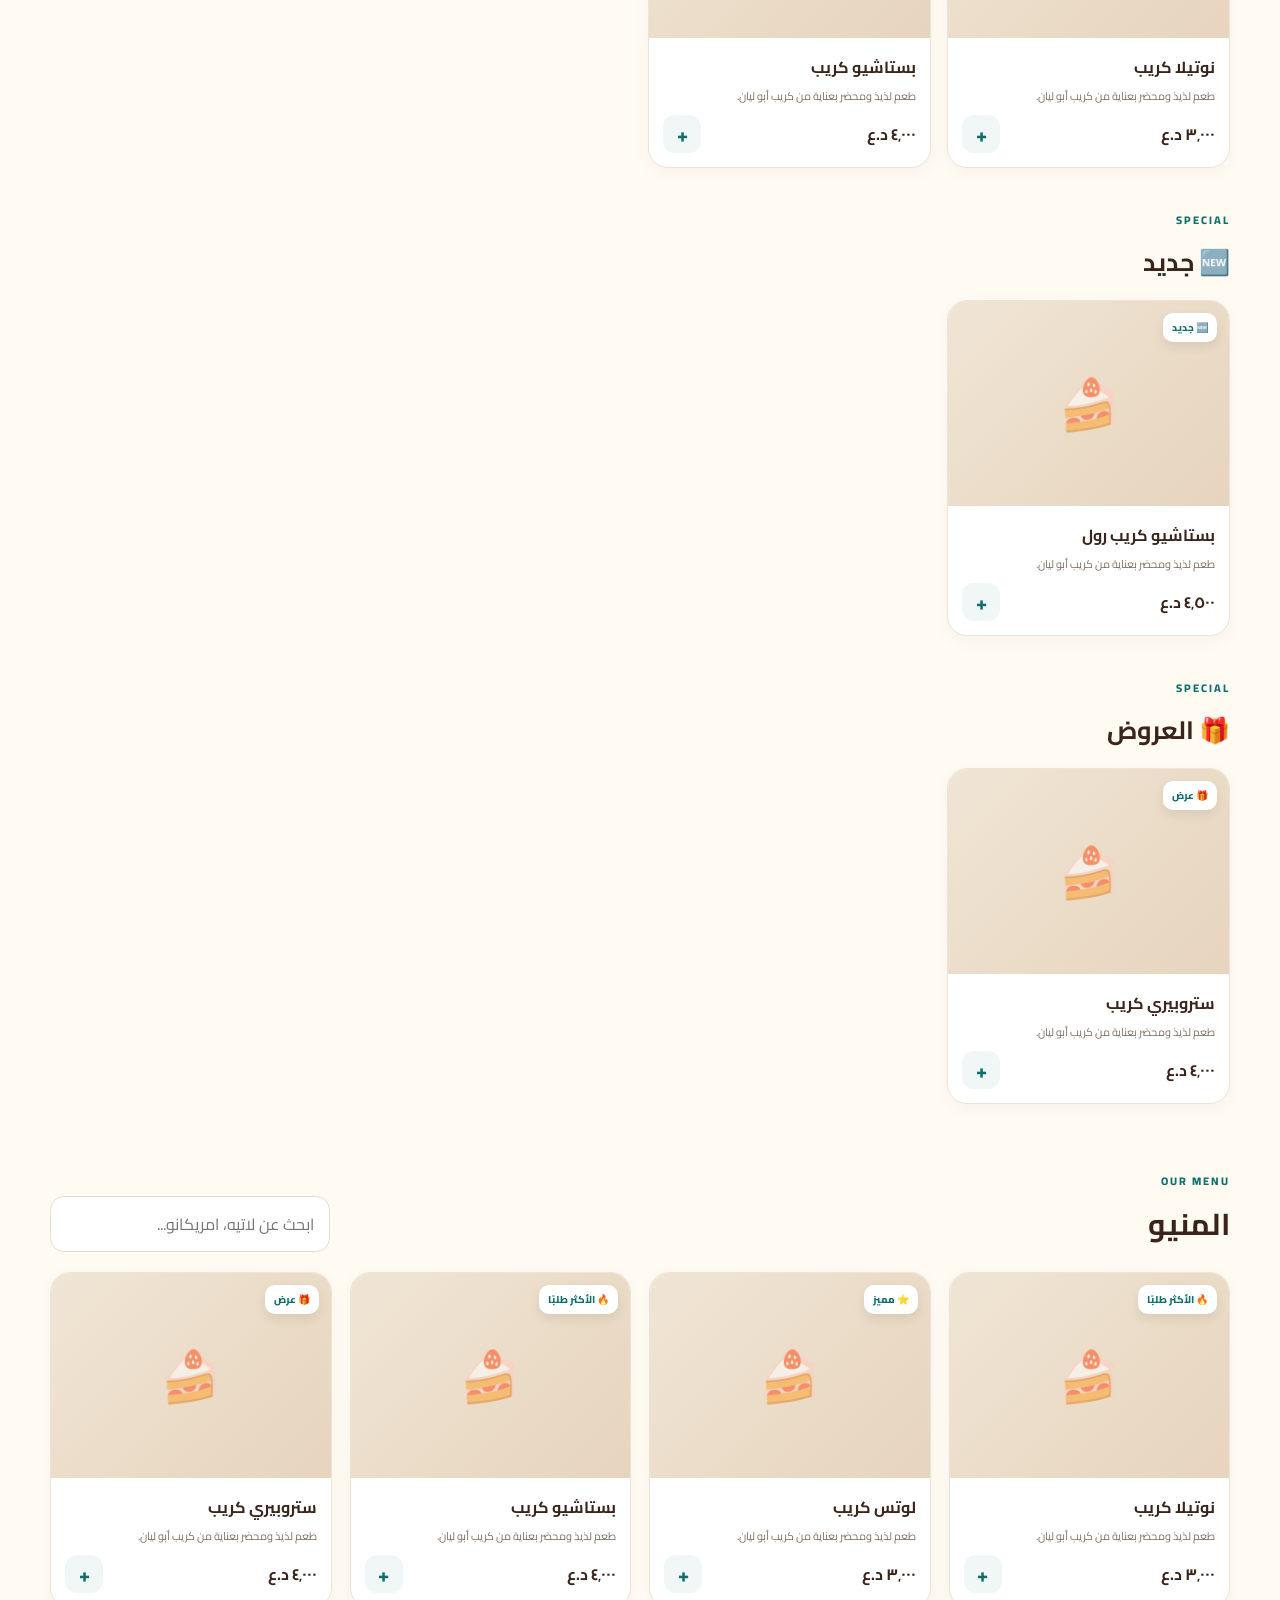
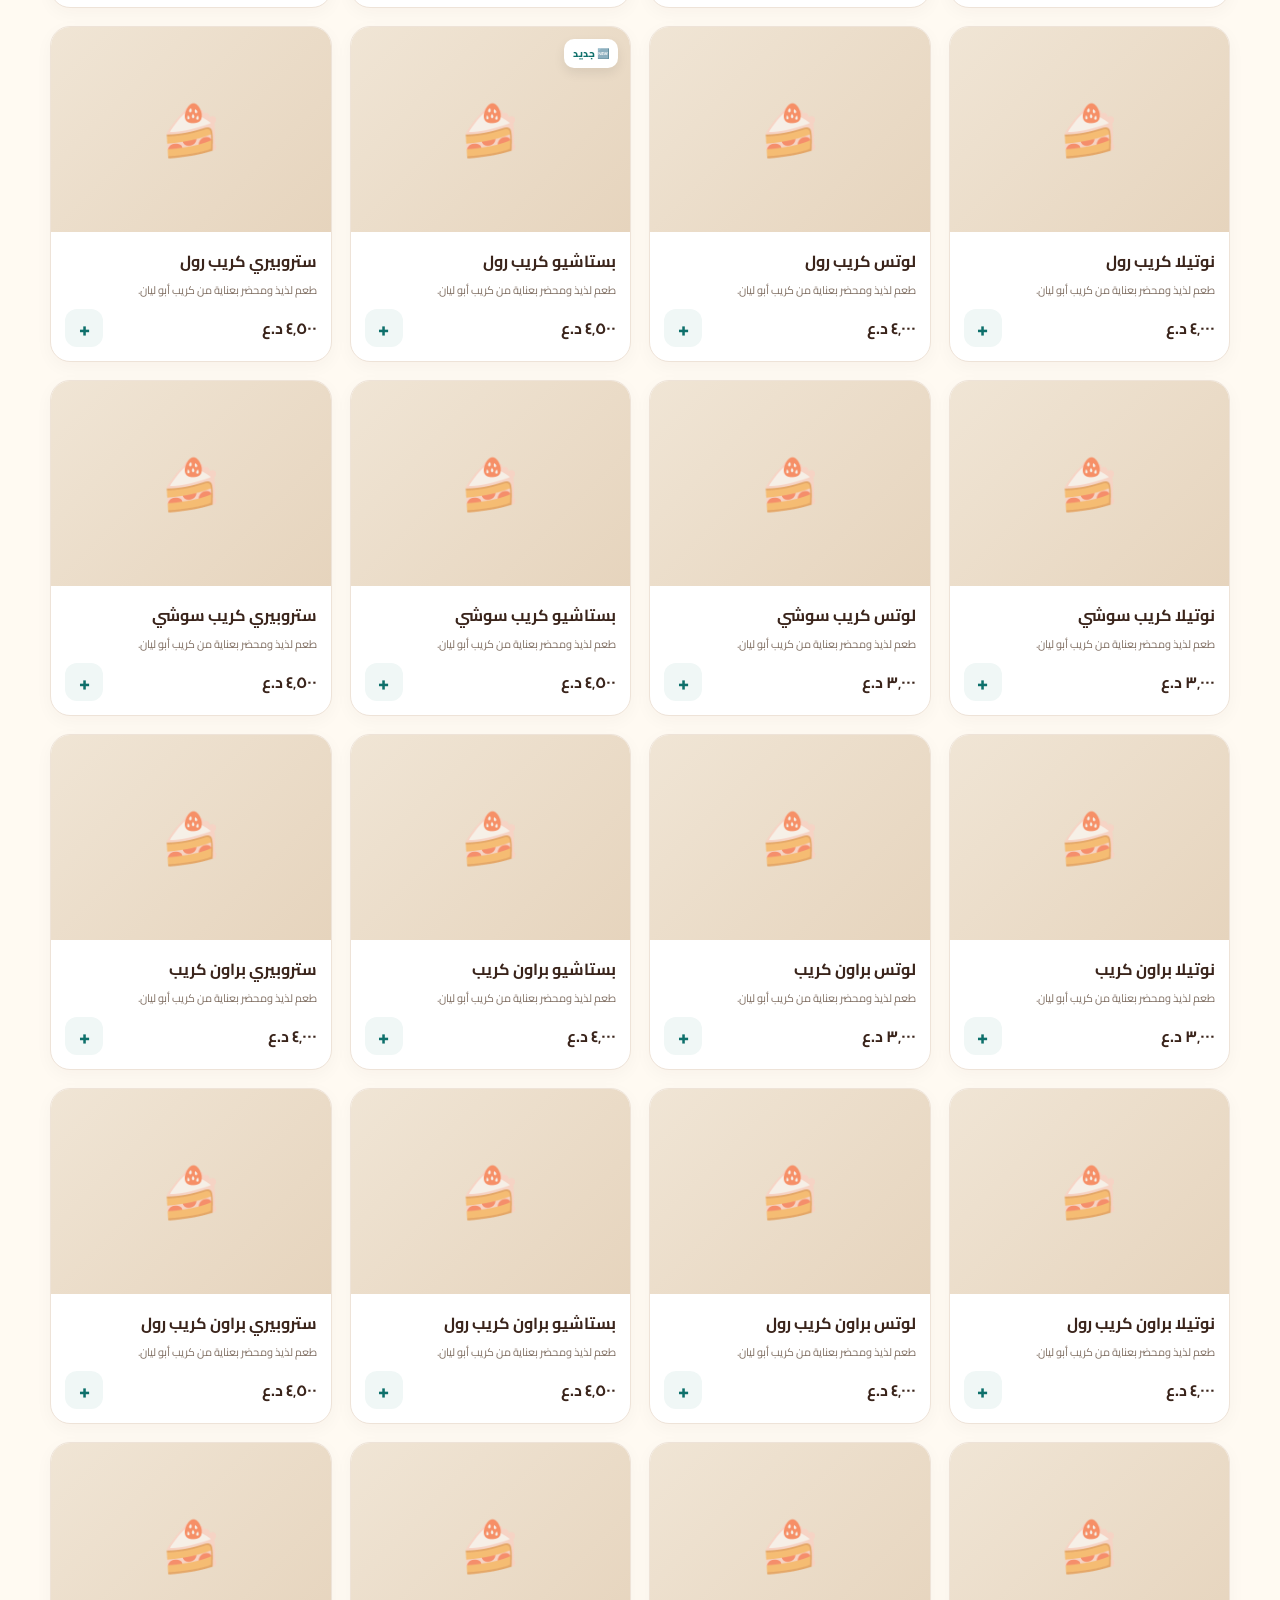
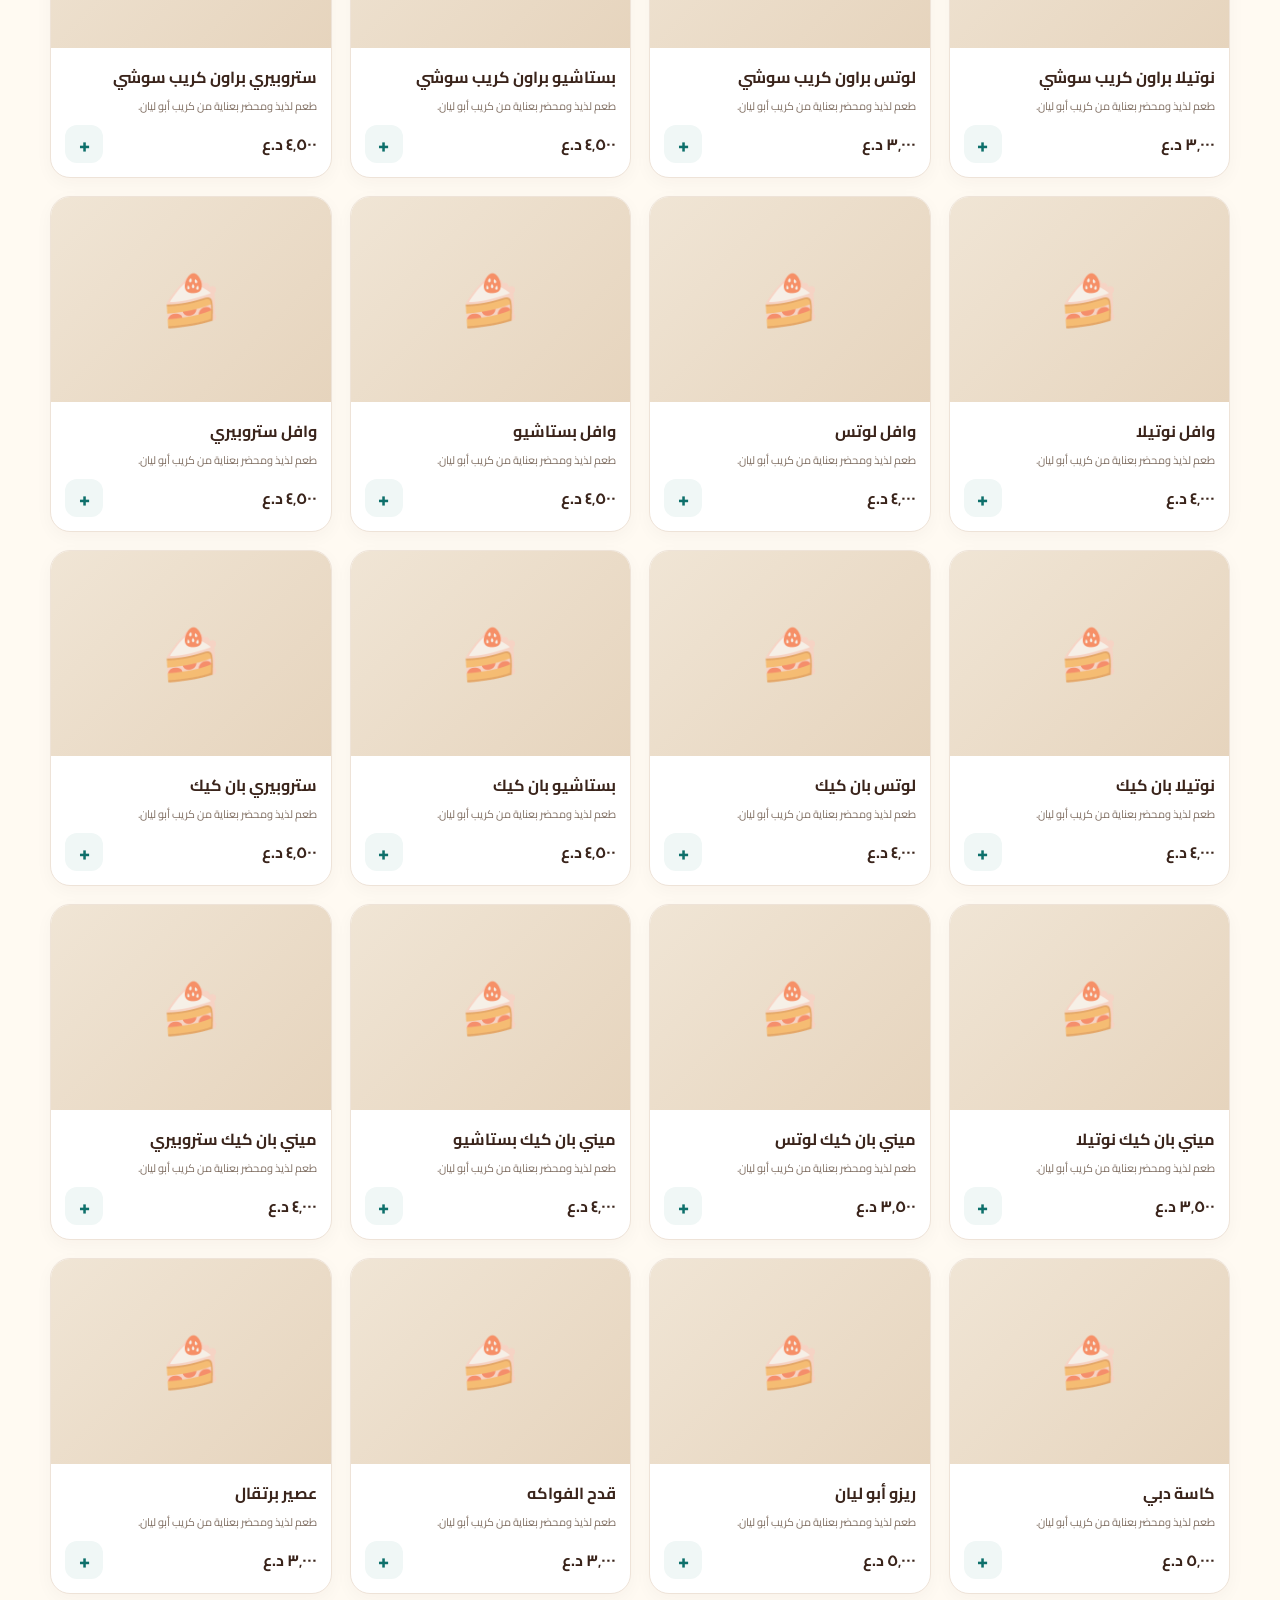
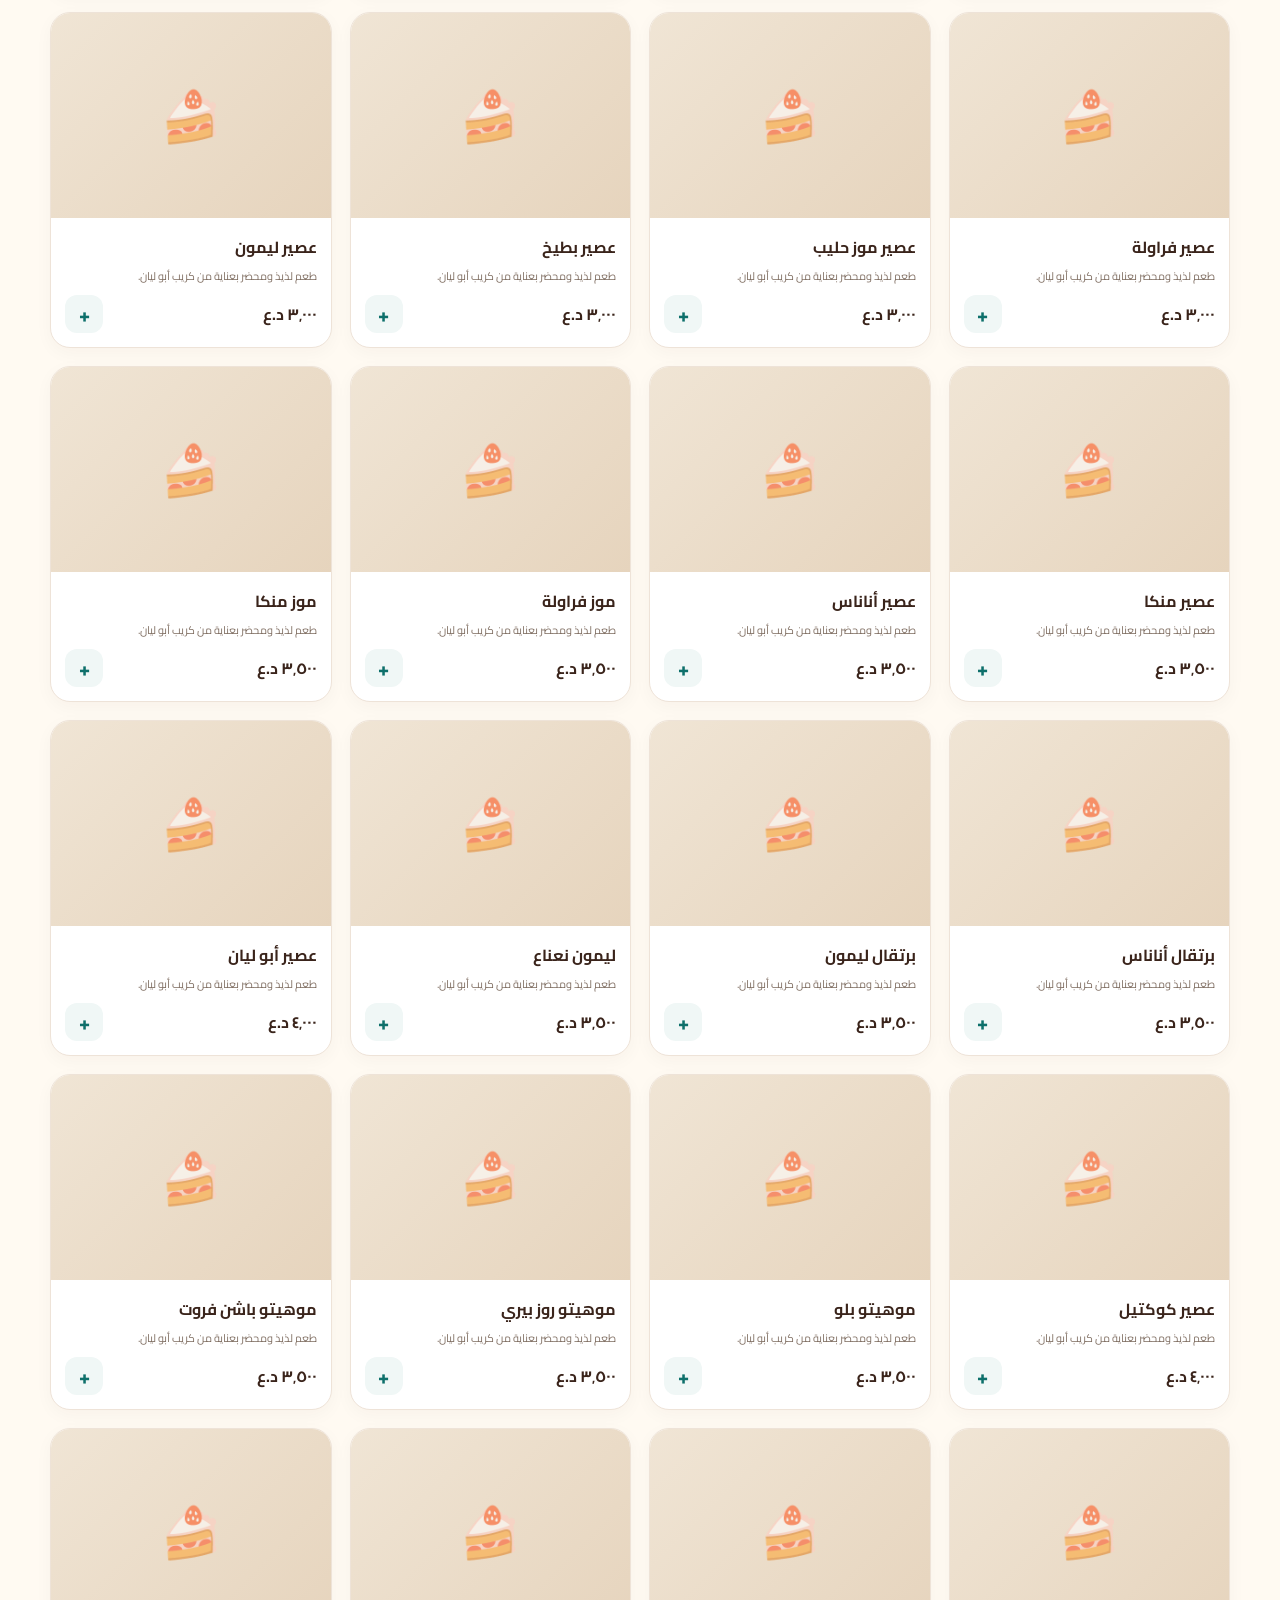
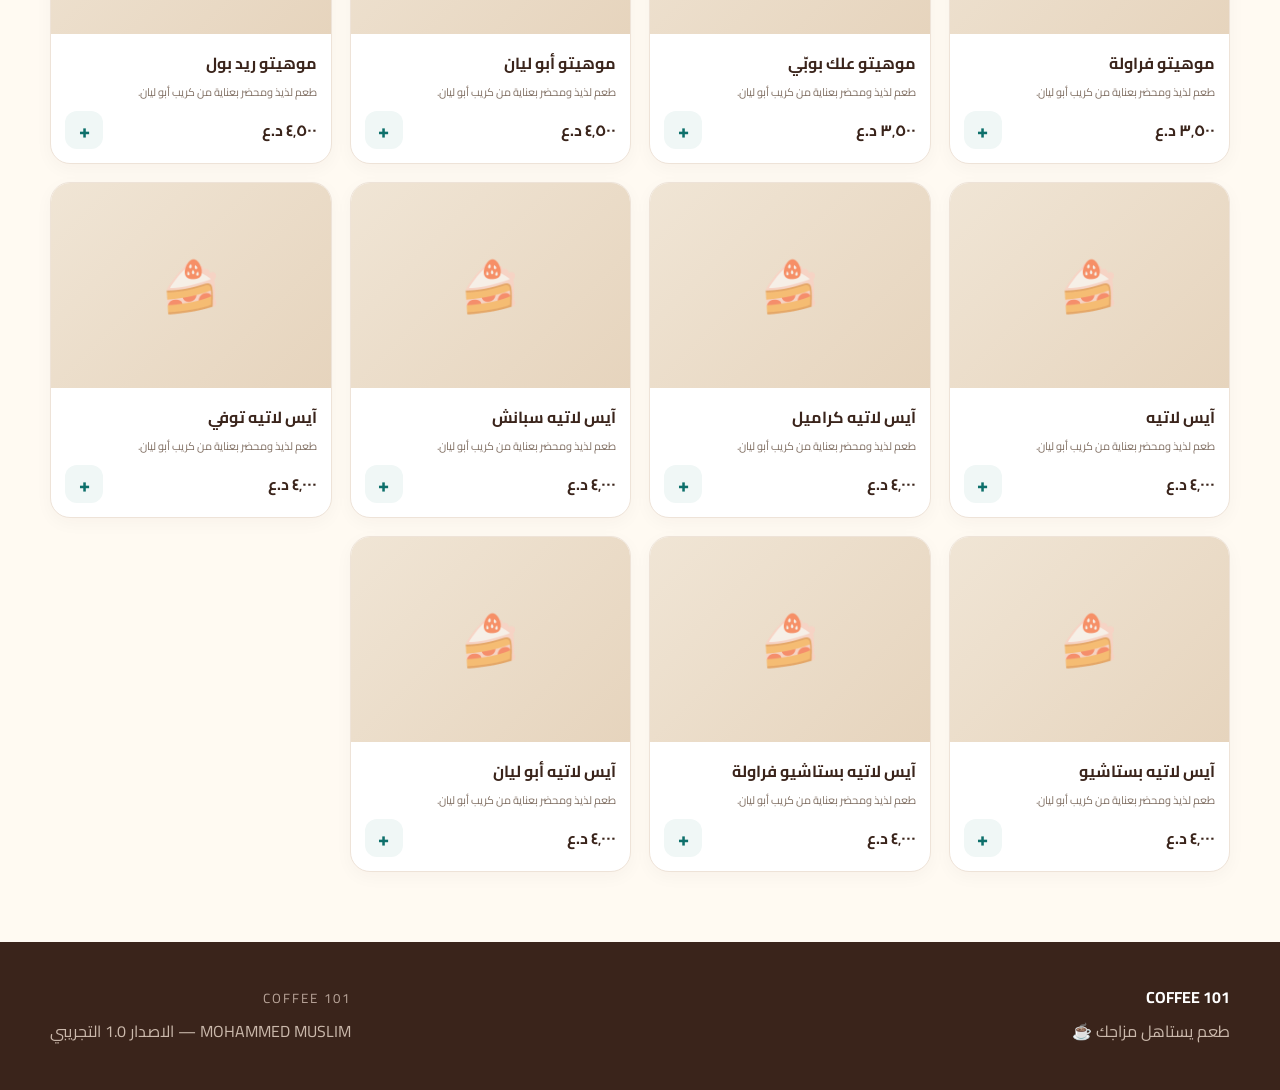
==== commit cc77e09a: "Update theme color and content in index.html" ====
--- a/index.html
+++ b/index.html
@@ -3,16 +3,17 @@
 <head>
   <meta charset="UTF-8">
   <meta name="viewport" content="width=device-width, initial-scale=1.0">
-  <meta name="theme-color" content="#0f6f6b">
-  <title>101 COFFE </title>
+  <!-- تم تعديل هذا اللون ليطابق لون الشعار الأخضر الزيتي بدلاً من اللون القديم -->
+  <meta name="theme-color" content="#445842">
+  <title>101 COFFEE</title>
   <link rel="stylesheet" href="style.css">
 </head>
 <body>
 <header class="site-header">
     <a class="brand" href="#home">
       <!-- الشعار -->
-      <img src="logo.jpg" alt="101 COFFEE " style="height: 50px; width: auto; border-radius: 8px;">
-      <span><strong>101 COFFEE </strong><small>101 COFFEE </small></span>
+      <img src="logo.jpg" alt="101 COFFEE" style="height: 50px; width: auto; border-radius: 8px;">
+      <span><strong>101 COFFEE</strong><small>101 COFFEE</small></span>
     </a>
     <div class="header-actions">
       <button class="icon-btn" id="searchBtn" aria-label="البحث">⌕</button>
@@ -23,16 +24,16 @@
   <main id="home">
     <section class="hero">
       <div class="hero-copy">
-        <span class="eyebrow">CREPE • WAFFLE • DRINKS</span>
-        <h1>مزاجك يستاهل<br><em>101 COFFEE </em> 🤎</h1>
-        <p>اختار طلبك واستمتع بأشهى الكريب والوافل والمشروبات</p>
+        <span class="eyebrow">COFFEE • DESSERTS • DRINKS</span>
+        <h1>مزاجك يستاهل<br><em>101 COFFEE</em> ☕</h1>
+        <p>اختار طلبك واستمتع بأشهى أنواع القهوة، الحلويات، والمشروبات الباردة</p>
         <button class="primary-btn" id="menuBtn">تصفح المنيو <span>←</span></button>
       </div>
       <div class="hero-art">
         <div class="hero-blob"></div>
-        <div class="hero-card"><span>الأكثر طلبًا</span><strong>Nutella Crepe</strong><small>من 3,000 د.ع</small></div>
-        <div class="floating-dot dot-one">🍓</div>
-        <div class="floating-dot dot-two">🍫</div>
+        <div class="hero-card"><span>الأكثر طلبًا</span><strong>Spanish Latte</strong><small>من 3,500 د.ع</small></div>
+        <div class="floating-dot dot-one">☕</div>
+        <div class="floating-dot dot-two">🧊</div>
       </div>
     </section>
 
@@ -47,15 +48,15 @@
     <section class="catalog container" id="catalog">
       <div class="catalog-head">
         <div><span class="eyebrow">OUR MENU</span><h2>المنيو</h2></div>
-        <div class="search-wrap" id="searchWrap"><input id="searchInput" type="search" placeholder="ابحث عن نوتيلا، لوتس..." autocomplete="off"></div>
+        <div class="search-wrap" id="searchWrap"><input id="searchInput" type="search" placeholder="ابحث عن لاتيه، امريكانو..." autocomplete="off"></div>
       </div>
       <div id="productsGrid" class="products-grid"></div>
     </section>
   </main>
 
   <footer class="site-footer">
-    <div><strong>101 COFFEE </strong><p>طعم يستاهل مزاجك 🤎</p></div>
-    <div><small>100 - COFFEE </small><p>MOHAMMED MUSLIM  —  1 نسخة تجريبية</p></div>
+    <div><strong>101 COFFEE</strong><p>طعم يستاهل مزاجك ☕</p></div>
+    <div><small>101 COFFEE</small><p>MOHAMMED MUSLIM  —  الاصدار 1.0 التجريبي</p></div>
   </footer>
 
   <div class="modal-backdrop" id="productModal"><div class="modal product-modal"><button class="close-btn" data-close>×</button><div id="productDetail"></div></div></div>
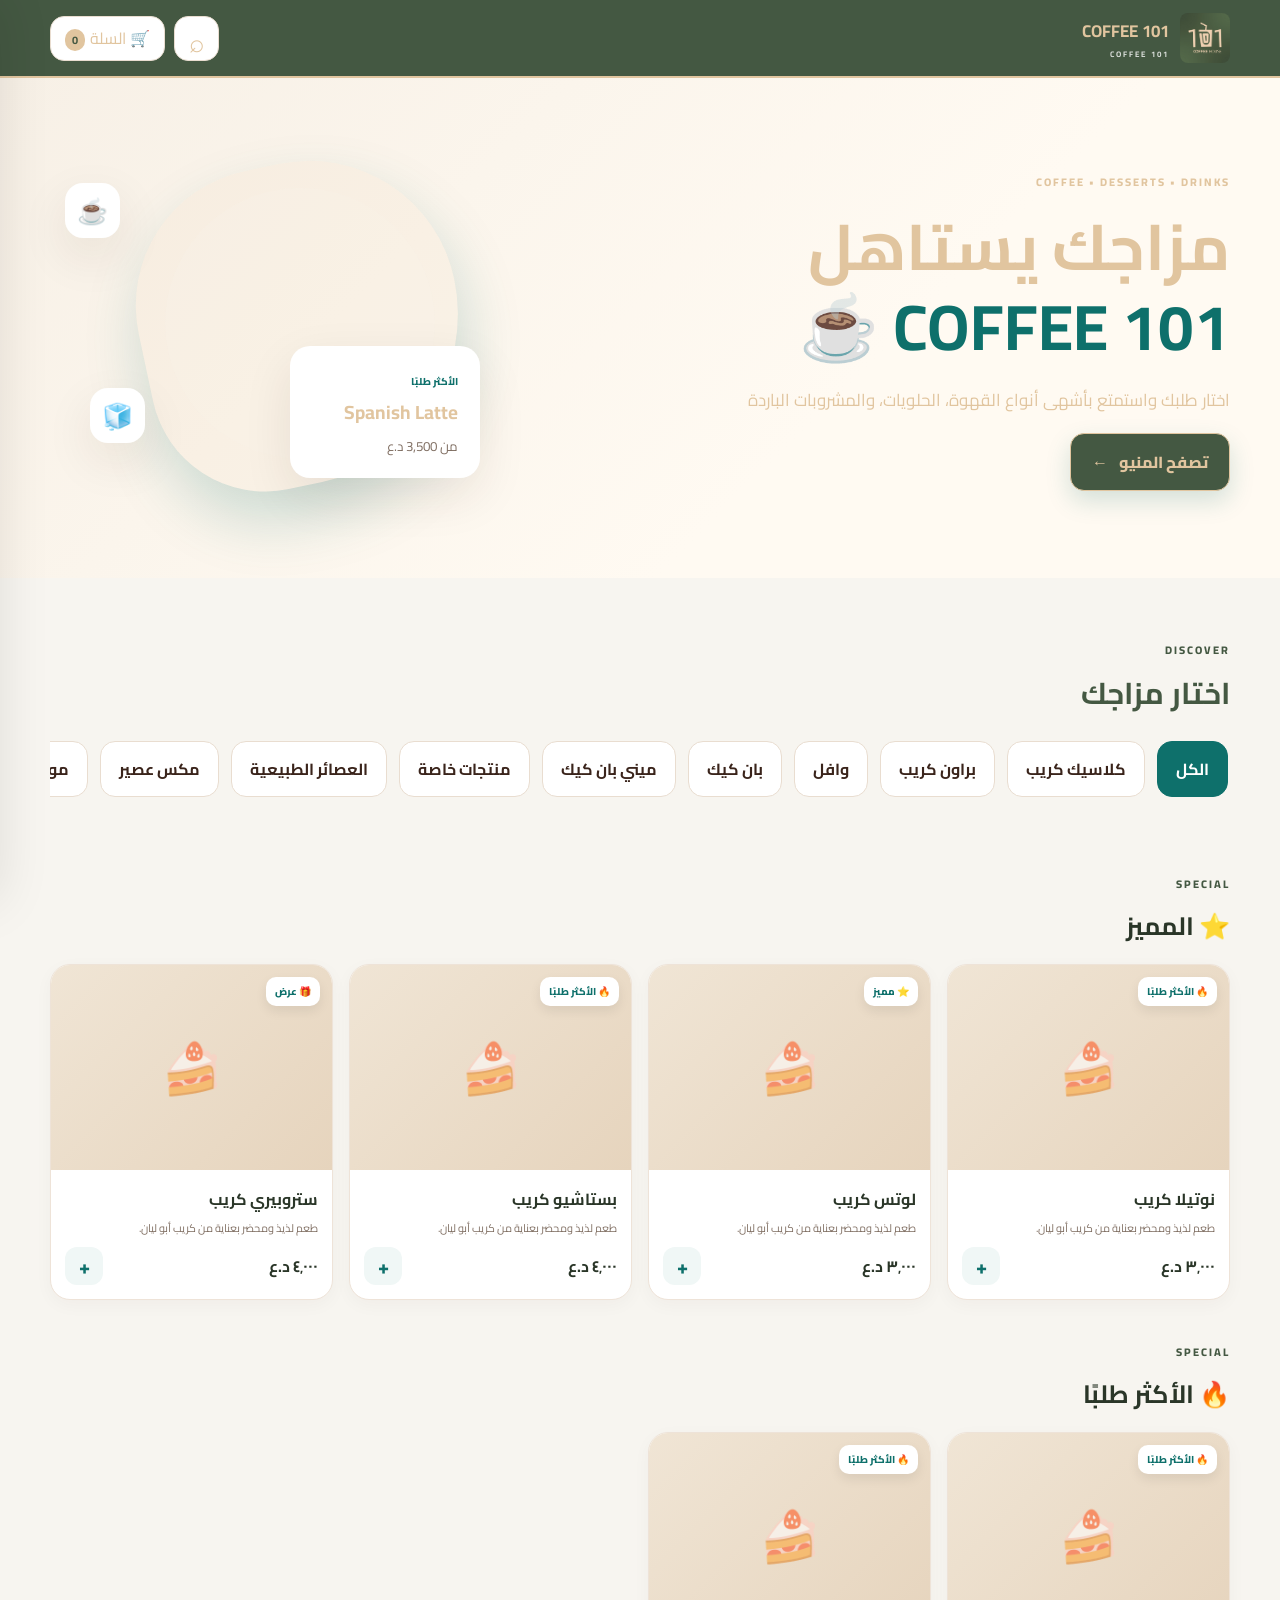
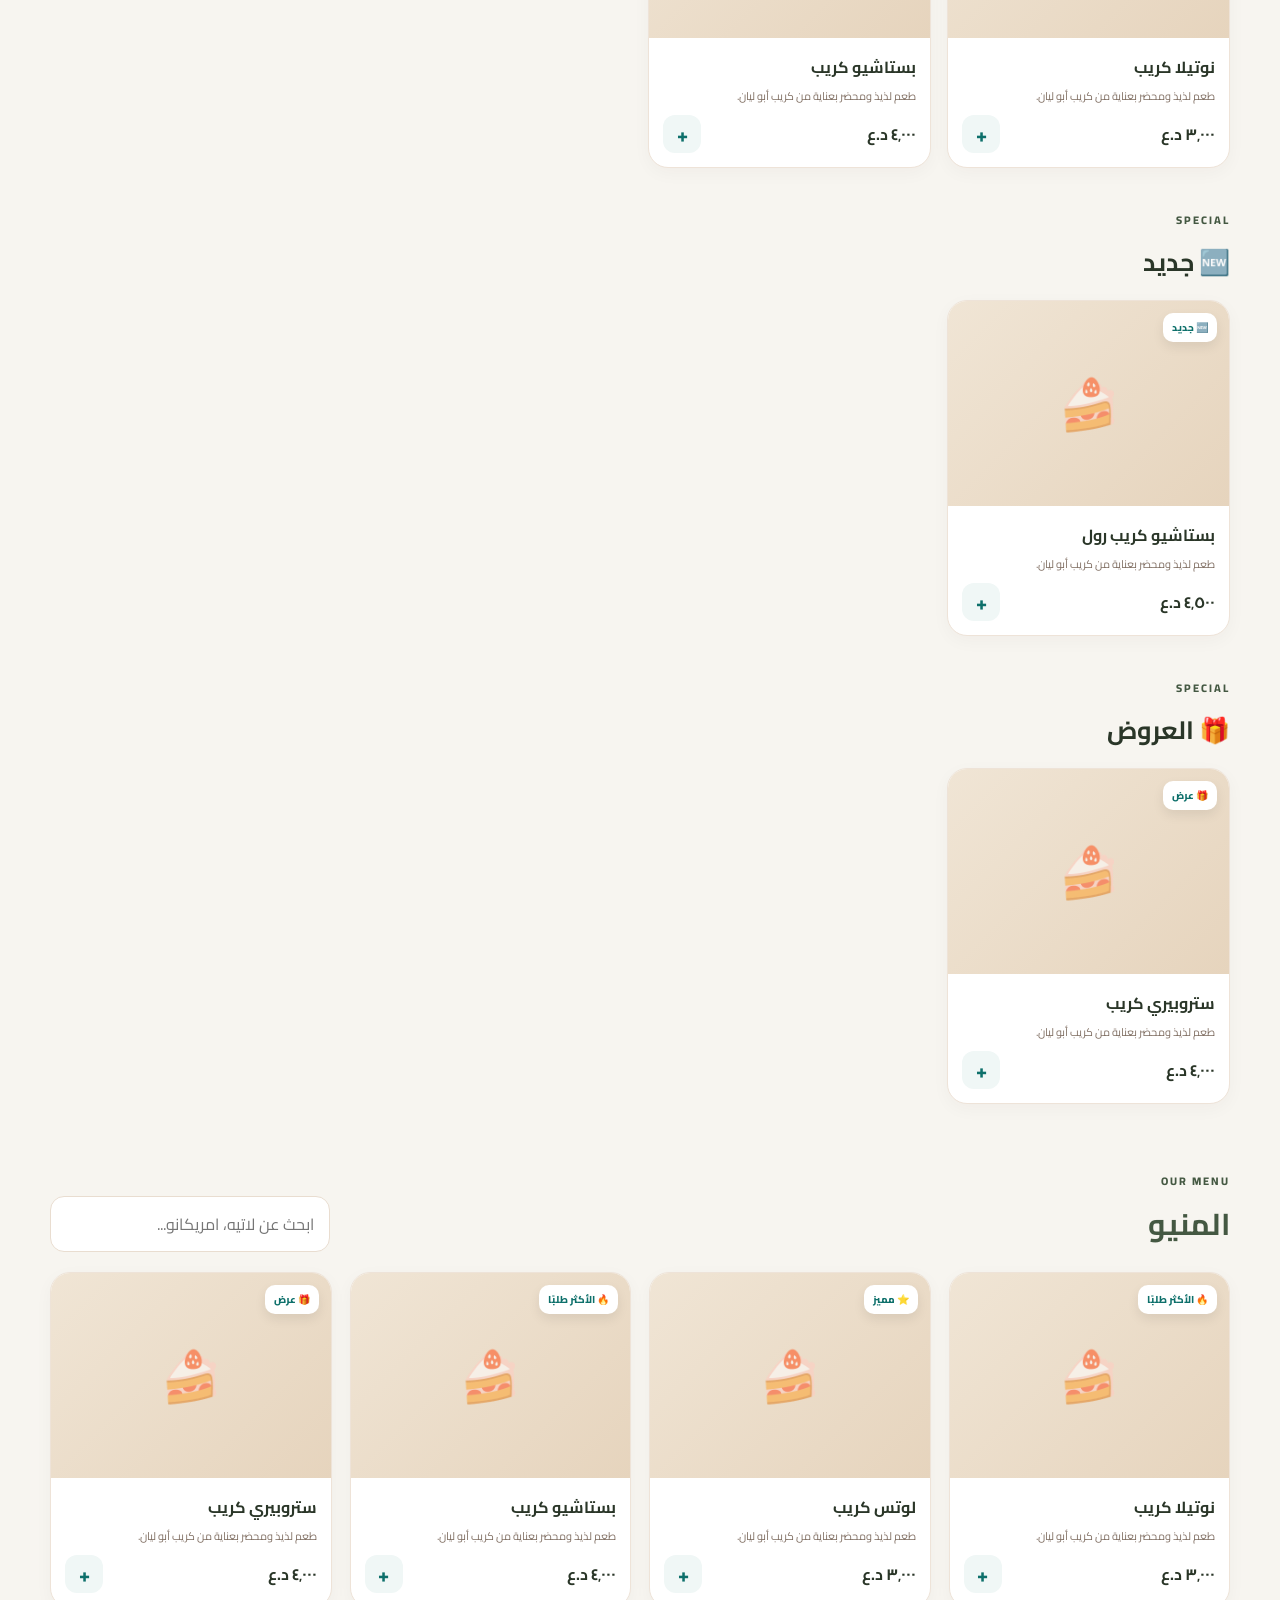
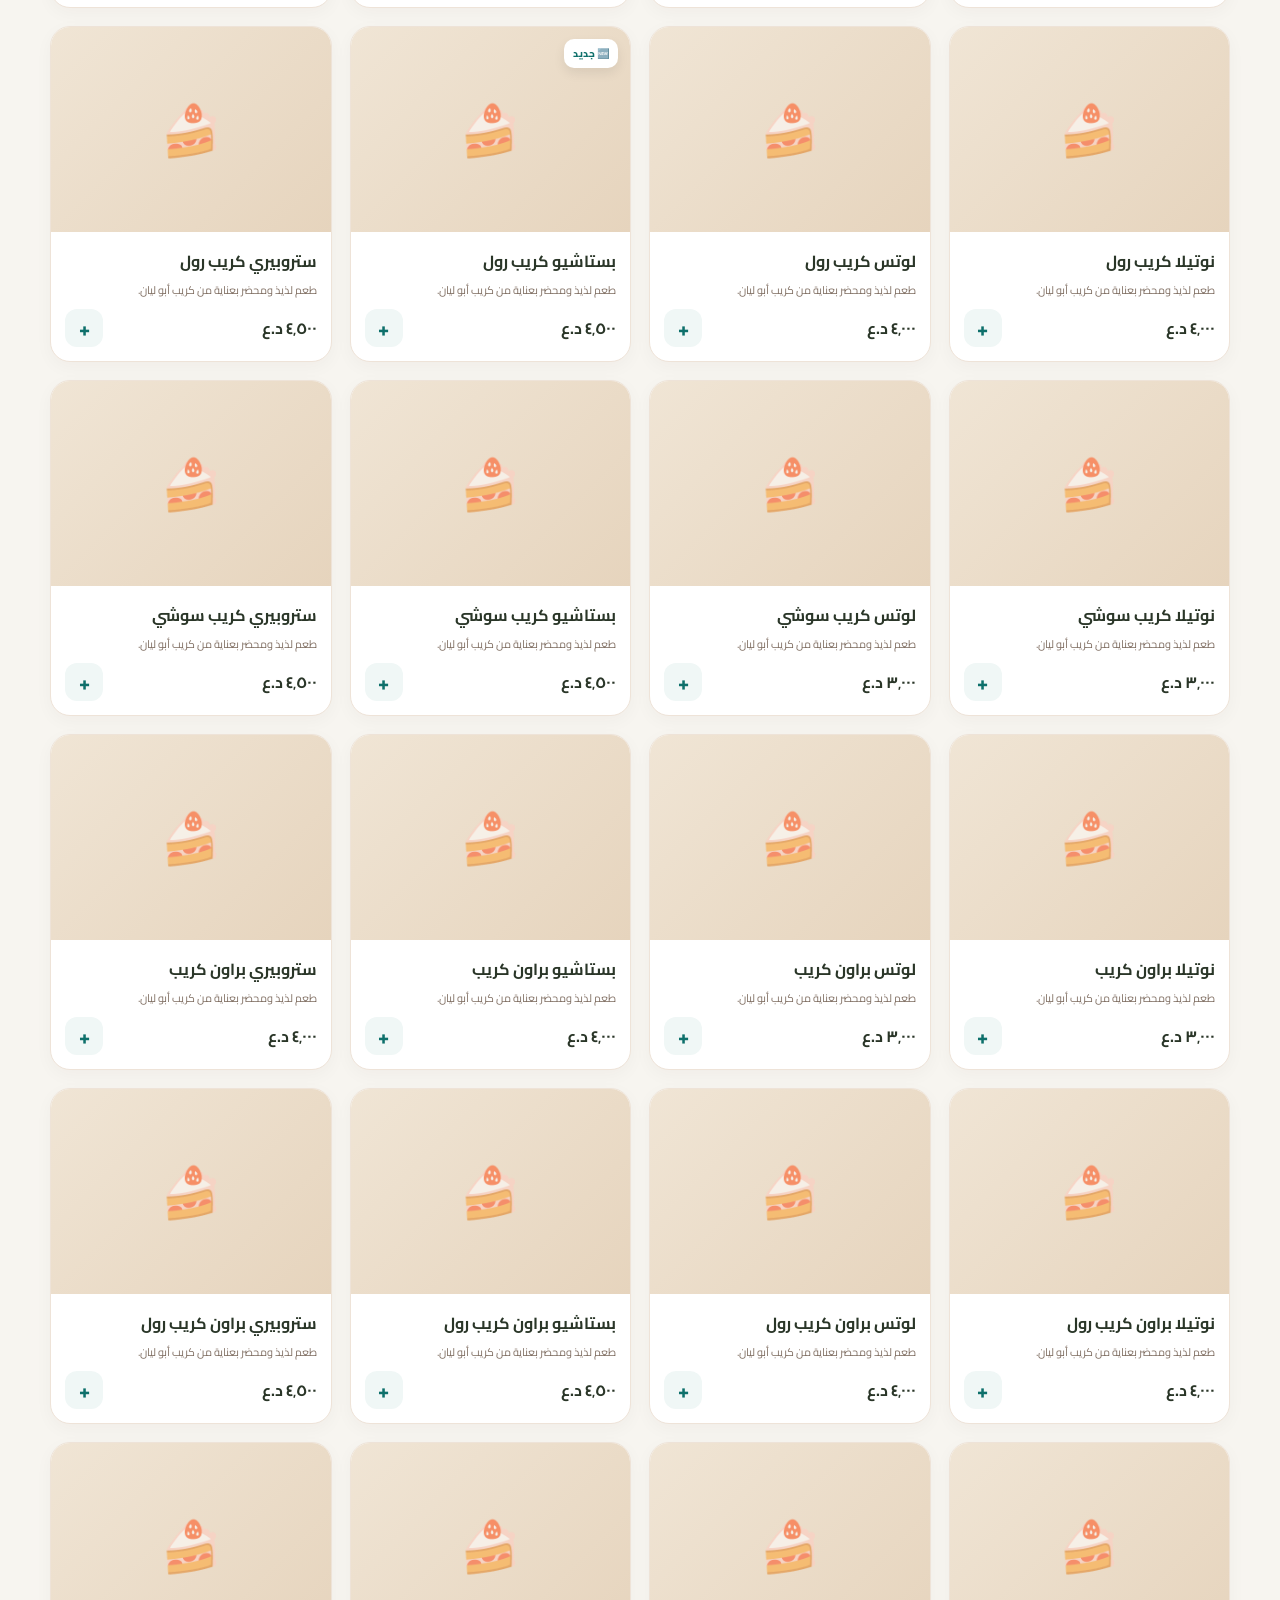
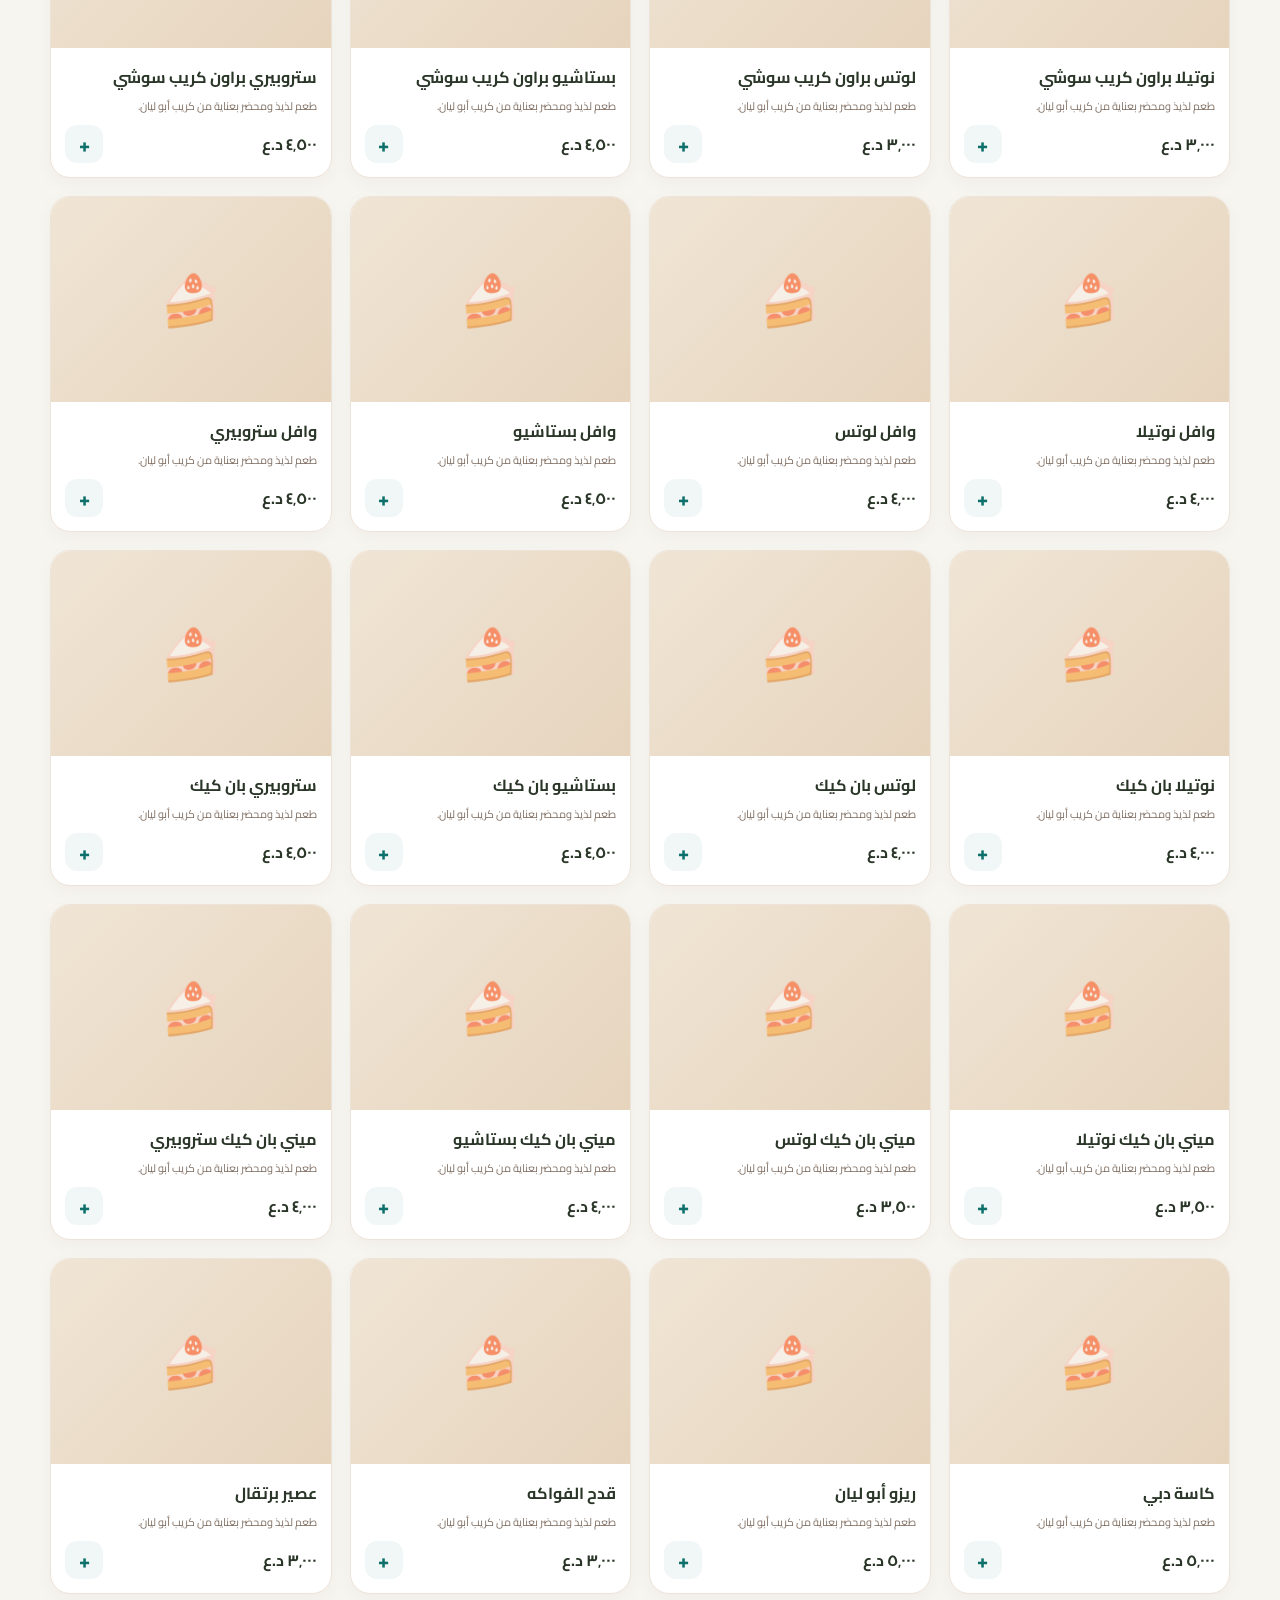
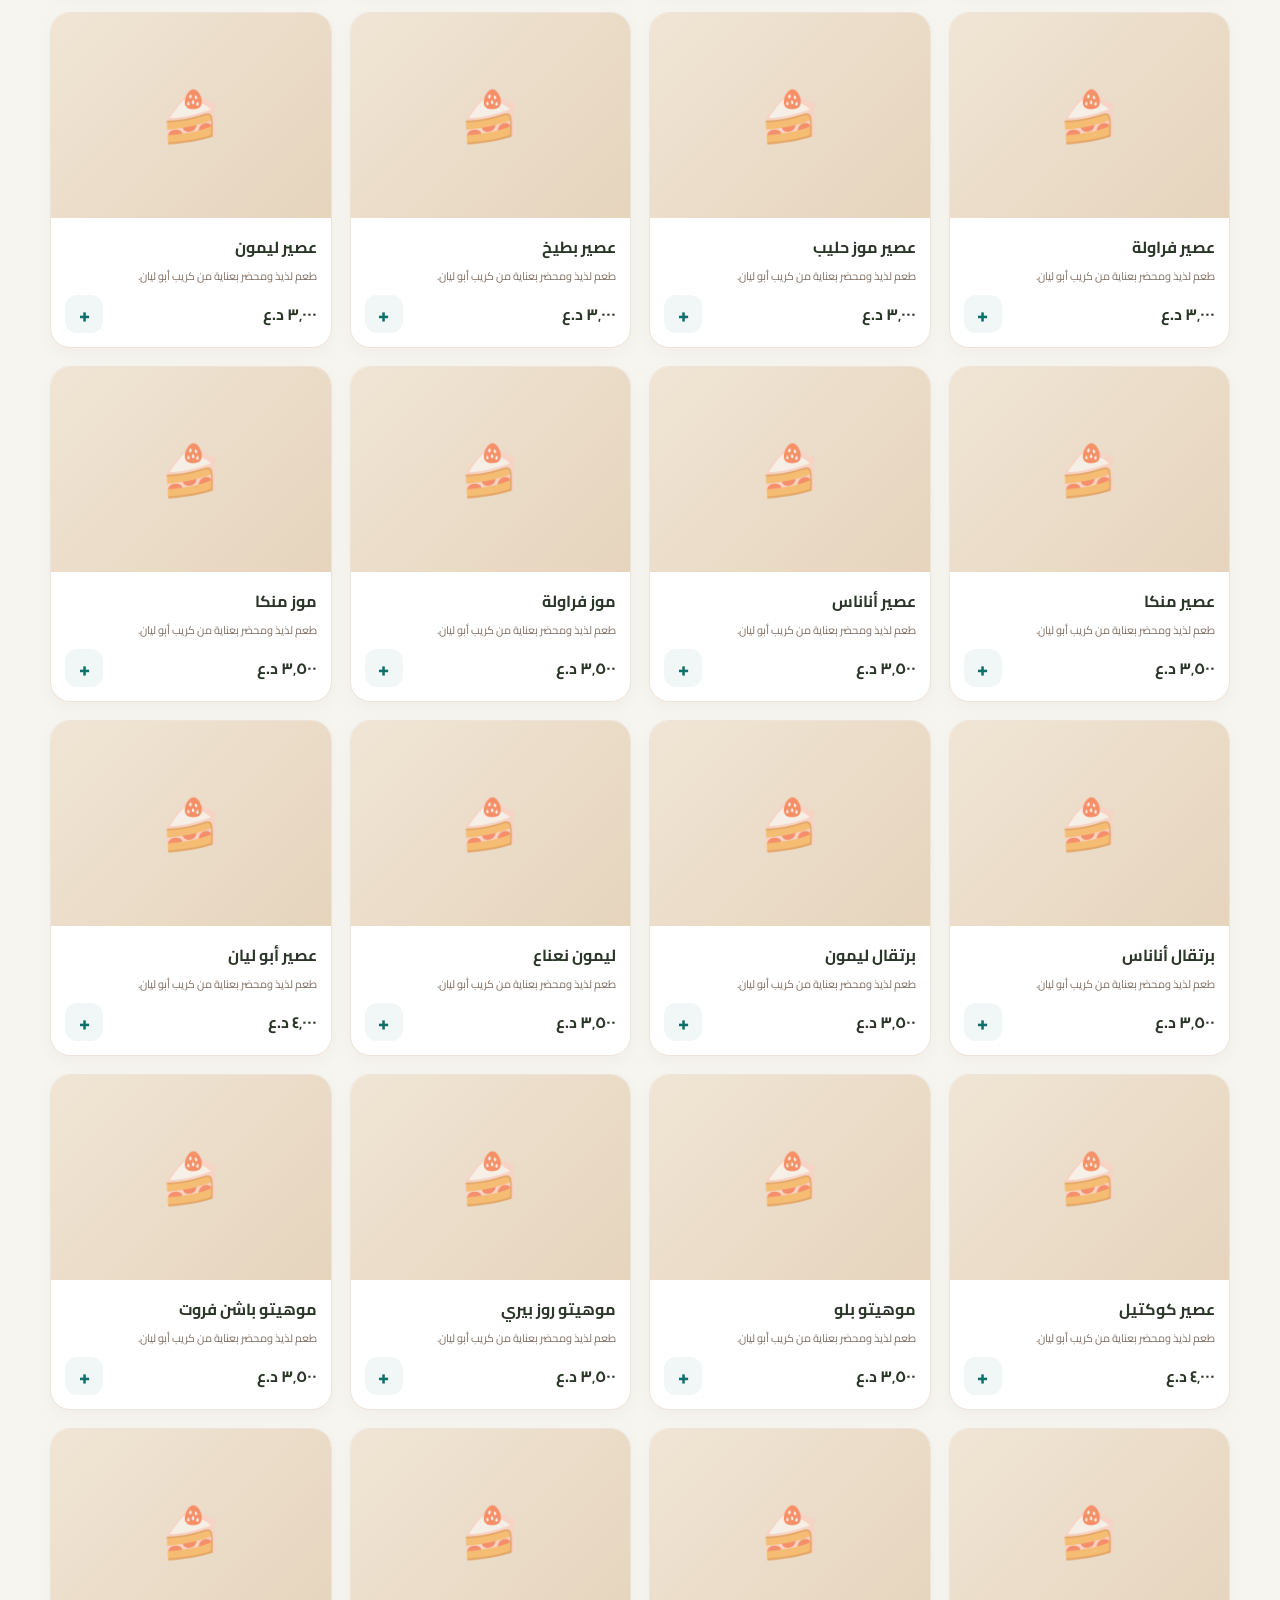
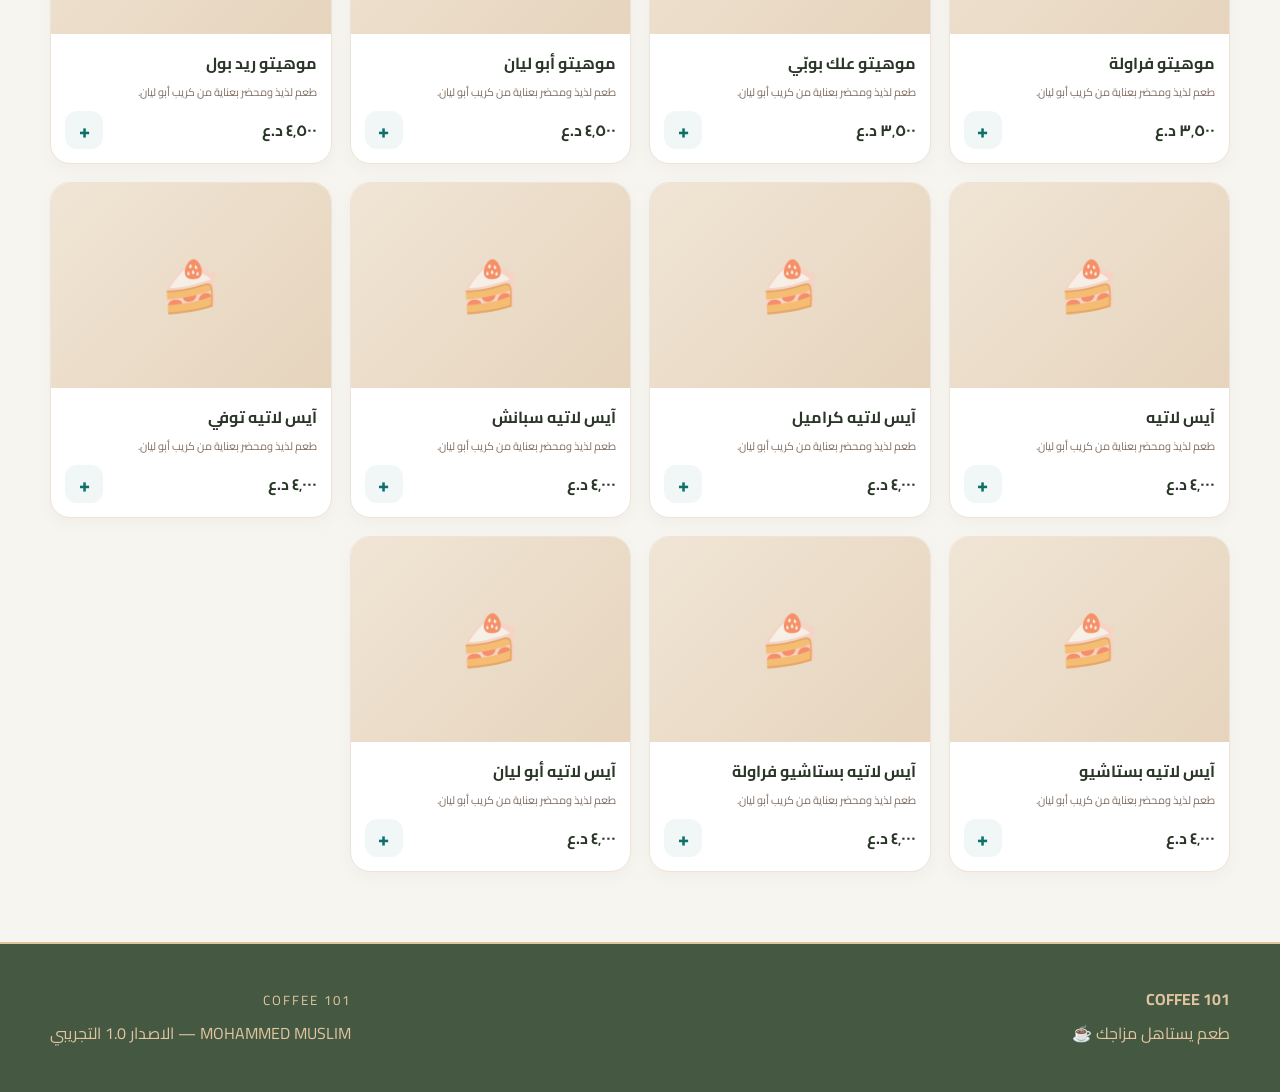
==== commit 8e6d7914: "Implement brand color scheme and style updates Added CSS variables for brand colors and updated styl" ====
--- a/index.html
+++ b/index.html
@@ -3,10 +3,51 @@
 <head>
   <meta charset="UTF-8">
   <meta name="viewport" content="width=device-width, initial-scale=1.0">
-  <!-- تم تعديل هذا اللون ليطابق لون الشعار الأخضر الزيتي بدلاً من اللون القديم -->
   <meta name="theme-color" content="#445842">
   <title>101 COFFEE</title>
   <link rel="stylesheet" href="style.css">
+  
+  <!-- ألوان هوية 101 COFFEE لواجهة الزبون -->
+  <style>
+    :root {
+      --coffee-green: #445842; /* الأخضر الزيتي الأساسي */
+      --coffee-beige: #E1C59F; /* البيج الذهبي */
+      --coffee-bg: #F7F5F0;    /* خلفية بيج فاتحة مريحة للعين */
+      --coffee-dark: #2A3628;  /* أخضر داكن للنصوص */
+    }
+
+    /* تعديل الخلفية العامة للموقع */
+    body { background-color: var(--coffee-bg) !important; color: var(--coffee-dark); }
+
+    /* تعديل الشريط العلوي (الهيدر) */
+    .site-header { background-color: var(--coffee-green) !important; border-bottom: 2px solid var(--coffee-beige); }
+    .site-header .brand span strong { color: var(--coffee-beige) !important; }
+    .site-header .brand span small { color: #ffffff !important; opacity: 0.8; }
+    .header-actions button { color: var(--coffee-beige) !important; }
+    #cartCount { background-color: var(--coffee-beige) !important; color: var(--coffee-green) !important; }
+
+    /* تعديل القسم الترحيبي (Hero) */
+    .hero { background-color: var(--coffee-green) !important; color: var(--coffee-beige) !important; }
+    .hero h1, .hero p, .hero .eyebrow { color: var(--coffee-beige) !important; }
+    .hero-blob { background-color: rgba(225, 197, 159, 0.1) !important; }
+
+    /* تعديل الأزرار الأساسية */
+    .primary-btn { background-color: var(--coffee-green) !important; color: var(--coffee-beige) !important; border: 1px solid var(--coffee-beige); }
+    .primary-btn:hover { background-color: #354533 !important; }
+    .whatsapp-btn { background-color: var(--coffee-green) !important; color: var(--coffee-beige) !important; }
+
+    /* تعديل العناوين والنصوص البارزة */
+    .section-heading h2, .catalog-head h2 { color: var(--coffee-green) !important; }
+    .eyebrow { color: var(--coffee-green) !important; }
+
+    /* تعديل الفوتر (أسفل الموقع) */
+    .site-footer { background-color: var(--coffee-green) !important; color: var(--coffee-beige) !important; border-top: 2px solid var(--coffee-beige); }
+    .site-footer strong, .site-footer small, .site-footer p { color: var(--coffee-beige) !important; }
+    
+    /* تعديل السلة والنوافذ المنبثقة */
+    .drawer-head, .modal-title { color: var(--coffee-green) !important; }
+  </style>
+
 </head>
 <body>
 <header class="site-header">
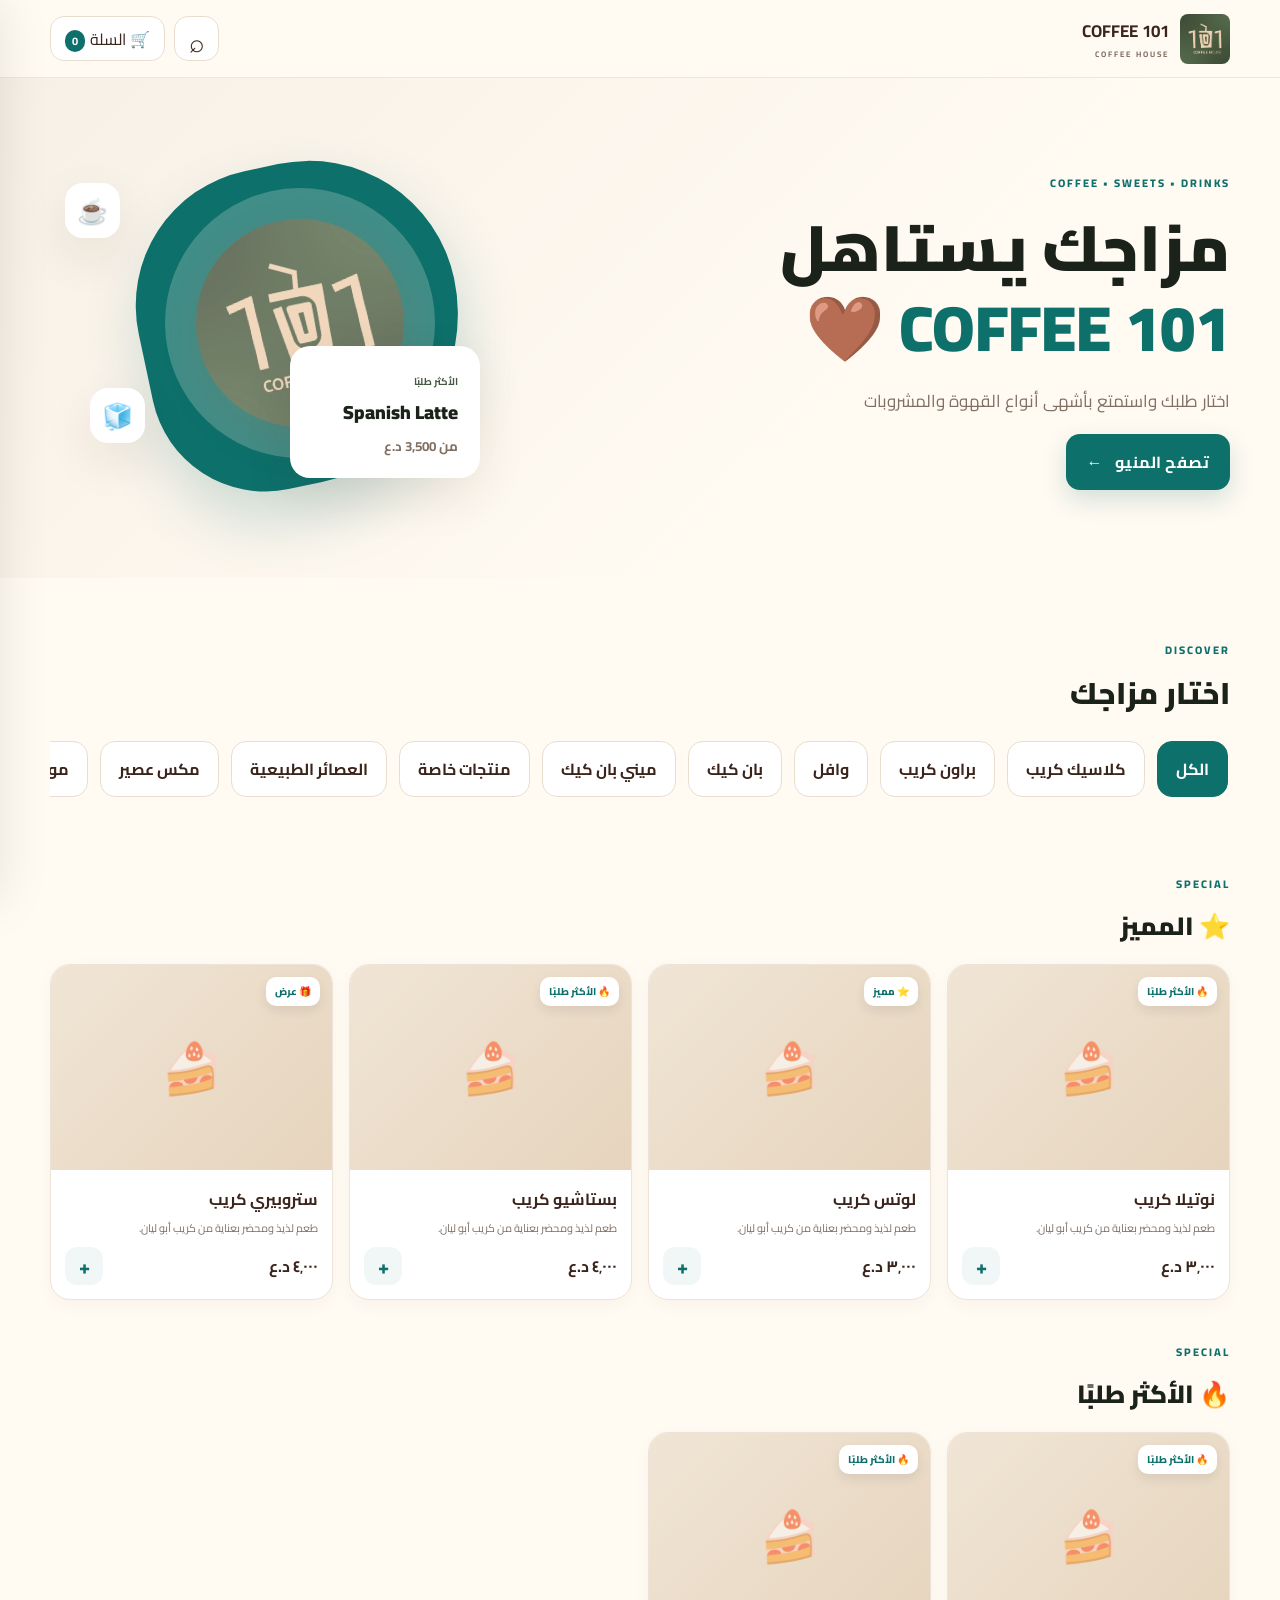
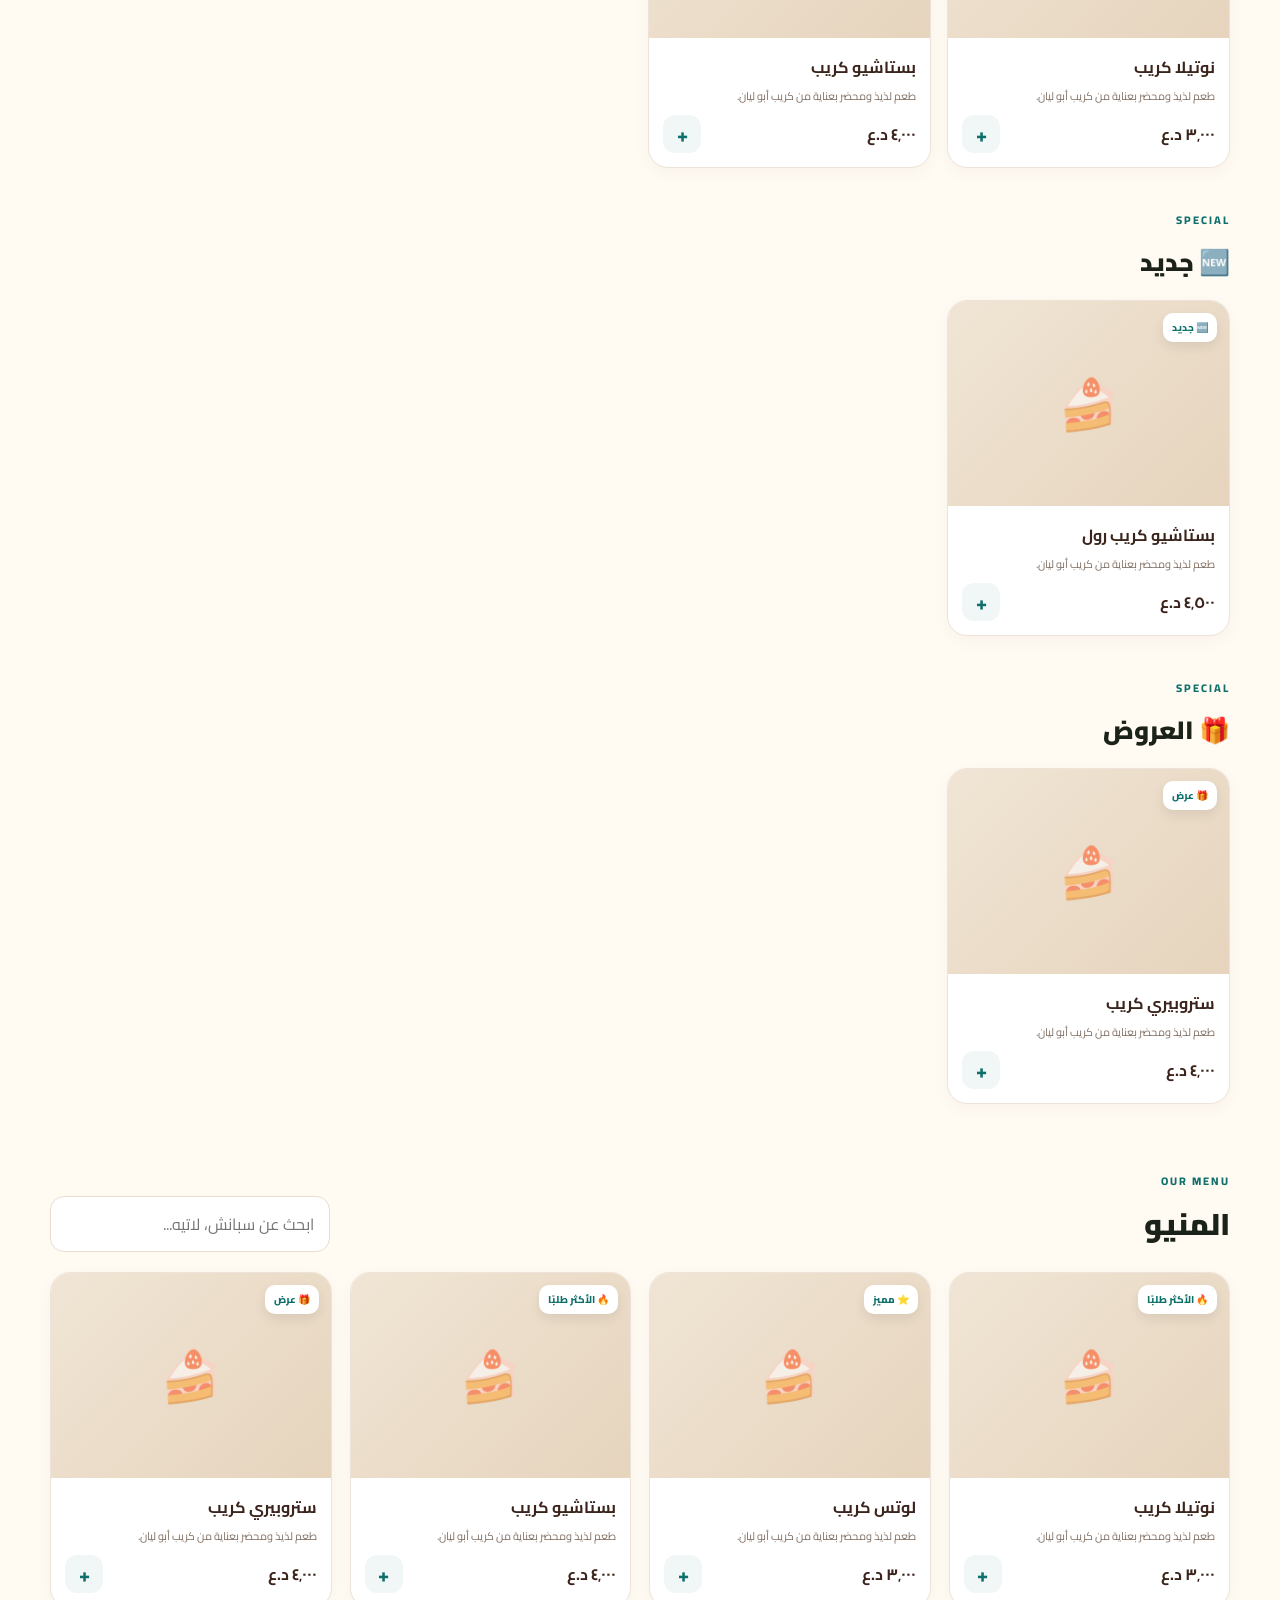
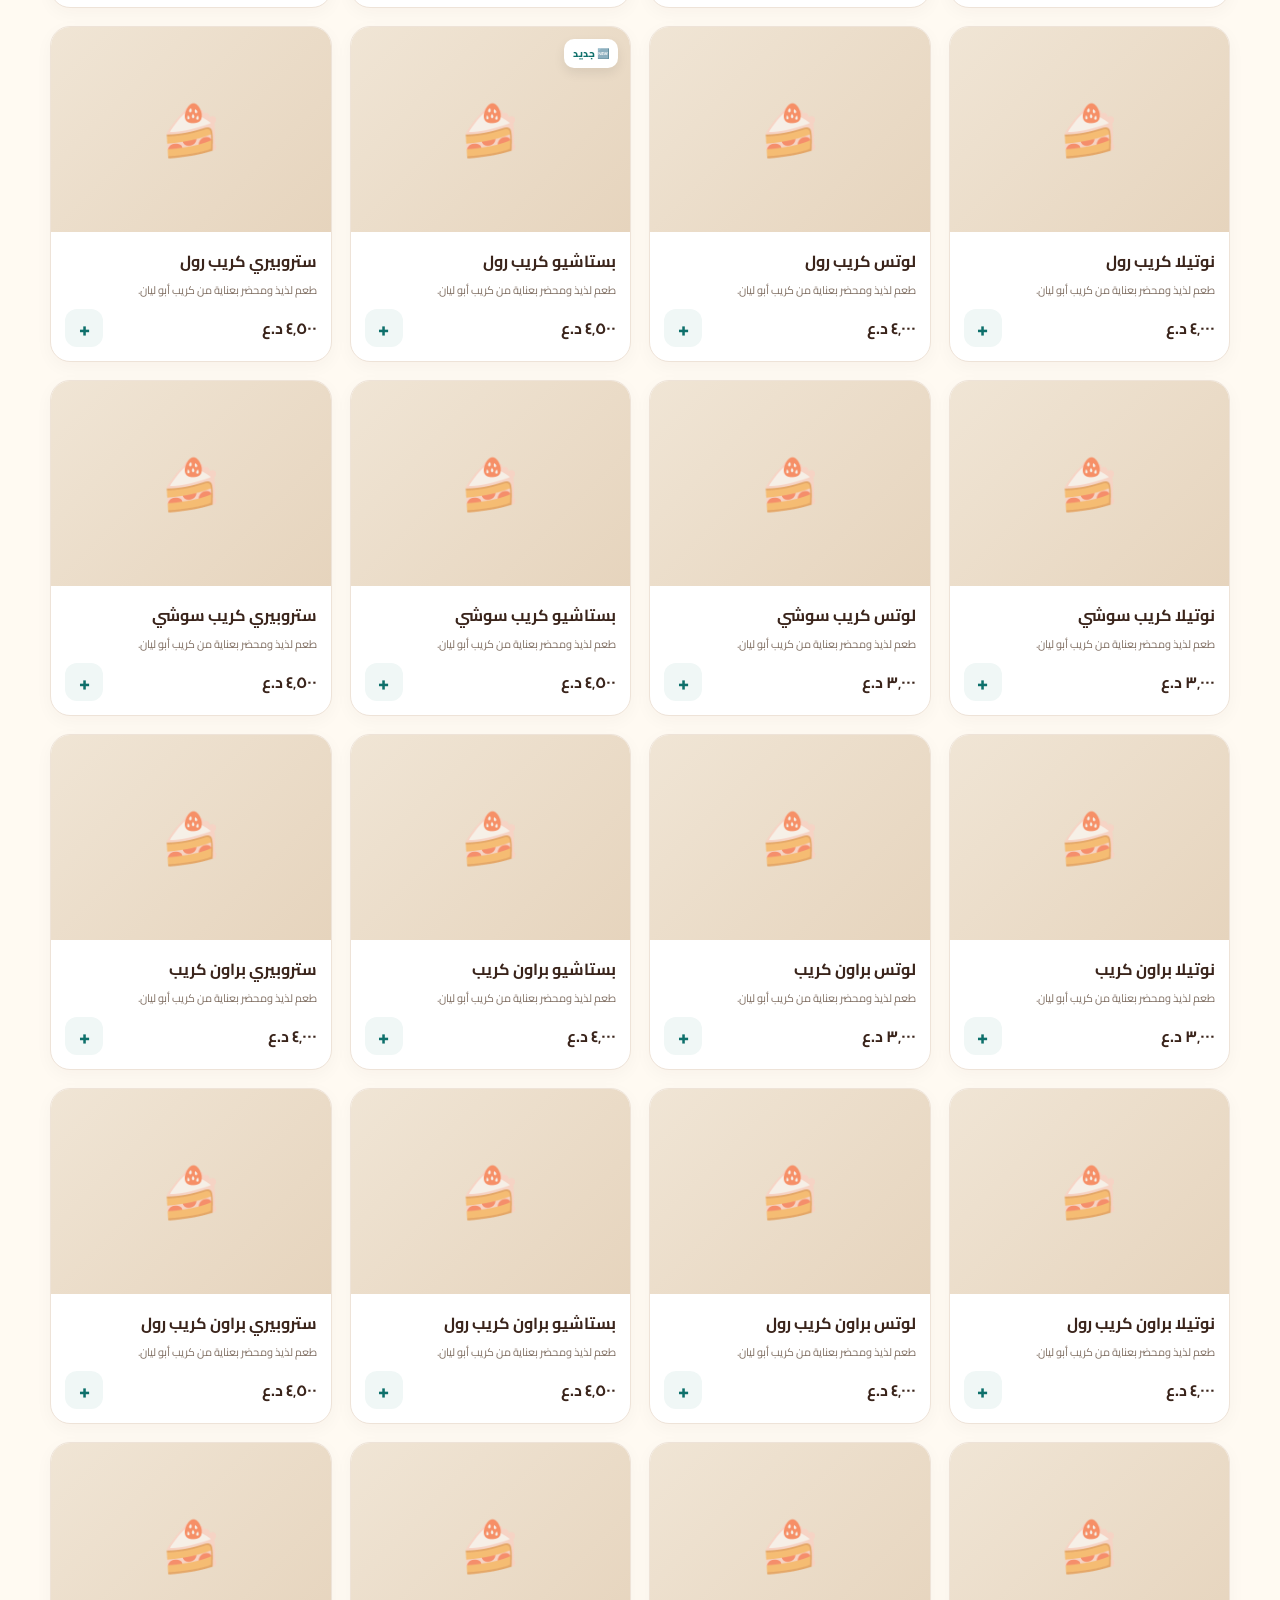
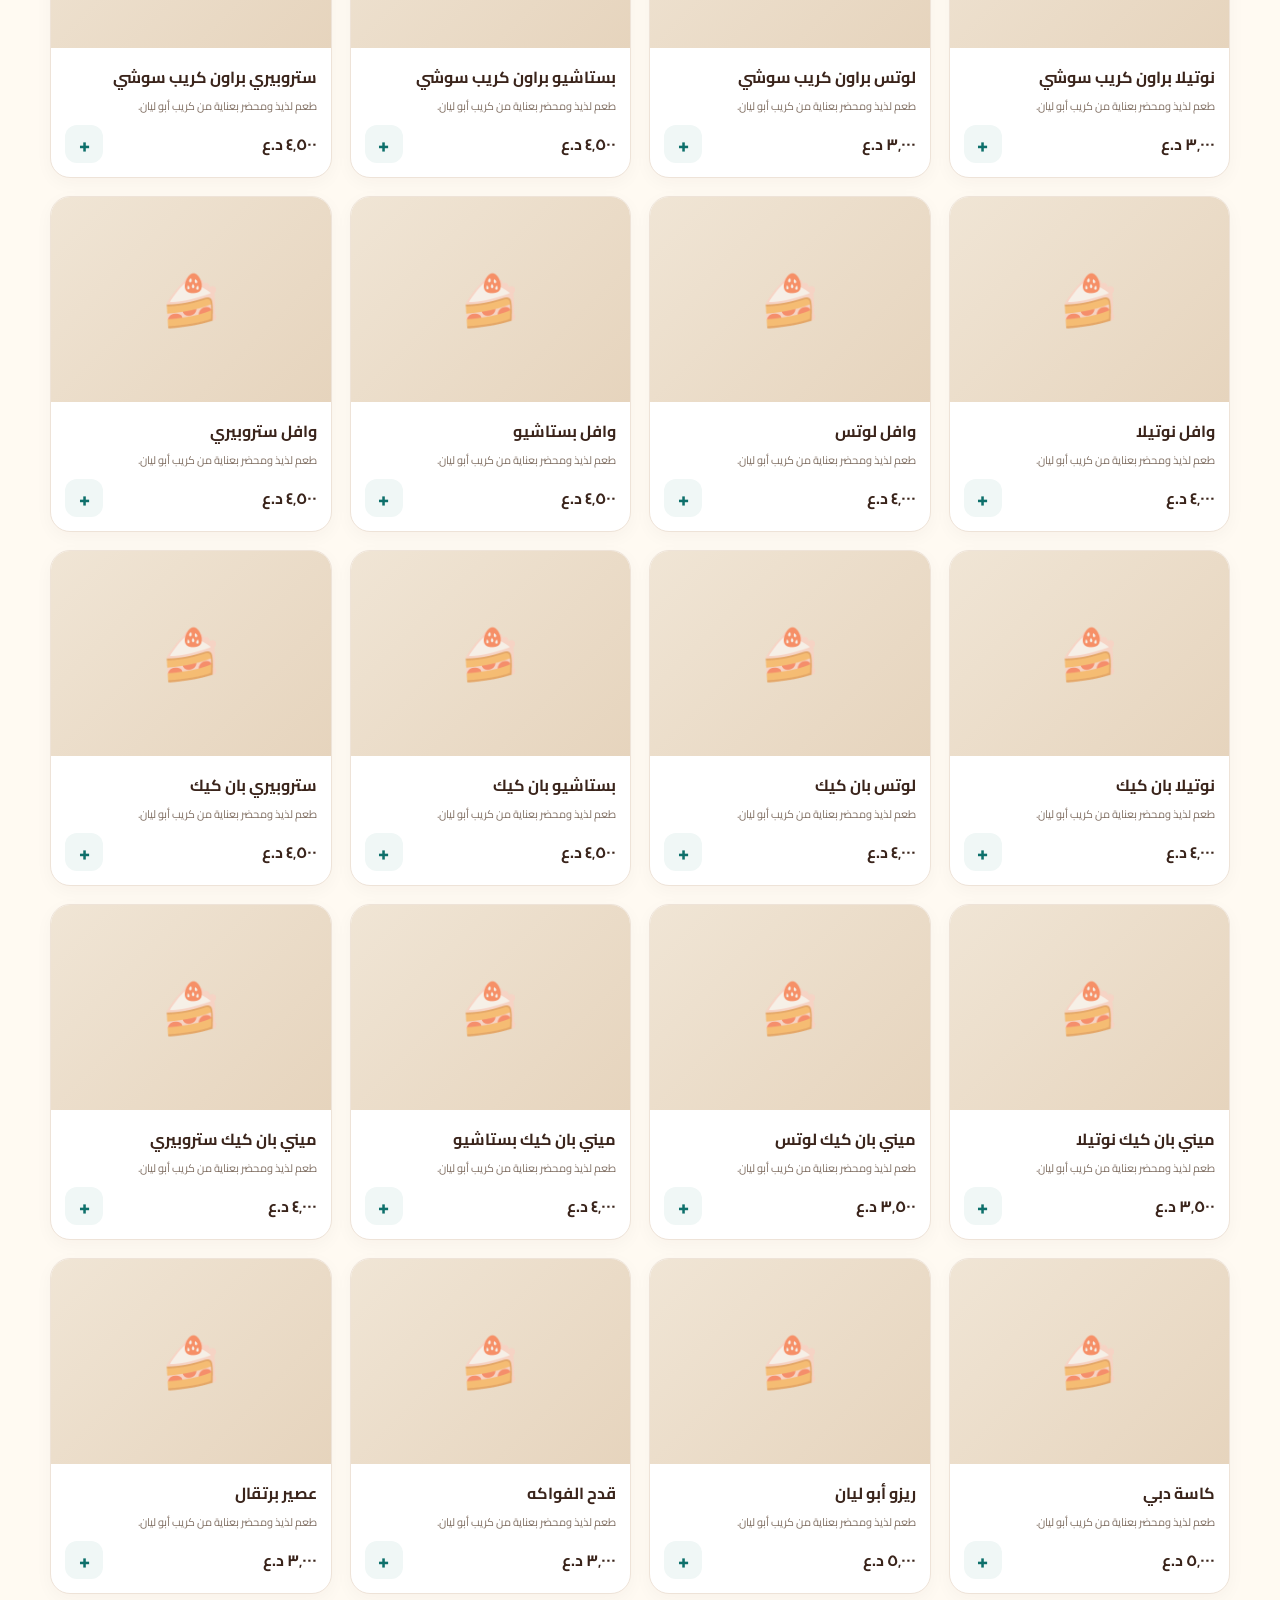
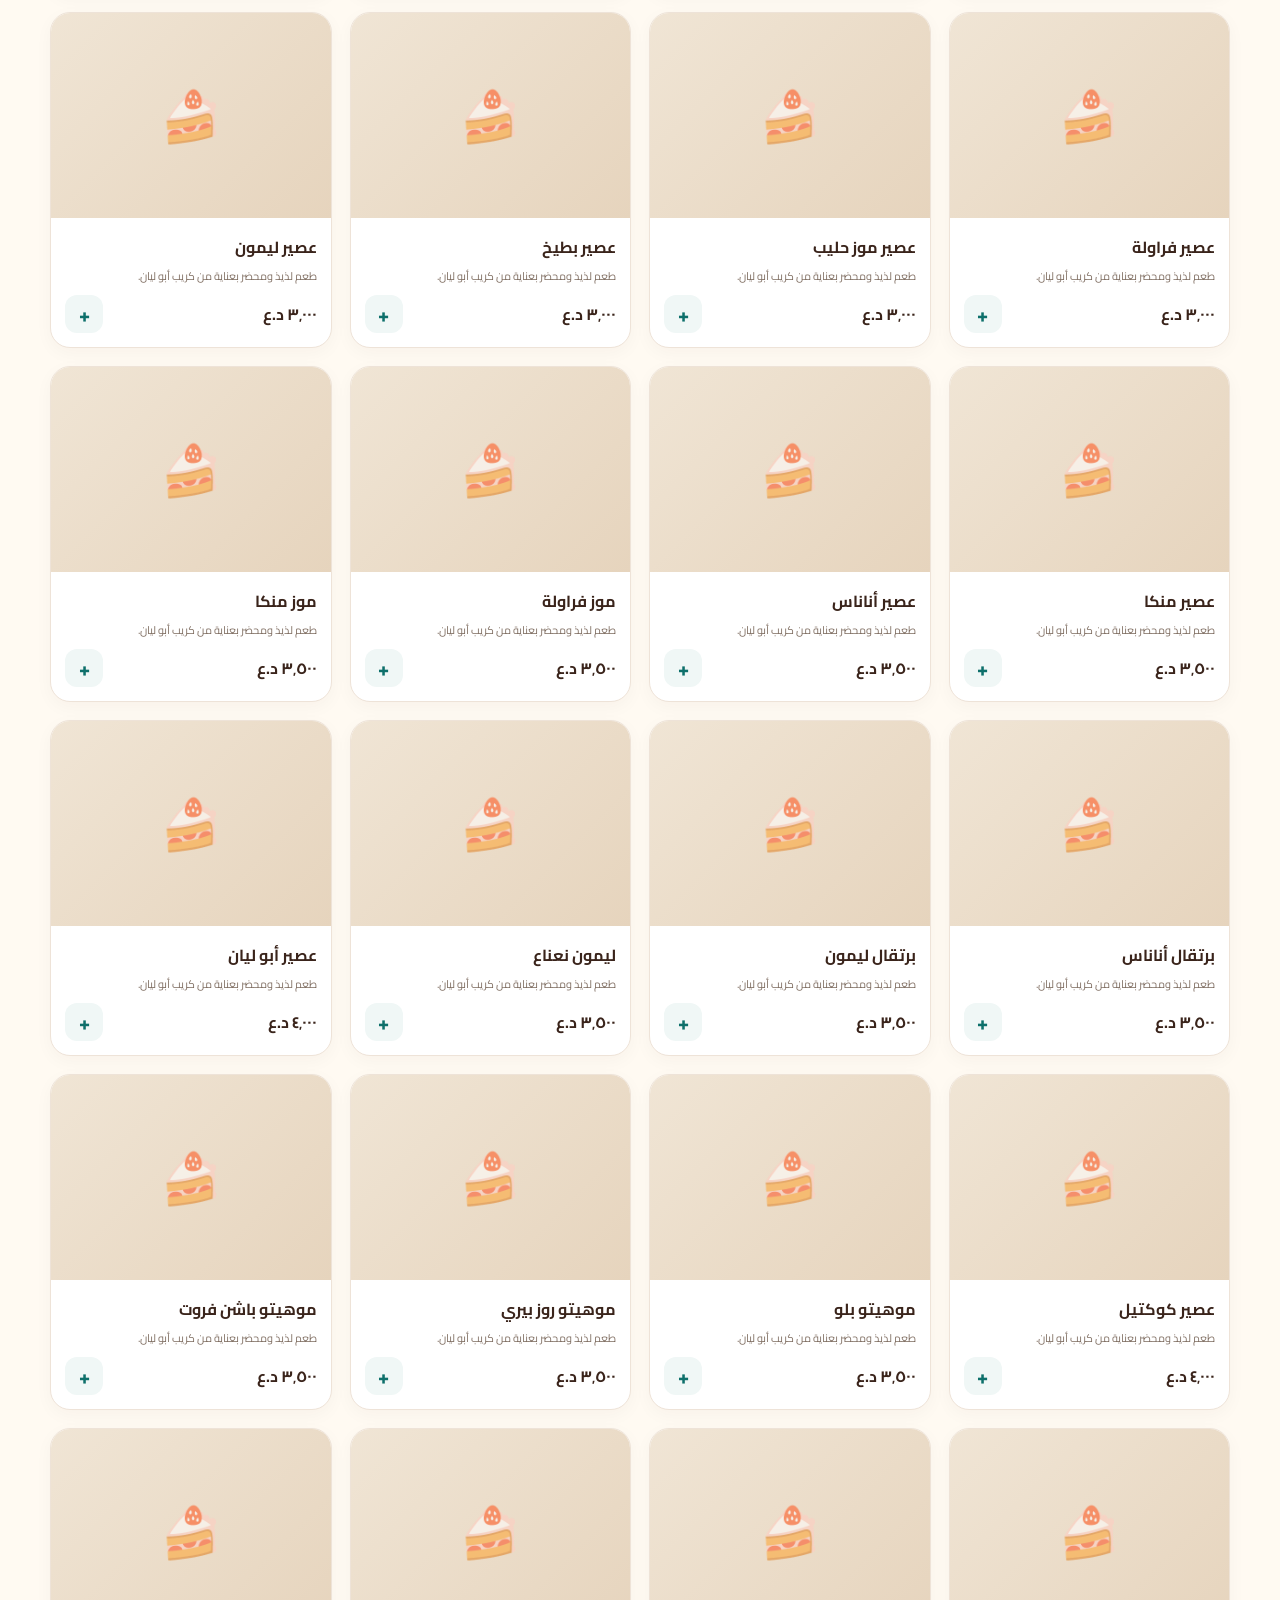
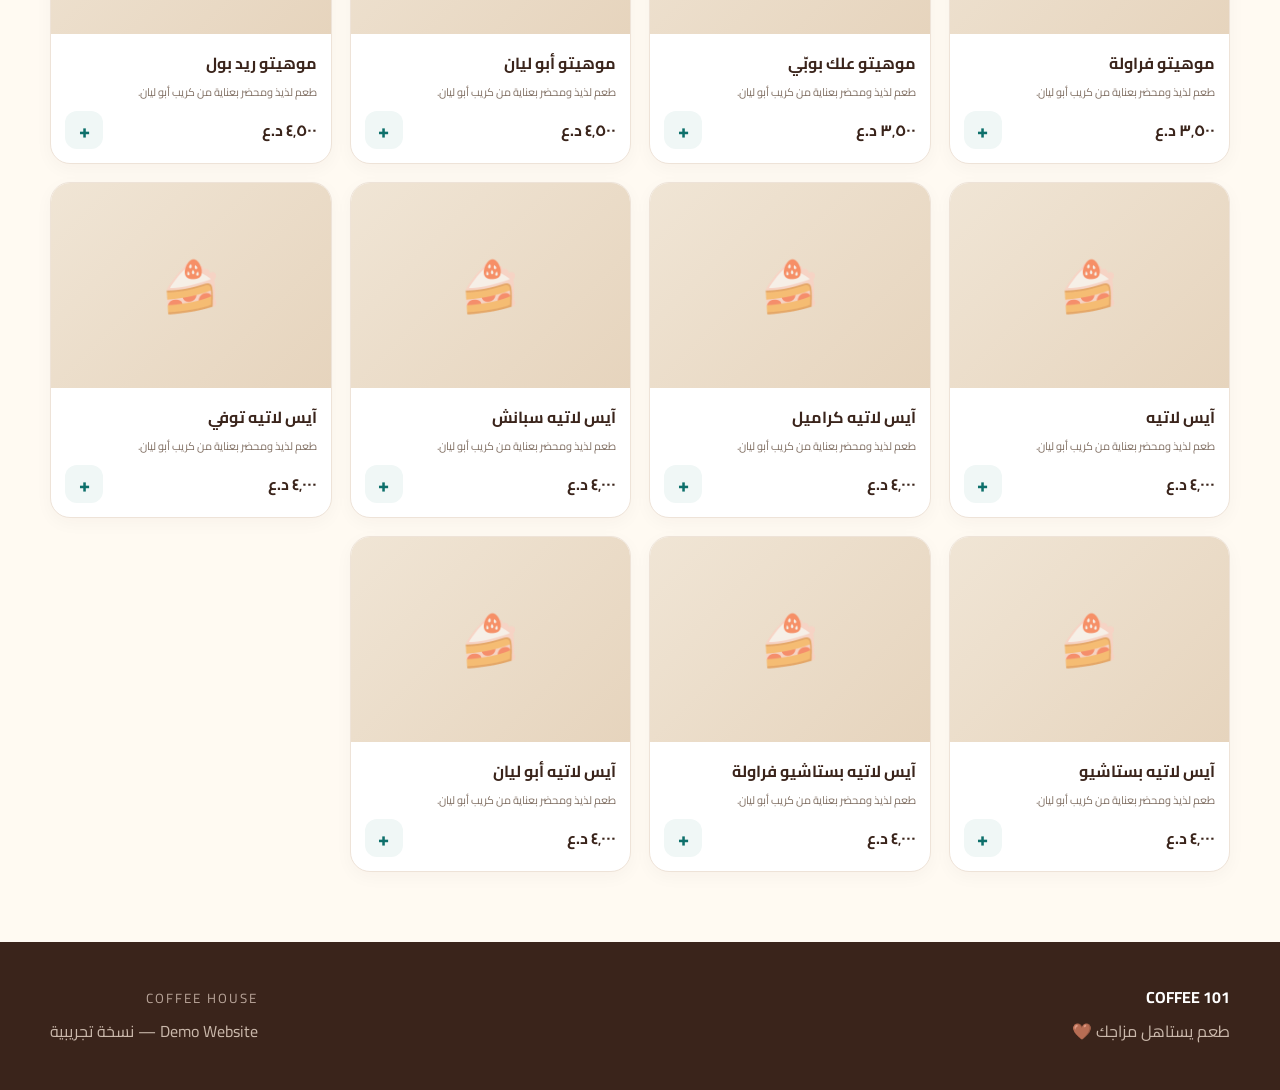
==== commit c7c4c2ed: "Revise styles and content for 101 COFFEE page Updated the styling and content for the 101 COFFEE web" ====
--- a/index.html
+++ b/index.html
@@ -6,55 +6,60 @@
   <meta name="theme-color" content="#445842">
   <title>101 COFFEE</title>
   <link rel="stylesheet" href="style.css">
-  
-  <!-- ألوان هوية 101 COFFEE لواجهة الزبون -->
   <style>
-    :root {
-      --coffee-green: #445842; /* الأخضر الزيتي الأساسي */
-      --coffee-beige: #E1C59F; /* البيج الذهبي */
-      --coffee-bg: #F7F5F0;    /* خلفية بيج فاتحة مريحة للعين */
-      --coffee-dark: #2A3628;  /* أخضر داكن للنصوص */
+    /* إضافة الشعار داخل الشكل البيضوي وتنسيقه */
+    .hero-blob {
+      display: flex !important;
+      align-items: center;
+      justify-content: center;
+      position: relative;
+      overflow: hidden;
+    }
+    .blob-logo {
+      width: 65%;
+      height: auto;
+      border-radius: 50%;
+      box-shadow: 0 15px 35px rgba(68, 88, 66, 0.3);
+      object-fit: cover;
+      aspect-ratio: 1/1;
+      transition: transform 0.3s ease;
+    }
+    .blob-logo:hover {
+      transform: scale(1.05);
     }
 
-    /* تعديل الخلفية العامة للموقع */
-    body { background-color: var(--coffee-bg) !important; color: var(--coffee-dark); }
+    /* تطويخ عنوان "المنيو" والعناوين الرئيسية */
+    h1, h2, .catalog-head h2, .section-heading h2 {
+      font-weight: 900 !important;
+      color: #1a2219 !important;
+    }
 
-    /* تعديل الشريط العلوي (الهيدر) */
-    .site-header { background-color: var(--coffee-green) !important; border-bottom: 2px solid var(--coffee-beige); }
-    .site-header .brand span strong { color: var(--coffee-beige) !important; }
-    .site-header .brand span small { color: #ffffff !important; opacity: 0.8; }
-    .header-actions button { color: var(--coffee-beige) !important; }
-    #cartCount { background-color: var(--coffee-beige) !important; color: var(--coffee-green) !important; }
+    /* تطويخ نصوص البطاقة العائمة */
+    .hero-card strong {
+      font-weight: 900 !important;
+      color: #1a2219 !important;
+    }
+    .hero-card span {
+      font-weight: bold !important;
+      color: #445842 !important;
+    }
+    .hero-card small {
+      font-weight: bold !important;
+    }
 
-    /* تعديل القسم الترحيبي (Hero) */
-    .hero { background-color: var(--coffee-green) !important; color: var(--coffee-beige) !important; }
-    .hero h1, .hero p, .hero .eyebrow { color: var(--coffee-beige) !important; }
-    .hero-blob { background-color: rgba(225, 197, 159, 0.1) !important; }
-
-    /* تعديل الأزرار الأساسية */
-    .primary-btn { background-color: var(--coffee-green) !important; color: var(--coffee-beige) !important; border: 1px solid var(--coffee-beige); }
-    .primary-btn:hover { background-color: #354533 !important; }
-    .whatsapp-btn { background-color: var(--coffee-green) !important; color: var(--coffee-beige) !important; }
-
-    /* تعديل العناوين والنصوص البارزة */
-    .section-heading h2, .catalog-head h2 { color: var(--coffee-green) !important; }
-    .eyebrow { color: var(--coffee-green) !important; }
-
-    /* تعديل الفوتر (أسفل الموقع) */
-    .site-footer { background-color: var(--coffee-green) !important; color: var(--coffee-beige) !important; border-top: 2px solid var(--coffee-beige); }
-    .site-footer strong, .site-footer small, .site-footer p { color: var(--coffee-beige) !important; }
-    
-    /* تعديل السلة والنوافذ المنبثقة */
-    .drawer-head, .modal-title { color: var(--coffee-green) !important; }
+    /* تطويخ زر تصفح المنيو والأزرار */
+    .primary-btn {
+      font-weight: bold !important;
+      letter-spacing: 0.5px;
+    }
   </style>
-
 </head>
 <body>
-<header class="site-header">
+  <header class="site-header">
     <a class="brand" href="#home">
       <!-- الشعار -->
-      <img src="logo.jpg" alt="101 COFFEE" style="height: 50px; width: auto; border-radius: 8px;">
-      <span><strong>101 COFFEE</strong><small>101 COFFEE</small></span>
+      <img src="logo.jpg" alt="شعار 101 كوفي" style="height: 50px; width: auto; border-radius: 8px;">
+      <span><strong>101 COFFEE</strong><small>COFFEE HOUSE</small></span>
     </a>
     <div class="header-actions">
       <button class="icon-btn" id="searchBtn" aria-label="البحث">⌕</button>
@@ -65,13 +70,15 @@
   <main id="home">
     <section class="hero">
       <div class="hero-copy">
-        <span class="eyebrow">COFFEE • DESSERTS • DRINKS</span>
-        <h1>مزاجك يستاهل<br><em>101 COFFEE</em> ☕</h1>
-        <p>اختار طلبك واستمتع بأشهى أنواع القهوة، الحلويات، والمشروبات الباردة</p>
+        <span class="eyebrow">COFFEE • SWEETS • DRINKS</span>
+        <h1>مزاجك يستاهل<br><em>101 COFFEE</em> 🤎</h1>
+        <p>اختار طلبك واستمتع بأشهى أنواع القهوة والمشروبات</p>
         <button class="primary-btn" id="menuBtn">تصفح المنيو <span>←</span></button>
       </div>
       <div class="hero-art">
-        <div class="hero-blob"></div>
+        <div class="hero-blob">
+          <img src="logo.jpg" alt="101 Coffee" class="blob-logo">
+        </div>
         <div class="hero-card"><span>الأكثر طلبًا</span><strong>Spanish Latte</strong><small>من 3,500 د.ع</small></div>
         <div class="floating-dot dot-one">☕</div>
         <div class="floating-dot dot-two">🧊</div>
@@ -89,15 +96,15 @@
     <section class="catalog container" id="catalog">
       <div class="catalog-head">
         <div><span class="eyebrow">OUR MENU</span><h2>المنيو</h2></div>
-        <div class="search-wrap" id="searchWrap"><input id="searchInput" type="search" placeholder="ابحث عن لاتيه، امريكانو..." autocomplete="off"></div>
+        <div class="search-wrap" id="searchWrap"><input id="searchInput" type="search" placeholder="ابحث عن سبانش، لاتيه..." autocomplete="off"></div>
       </div>
       <div id="productsGrid" class="products-grid"></div>
     </section>
   </main>
 
   <footer class="site-footer">
-    <div><strong>101 COFFEE</strong><p>طعم يستاهل مزاجك ☕</p></div>
-    <div><small>101 COFFEE</small><p>MOHAMMED MUSLIM  —  الاصدار 1.0 التجريبي</p></div>
+    <div><strong>101 COFFEE</strong><p>طعم يستاهل مزاجك 🤎</p></div>
+    <div><small>COFFEE HOUSE</small><p>Demo Website — نسخة تجريبية</p></div>
   </footer>
 
   <div class="modal-backdrop" id="productModal"><div class="modal product-modal"><button class="close-btn" data-close>×</button><div id="productDetail"></div></div></div>
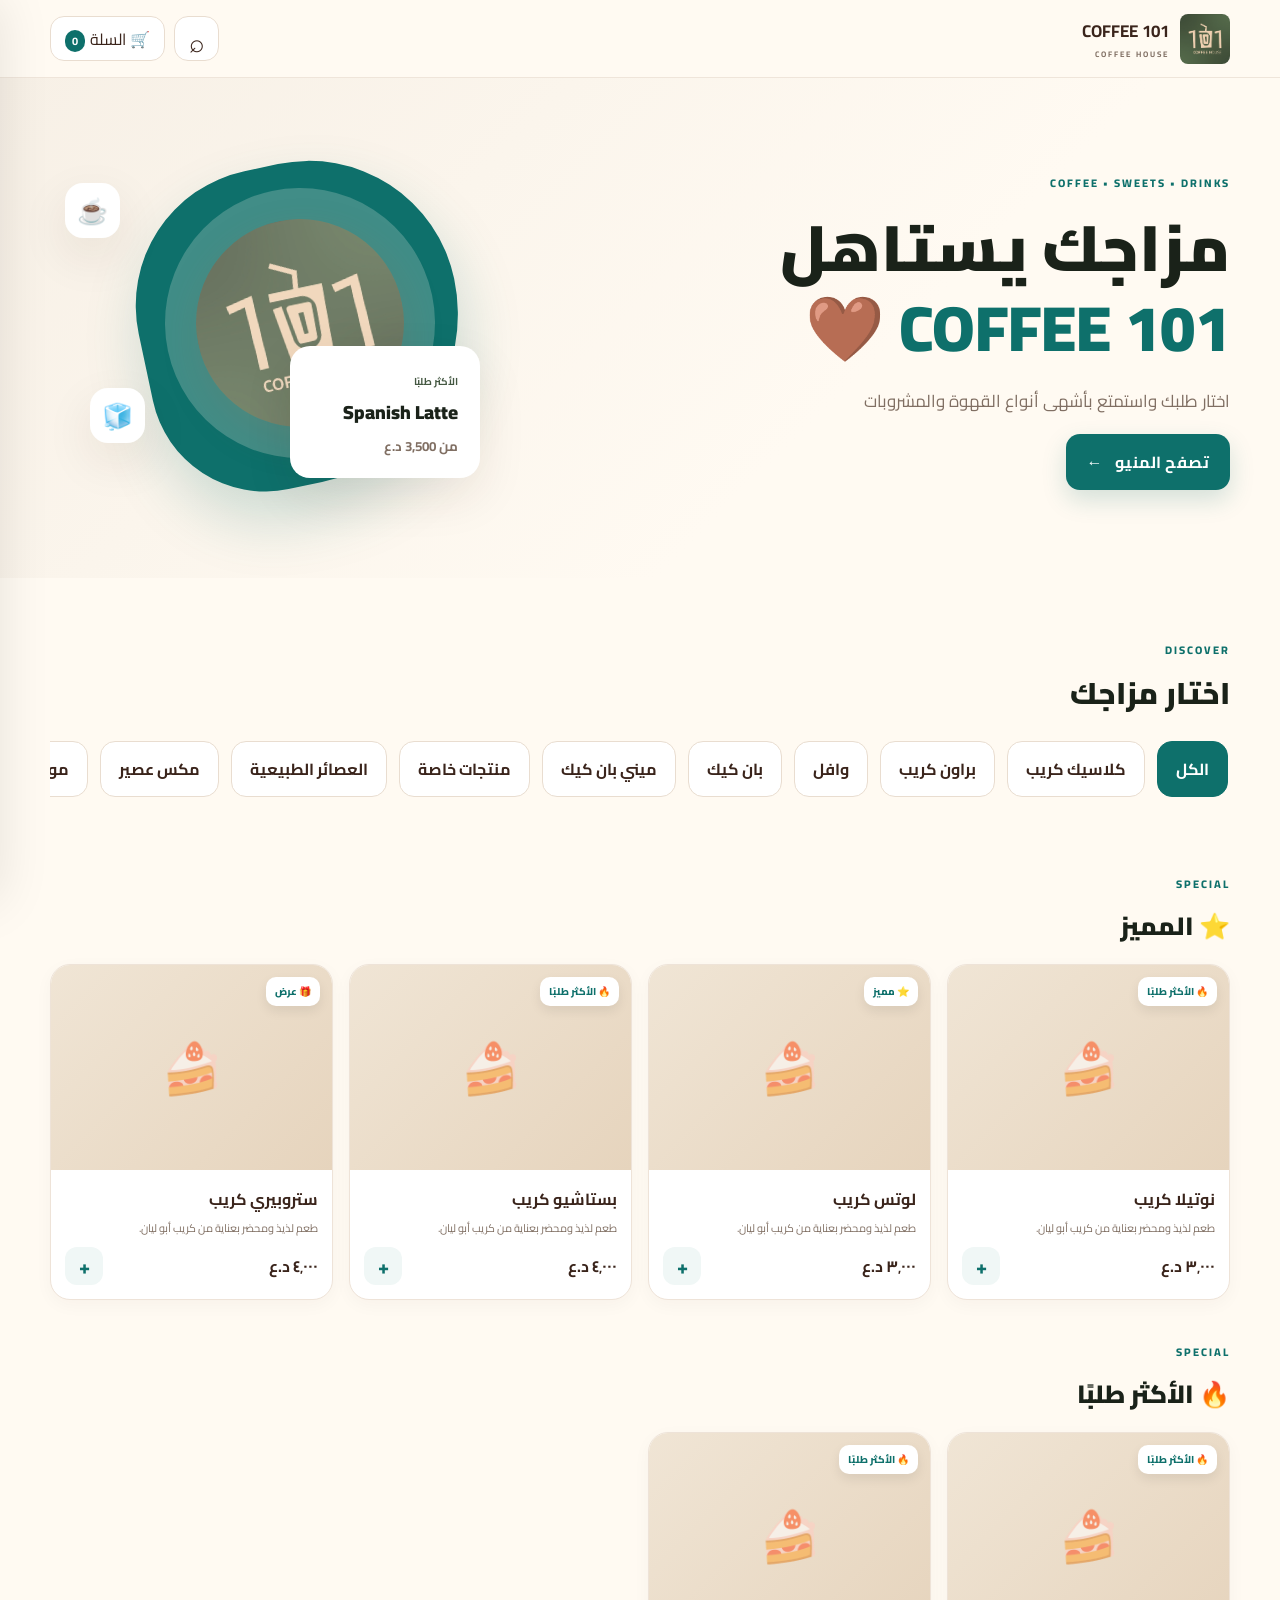
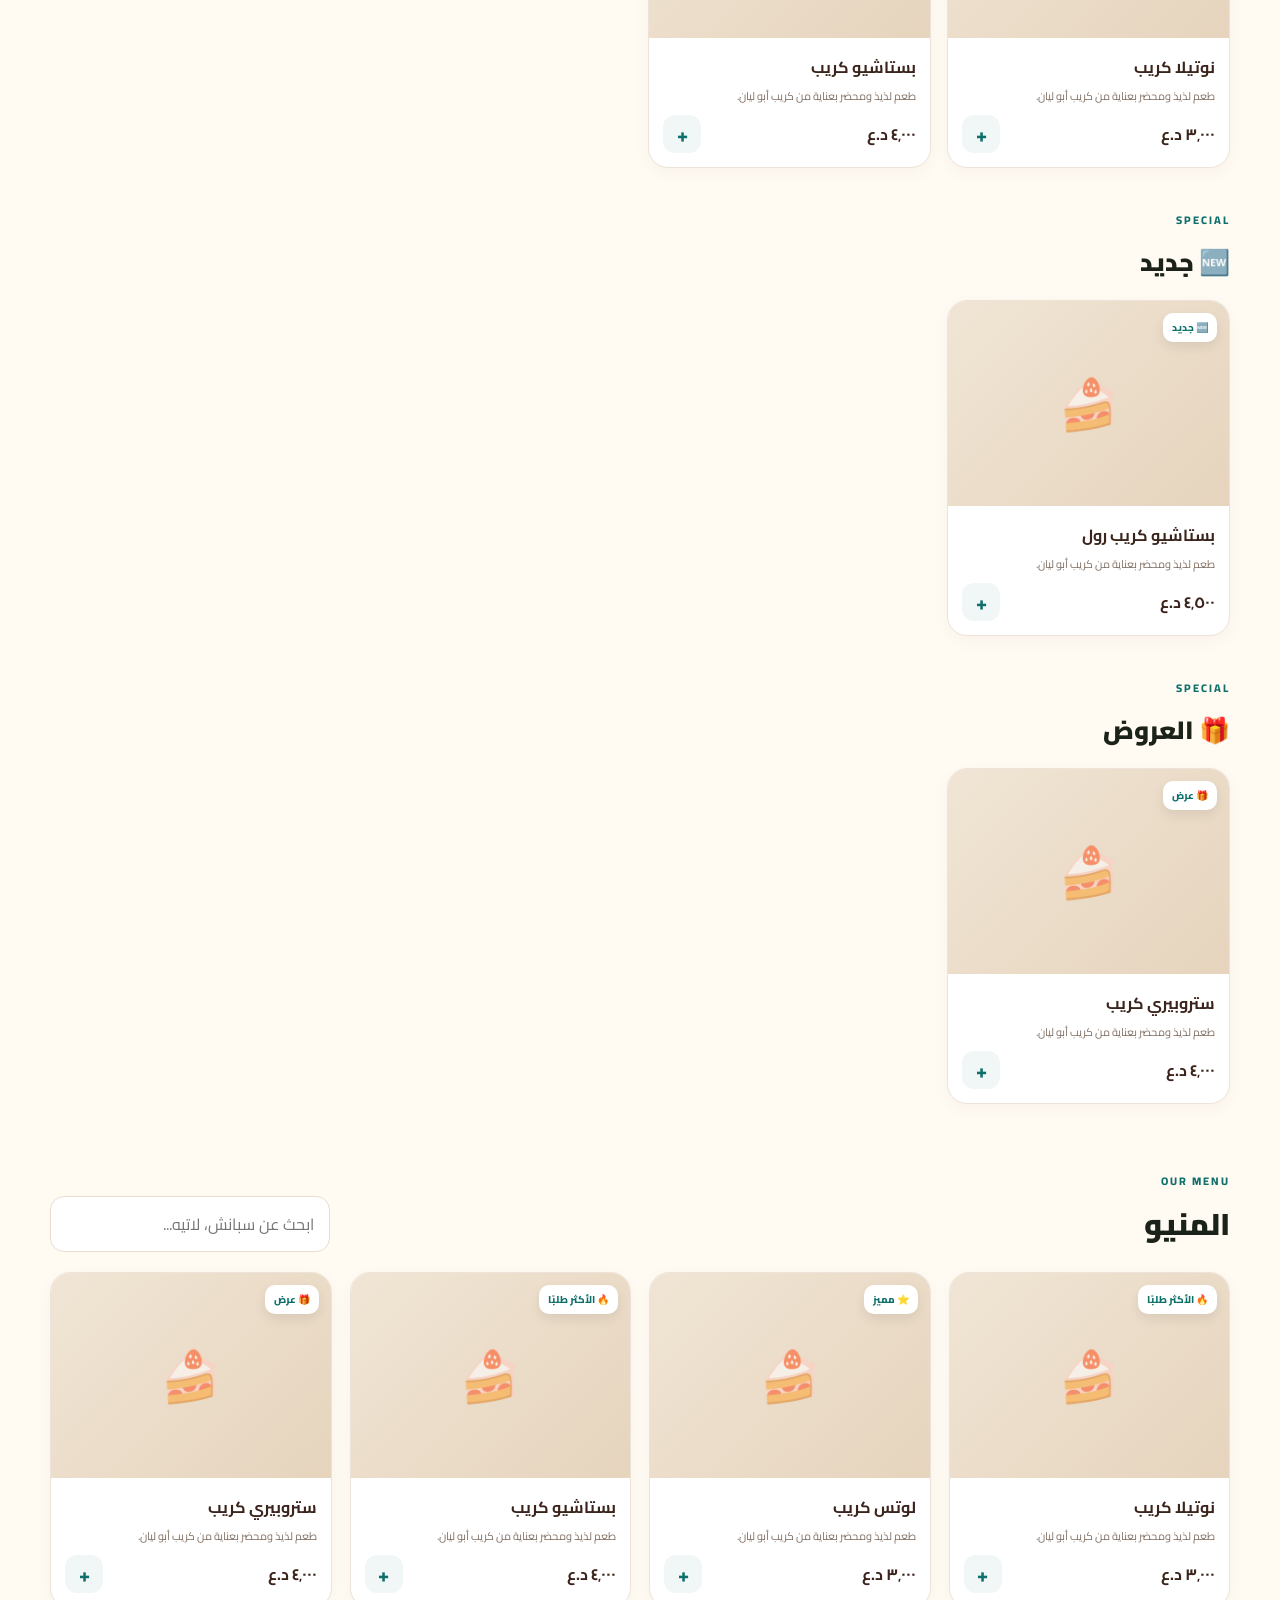
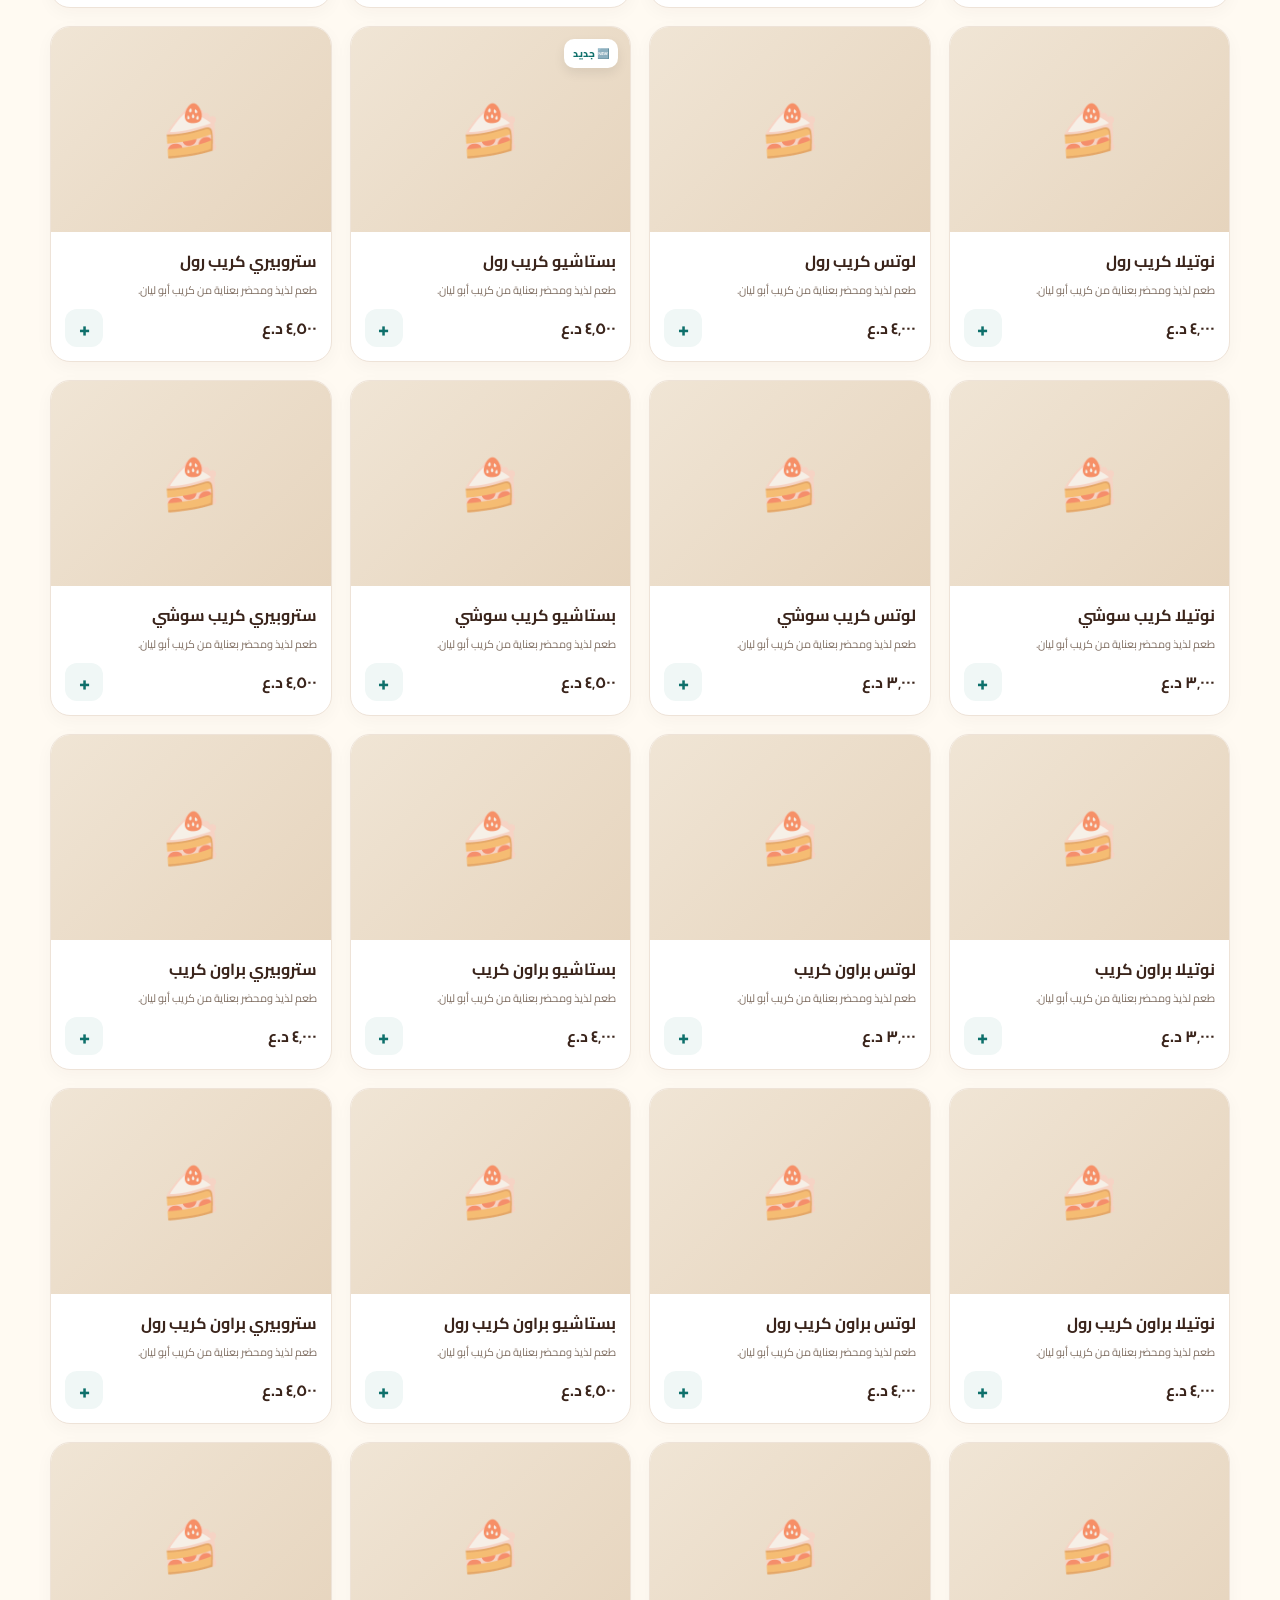
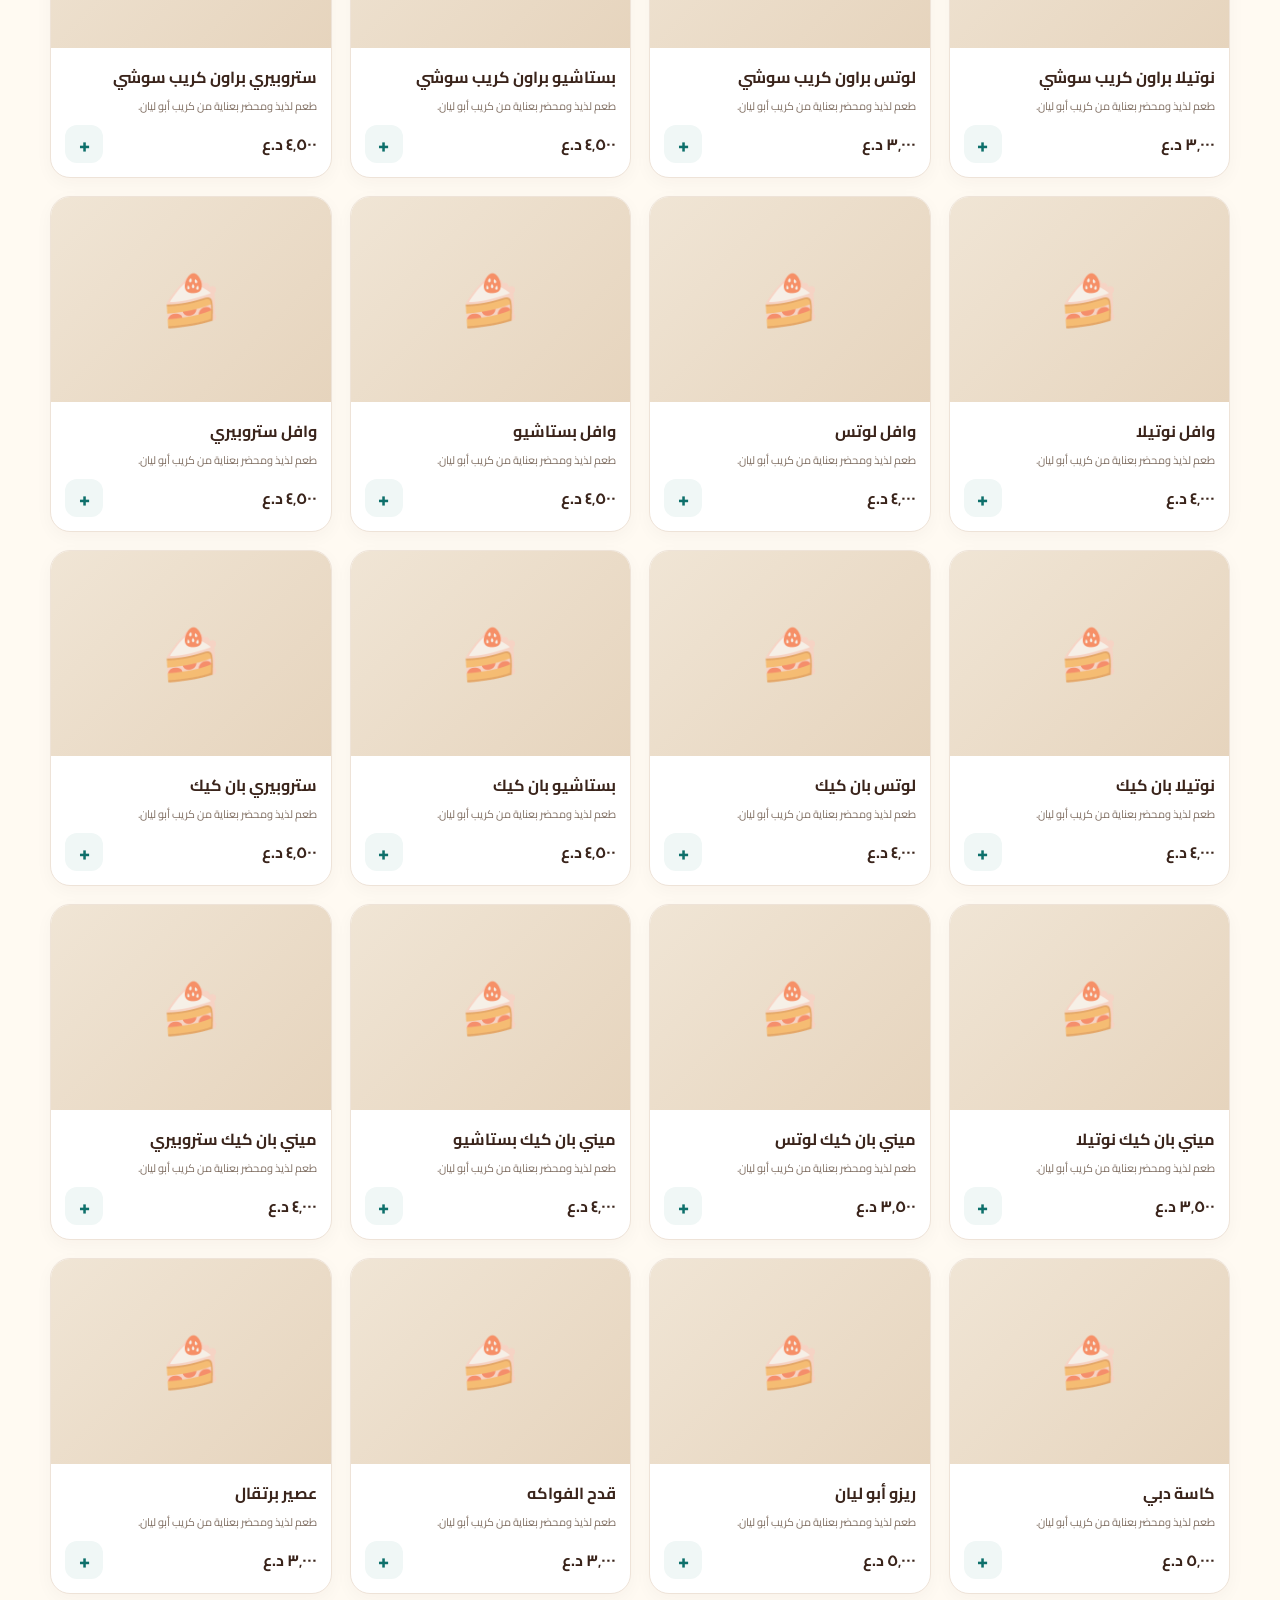
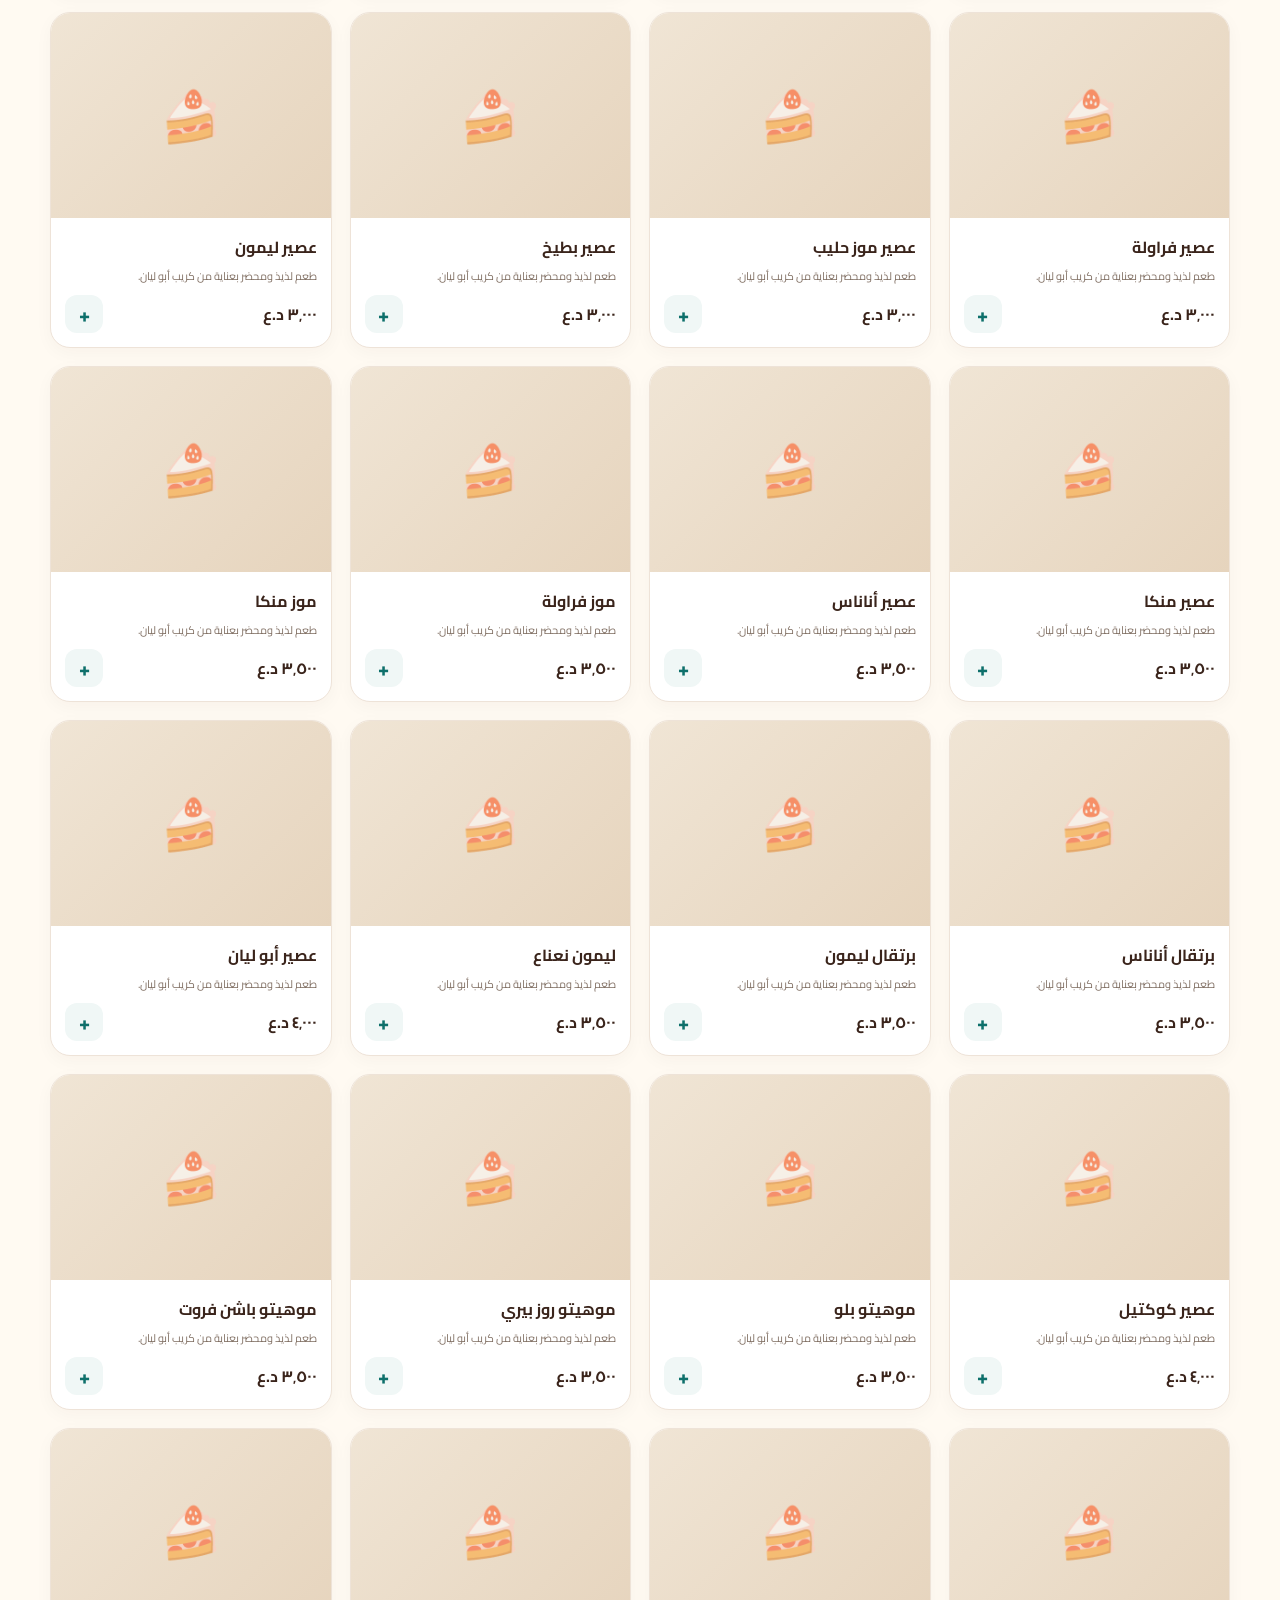
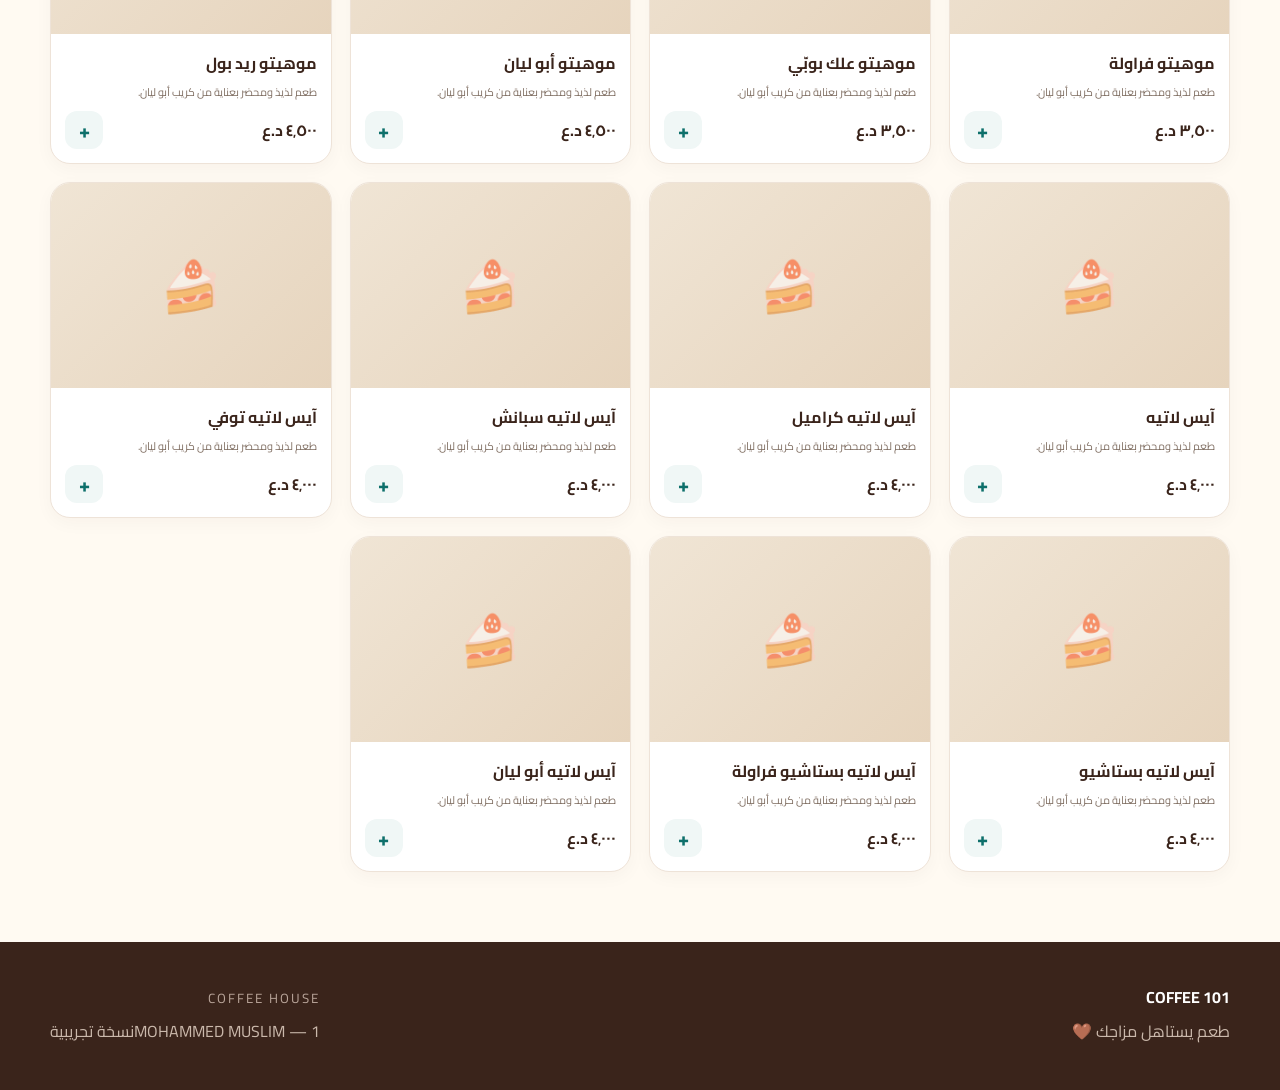
==== commit aca18e13: "Update footer text for demo website" ====
--- a/index.html
+++ b/index.html
@@ -104,7 +104,7 @@
 
   <footer class="site-footer">
     <div><strong>101 COFFEE</strong><p>طعم يستاهل مزاجك 🤎</p></div>
-    <div><small>COFFEE HOUSE</small><p>Demo Website — نسخة تجريبية</p></div>
+    <div><small>COFFEE HOUSE</small><p>MOHAMMED MUSLIM — 1نسخة تجريبية</p></div>
   </footer>
 
   <div class="modal-backdrop" id="productModal"><div class="modal product-modal"><button class="close-btn" data-close>×</button><div id="productDetail"></div></div></div>
